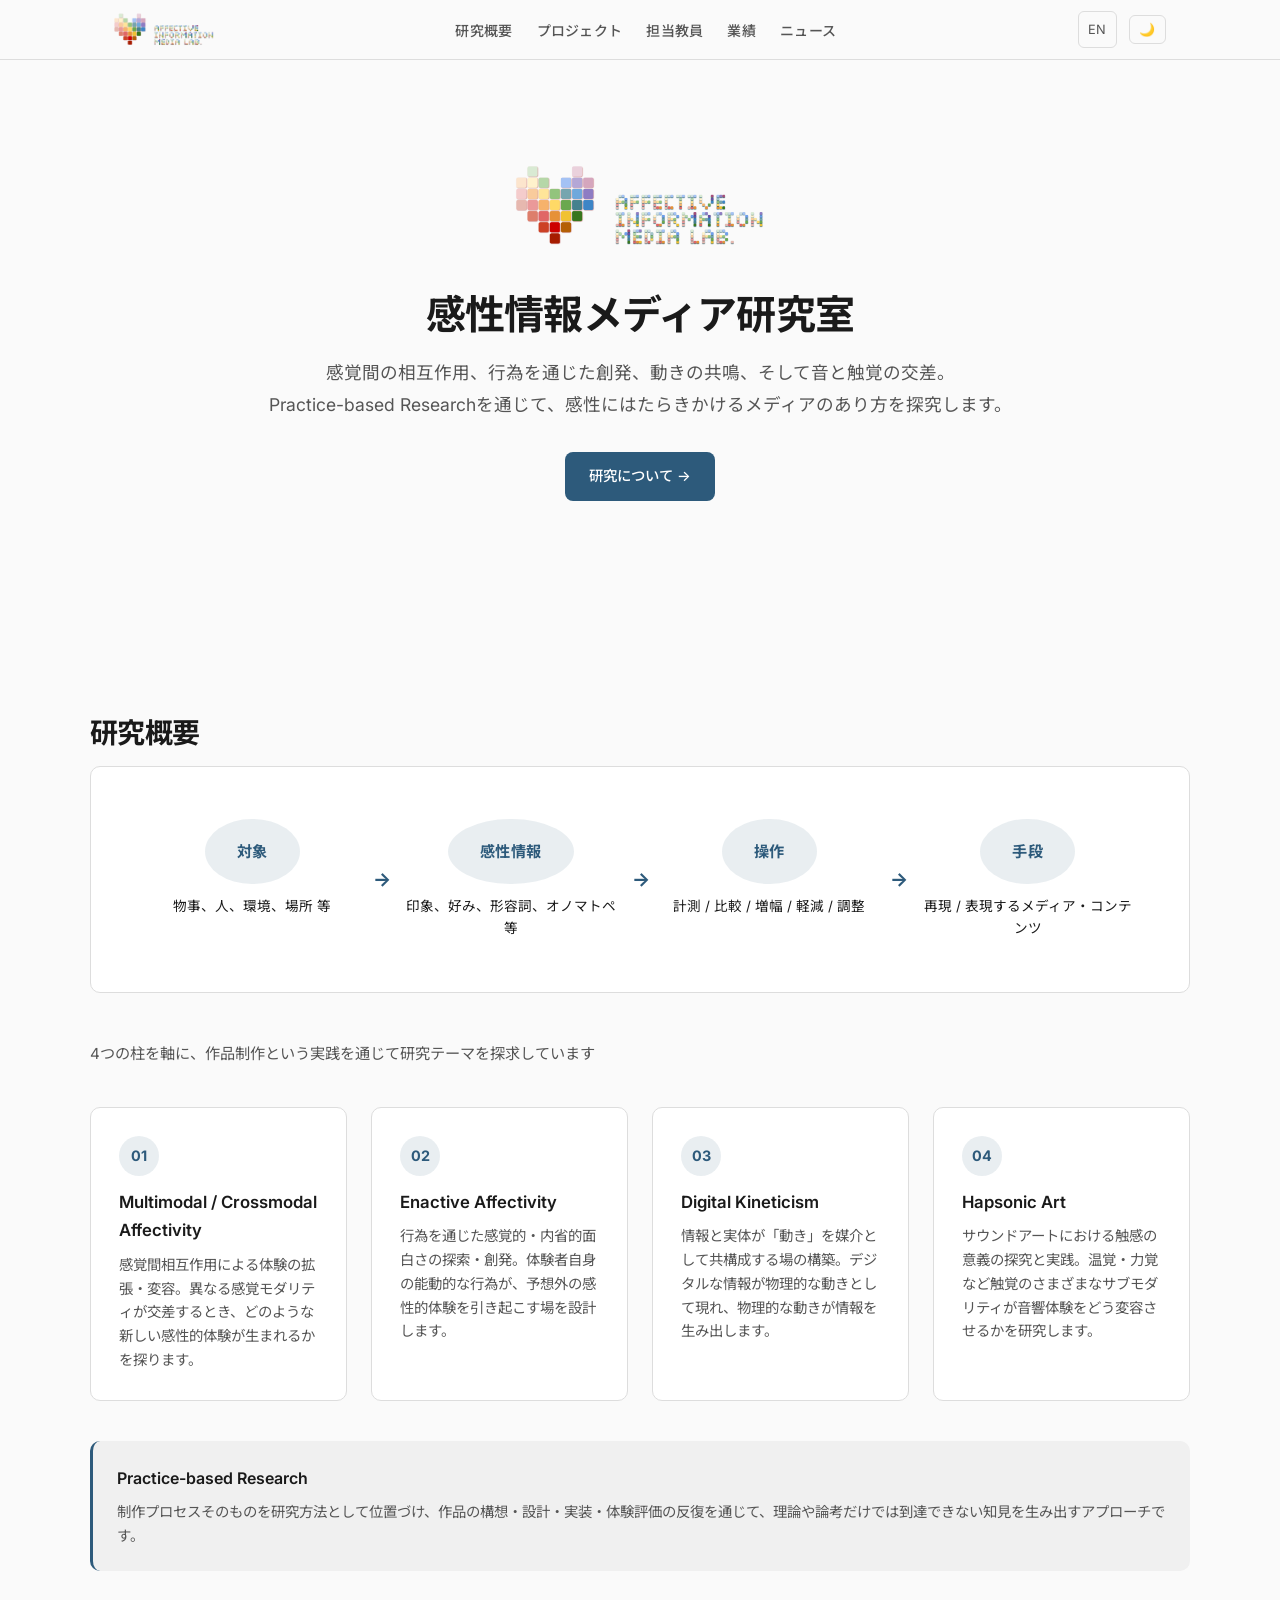
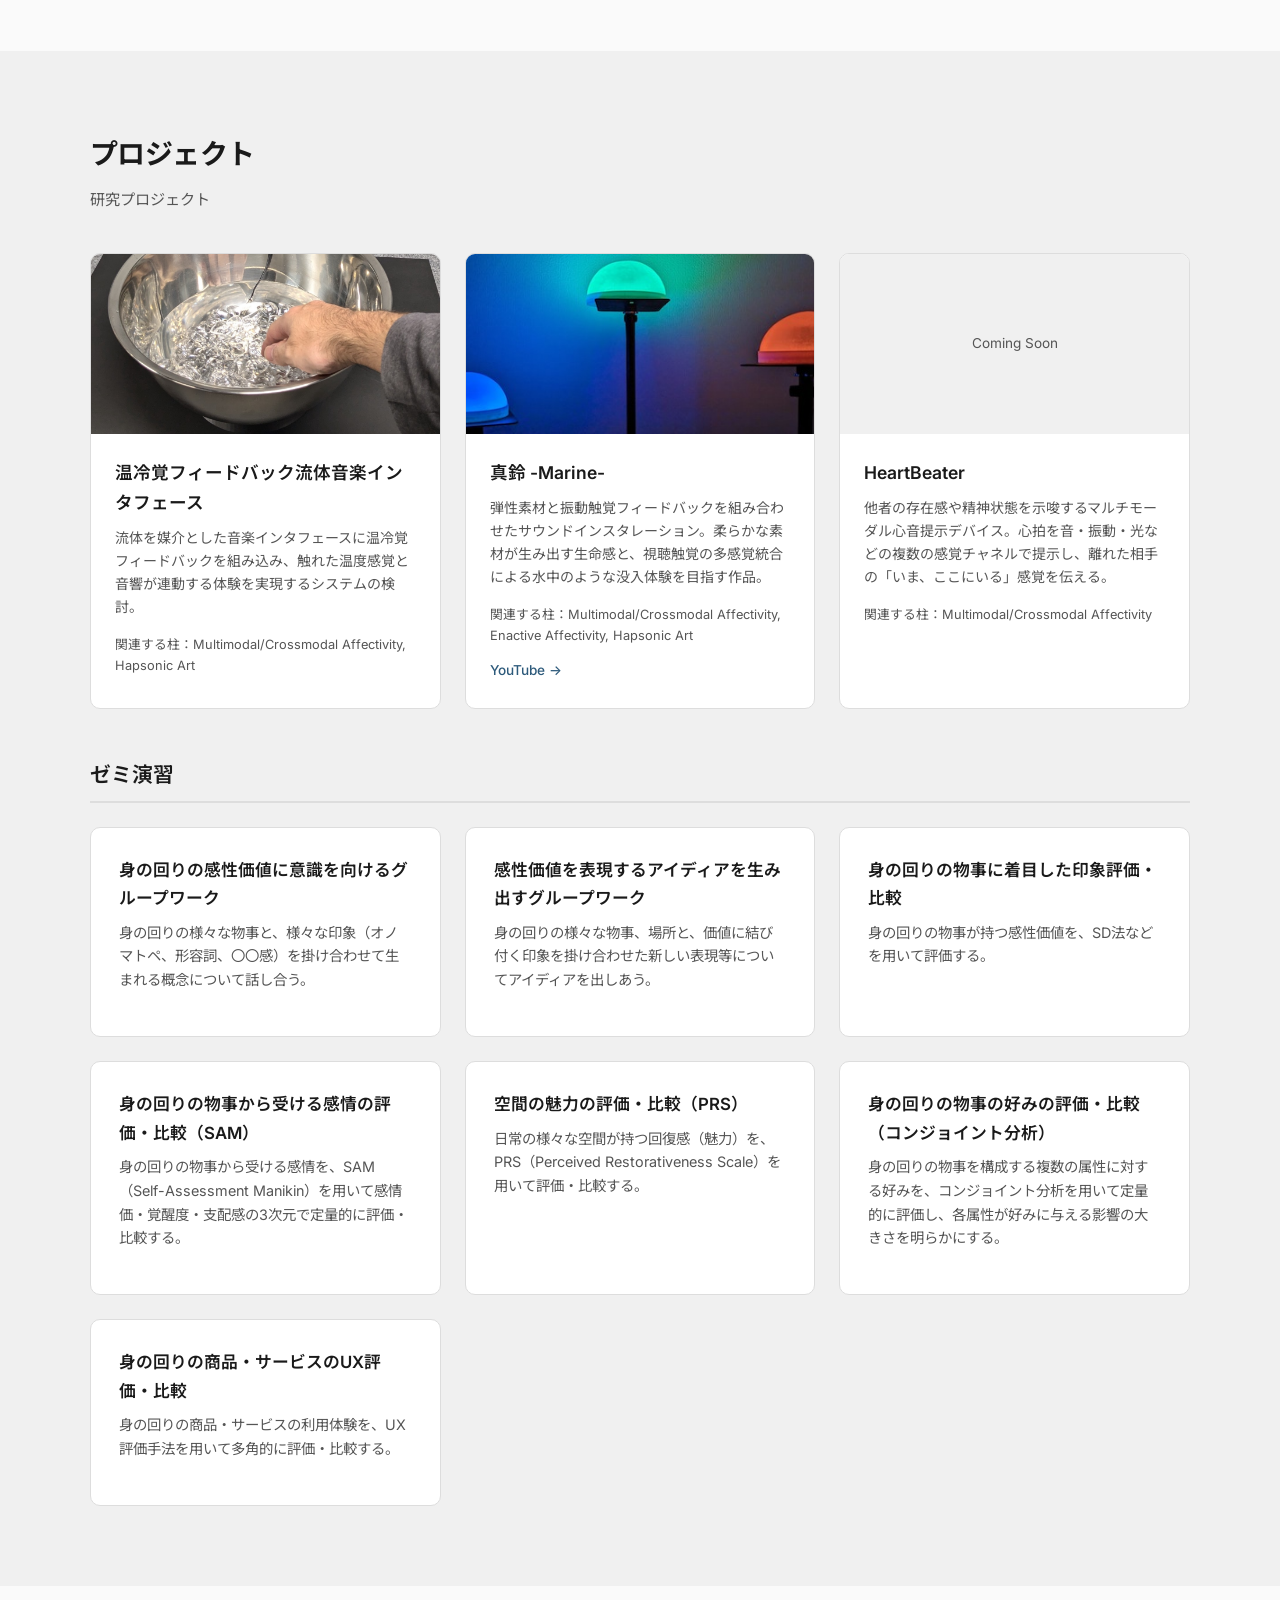
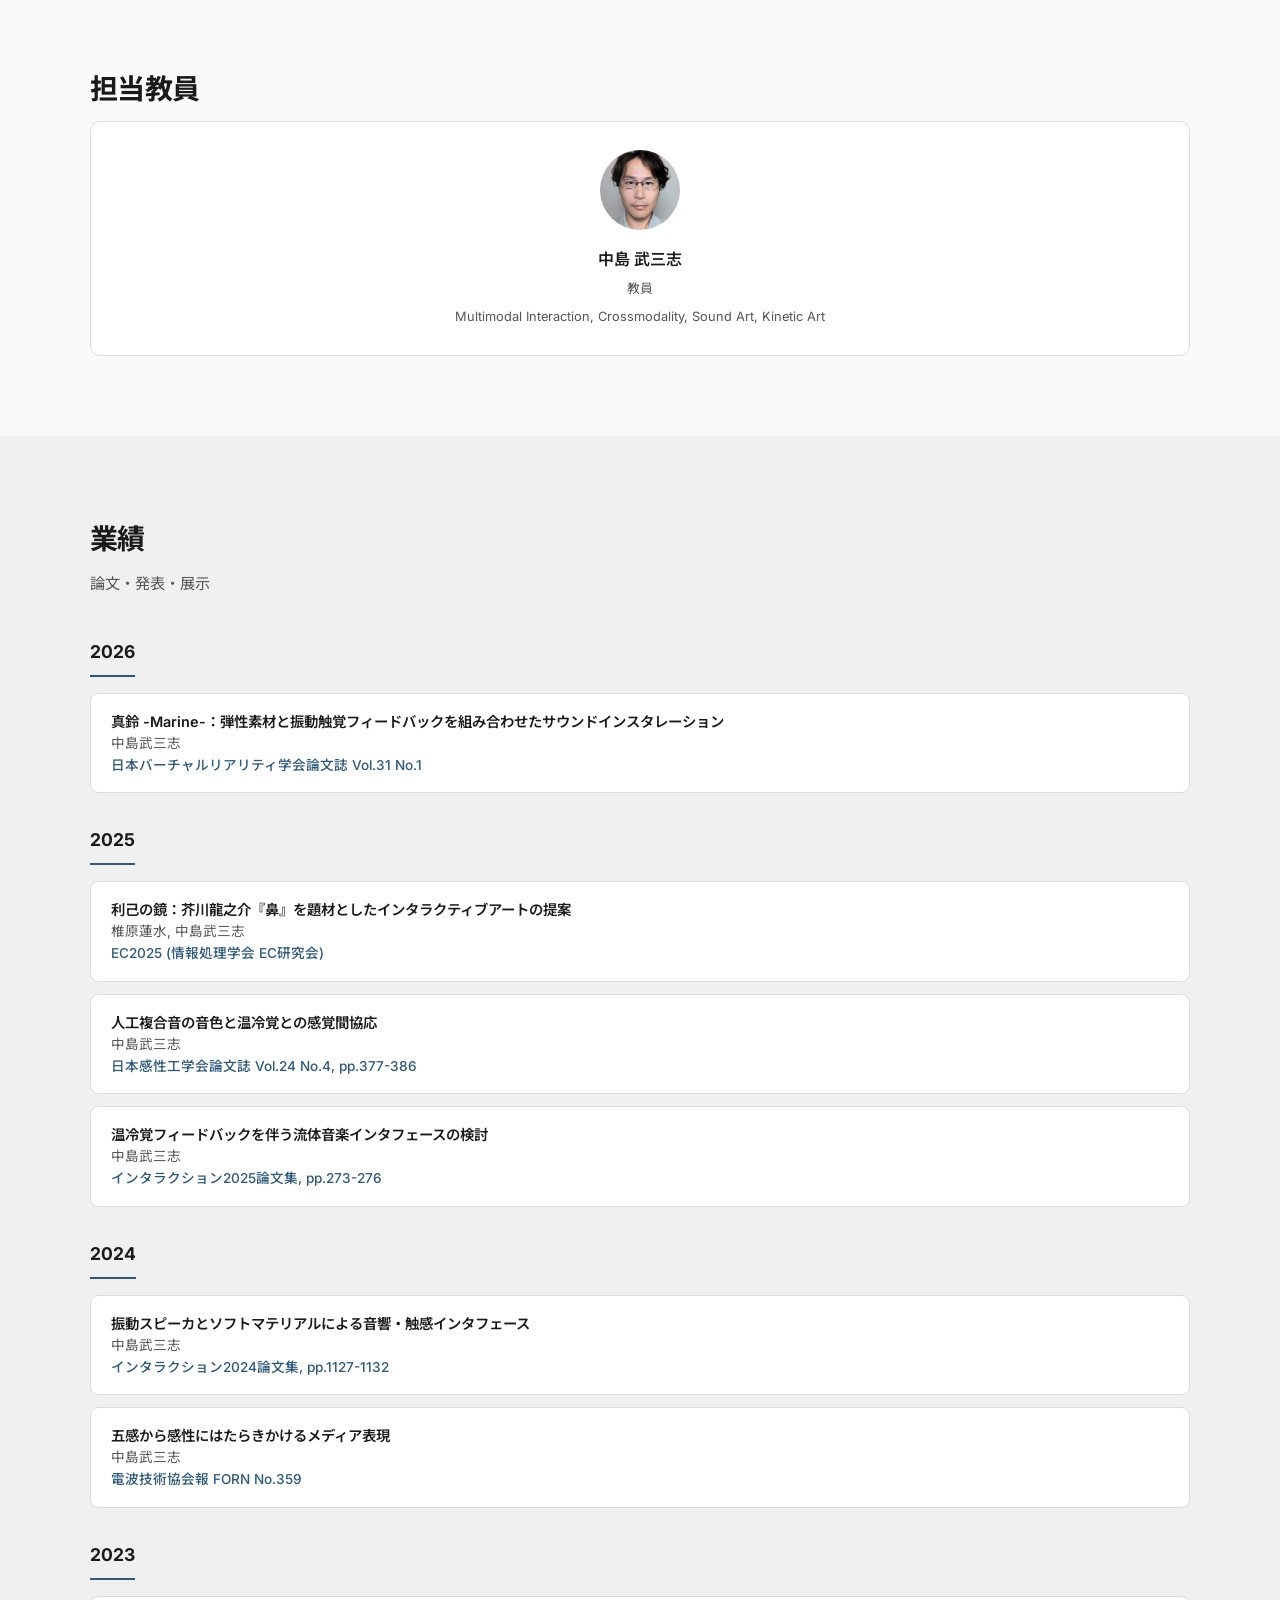
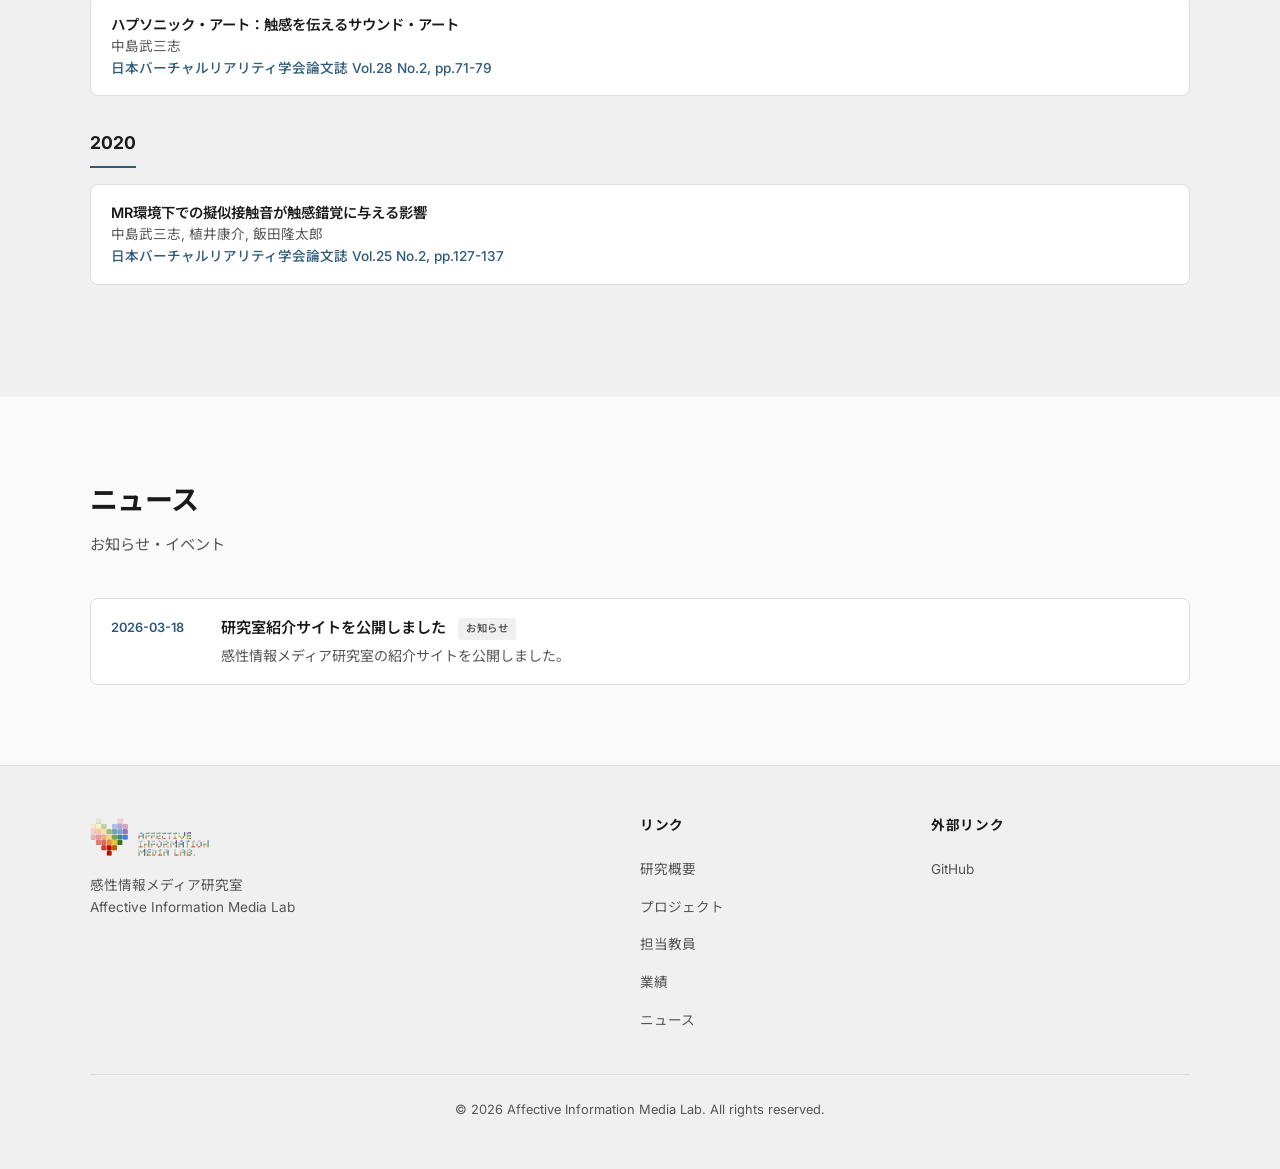
==== index.html @ 71131cc9 "feat: HeartBeaterプロジェクトを追加 マルチモーダル心音提示デバイス。日英両版に追加。  Co-Authored-By: Claude Opus 4.6 (1M context) <n" ====
<!DOCTYPE html>
<html lang="ja" data-theme="light">
<head>
  <meta charset="UTF-8">
  <meta name="viewport" content="width=device-width, initial-scale=1.0">
  <title>感性情報メディア研究室 — Affective Information Media Lab</title>
  <meta name="description" content="感性情報メディア研究室。感覚間相互作用、行為を通じた感性、デジタルキネティシズム、ハプソニックアートの研究を行っています。">
  <link rel="icon" type="image/png" href="assets/favicon.png">
  <link rel="preconnect" href="https://fonts.googleapis.com">
  <link rel="preconnect" href="https://fonts.gstatic.com" crossorigin>
  <link href="https://fonts.googleapis.com/css2?family=Inter:wght@400;500;600;700&family=Noto+Sans+JP:wght@400;500;600;700&display=swap" rel="stylesheet">
  <link rel="stylesheet" href="css/style.css">
</head>
<body>

  <!-- Navigation -->
  <nav class="site-nav" id="site-nav">
    <div class="nav-inner">
      <a href="#hero">
        <img src="assets/img/logo_light.png" alt="Lab Logo" class="nav-logo" id="nav-logo">
      </a>
      <ul class="nav-links" id="nav-links">
        <li><a href="#about">研究概要</a></li>
        <li><a href="#projects">プロジェクト</a></li>
        <li><a href="#members">担当教員</a></li>
        <li><a href="#publications">業績</a></li>
        <li><a href="#news">ニュース</a></li>
      </ul>
      <div class="nav-controls">
        <a href="en/" class="btn-icon" title="English">EN</a>
        <button class="btn-icon" id="theme-toggle" title="テーマ切替" aria-label="ダークモード切替">
          <span id="theme-icon">🌙</span>
        </button>
        <button class="hamburger" id="hamburger" aria-label="メニュー">
          <span></span><span></span><span></span>
        </button>
      </div>
    </div>
  </nav>

  <!-- Hero -->
  <section class="hero" id="hero">
    <div class="hero-content fade-in">
      <img src="assets/img/logo_light.png" alt="感性情報メディア研究室" class="hero-logo" id="hero-logo">
      <h1>感性情報メディア研究室</h1>
      <p>感覚間の相互作用、行為を通じた創発、動きの共鳴、そして音と触覚の交差。<br>Practice-based Researchを通じて、感性にはたらきかけるメディアのあり方を探究します。</p>
      <a href="#about" class="hero-cta">研究について →</a>
    </div>
  </section>

  <!-- About -->
  <section class="section" id="about">
    <div class="section-inner fade-in">
      <h2 class="section-title">研究概要</h2>

      <div class="research-agenda">
        <div class="agenda-flow">
          <div class="agenda-step">
            <div class="agenda-step-label">対象</div>
            <div class="agenda-step-content">物事、人、環境、場所 等</div>
          </div>
          <div class="agenda-step">
            <div class="agenda-step-label">感性情報</div>
            <div class="agenda-step-content">印象、好み、形容詞、オノマトペ 等</div>
          </div>
          <div class="agenda-step">
            <div class="agenda-step-label">操作</div>
            <div class="agenda-step-content">計測 / 比較 / 増幅 / 軽減 / 調整</div>
          </div>
          <div class="agenda-step">
            <div class="agenda-step-label">手段</div>
            <div class="agenda-step-content">再現 / 表現するメディア・コンテンツ</div>
          </div>
        </div>
      </div>

      <p class="section-subtitle">4つの柱を軸に、作品制作という実践を通じて研究テーマを探求しています</p>

      <div class="pillars-grid">
        <div class="pillar-card">
          <span class="pillar-number">01</span>
          <h3>Multimodal / Crossmodal Affectivity</h3>
          <p>感覚間相互作用による体験の拡張・変容。異なる感覚モダリティが交差するとき、どのような新しい感性的体験が生まれるかを探ります。</p>
        </div>
        <div class="pillar-card">
          <span class="pillar-number">02</span>
          <h3>Enactive Affectivity</h3>
          <p>行為を通じた感覚的・内省的面白さの探索・創発。体験者自身の能動的な行為が、予想外の感性的体験を引き起こす場を設計します。</p>
        </div>
        <div class="pillar-card">
          <span class="pillar-number">03</span>
          <h3>Digital Kineticism</h3>
          <p>情報と実体が「動き」を媒介として共構成する場の構築。デジタルな情報が物理的な動きとして現れ、物理的な動きが情報を生み出します。</p>
        </div>
        <div class="pillar-card">
          <span class="pillar-number">04</span>
          <h3>Hapsonic Art</h3>
          <p>サウンドアートにおける触感の意義の探究と実践。温覚・力覚など触覚のさまざまなサブモダリティが音響体験をどう変容させるかを研究します。</p>
        </div>
      </div>

      <div class="approach-block">
        <h3>Practice-based Research</h3>
        <p>制作プロセスそのものを研究方法として位置づけ、作品の構想・設計・実装・体験評価の反復を通じて、理論や論考だけでは到達できない知見を生み出すアプローチです。</p>
      </div>
    </div>
  </section>

  <!-- Projects -->
  <section class="section" id="projects" style="background: var(--color-bg-alt);">
    <div class="section-inner fade-in">
      <h2 class="section-title">プロジェクト</h2>
      <p class="section-subtitle">研究プロジェクト</p>

      <div class="projects-grid">
        <div class="project-card">
          <div class="project-thumb">
            <img src="assets/img/fluid-interface.jpg" alt="温冷覚フィードバック流体音楽インタフェース" style="width:100%;height:100%;object-fit:cover;">
          </div>
          <div class="project-body">
            <h3>温冷覚フィードバック流体音楽インタフェース</h3>
            <p>流体を媒介とした音楽インタフェースに温冷覚フィードバックを組み込み、触れた温度感覚と音響が連動する体験を実現するシステムの検討。</p>
            <p style="font-size: 0.8rem; color: var(--color-text-secondary); margin-bottom: 0.5rem;">
              関連する柱：Multimodal/Crossmodal Affectivity, Hapsonic Art
            </p>
          </div>
        </div>

        <div class="project-card">
          <div class="project-thumb">
            <img src="assets/img/marine.jpg" alt="真鈴 -Marine-" style="width:100%;height:100%;object-fit:cover;">
          </div>
          <div class="project-body">
            <h3>真鈴 -Marine-</h3>
            <p>弾性素材と振動触覚フィードバックを組み合わせたサウンドインスタレーション。柔らかな素材が生み出す生命感と、視聴触覚の多感覚統合による水中のような没入体験を目指す作品。</p>
            <p style="font-size: 0.8rem; color: var(--color-text-secondary); margin-bottom: 0.5rem;">
              関連する柱：Multimodal/Crossmodal Affectivity, Enactive Affectivity, Hapsonic Art
            </p>
            <a href="https://youtu.be/U345iavhEII" class="project-link" target="_blank" rel="noopener">YouTube →</a>
          </div>
        </div>

        <div class="project-card">
          <div class="project-thumb">
            <span>Coming Soon</span>
          </div>
          <div class="project-body">
            <h3>HeartBeater</h3>
            <p>他者の存在感や精神状態を示唆するマルチモーダル心音提示デバイス。心拍を音・振動・光などの複数の感覚チャネルで提示し、離れた相手の「いま、ここにいる」感覚を伝える。</p>
            <p style="font-size: 0.8rem; color: var(--color-text-secondary); margin-bottom: 0.5rem;">
              関連する柱：Multimodal/Crossmodal Affectivity
            </p>
          </div>
        </div>
      </div>

      <h3 class="subsection-title">ゼミ演習</h3>

      <div class="projects-grid">
        <div class="workshop-card">
          <h3>身の回りの感性価値に意識を向けるグループワーク</h3>
          <p class="workshop-overview">身の回りの様々な物事と、様々な印象（オノマトペ、形容詞、〇〇感）を掛け合わせて生まれる概念について話し合う。</p>
        </div>

        <div class="workshop-card">
          <h3>感性価値を表現するアイディアを生み出すグループワーク</h3>
          <p class="workshop-overview">身の回りの様々な物事、場所と、価値に結び付く印象を掛け合わせた新しい表現等についてアイディアを出しあう。</p>
        </div>

        <div class="workshop-card">
          <h3>身の回りの物事に着目した印象評価・比較</h3>
          <p class="workshop-overview">身の回りの物事が持つ感性価値を、SD法などを用いて評価する。</p>
        </div>

        <div class="workshop-card">
          <h3>身の回りの物事から受ける感情の評価・比較（SAM）</h3>
          <p class="workshop-overview">身の回りの物事から受ける感情を、SAM（Self-Assessment Manikin）を用いて感情価・覚醒度・支配感の3次元で定量的に評価・比較する。</p>
        </div>

        <div class="workshop-card">
          <h3>空間の魅力の評価・比較（PRS）</h3>
          <p class="workshop-overview">日常の様々な空間が持つ回復感（魅力）を、PRS（Perceived Restorativeness Scale）を用いて評価・比較する。</p>
        </div>

        <div class="workshop-card">
          <h3>身の回りの物事の好みの評価・比較（コンジョイント分析）</h3>
          <p class="workshop-overview">身の回りの物事を構成する複数の属性に対する好みを、コンジョイント分析を用いて定量的に評価し、各属性が好みに与える影響の大きさを明らかにする。</p>
        </div>

        <div class="workshop-card">
          <h3>身の回りの商品・サービスのUX評価・比較</h3>
          <p class="workshop-overview">身の回りの商品・サービスの利用体験を、UX評価手法を用いて多角的に評価・比較する。</p>
        </div>
      </div>
    </div>
  </section>

  <!-- Members -->
  <section class="section" id="members">
    <div class="section-inner fade-in">
      <h2 class="section-title">担当教員</h2>

      <div class="members-grid">
        <div class="member-card">
          <div class="member-avatar"><img src="assets/img/nakajima.jpg" alt="中島 武三志"></div>
          <h3>中島 武三志</h3>
          <p class="member-role">教員</p>
          <p class="member-interests">Multimodal Interaction, Crossmodality, Sound Art, Kinetic Art</p>
        </div>

      </div>
    </div>
  </section>

  <!-- Publications -->
  <section class="section" id="publications" style="background: var(--color-bg-alt);">
    <div class="section-inner fade-in">
      <h2 class="section-title">業績</h2>
      <p class="section-subtitle">論文・発表・展示</p>
      <div id="publications-container">
        <div class="empty-state">読み込み中...</div>
      </div>
    </div>
  </section>

  <!-- News -->
  <section class="section" id="news">
    <div class="section-inner fade-in">
      <h2 class="section-title">ニュース</h2>
      <p class="section-subtitle">お知らせ・イベント</p>
      <div id="news-container">
        <div class="empty-state">読み込み中...</div>
      </div>
    </div>
  </section>

  <!-- Footer -->
  <footer class="site-footer">
    <div class="footer-inner">
      <div class="footer-about">
        <img src="assets/img/logo_light.png" alt="Lab Logo" style="height: 48px;" id="footer-logo">
        <p>感性情報メディア研究室<br>Affective Information Media Lab</p>
      </div>
      <div>
        <h4 class="footer-heading">リンク</h4>
        <ul class="footer-links">
          <li><a href="#about">研究概要</a></li>
          <li><a href="#projects">プロジェクト</a></li>
          <li><a href="#members">担当教員</a></li>
          <li><a href="#publications">業績</a></li>
          <li><a href="#news">ニュース</a></li>
        </ul>
      </div>
      <div>
        <h4 class="footer-heading">外部リンク</h4>
        <ul class="footer-links">
          <li><a href="https://github.com/634nakajima" target="_blank" rel="noopener">GitHub</a></li>
        </ul>
      </div>
    </div>
    <div class="footer-bottom">
      <p>&copy; 2026 Affective Information Media Lab. All rights reserved.</p>
    </div>
  </footer>

  <script src="js/main.js"></script>
</body>
</html>
---- css/style.css ----
/* ========================================
   Affective Information Media Lab — Site Styles
   ======================================== */

/* --- CSS Custom Properties --- */
:root {
  --color-bg: #fafafa;
  --color-bg-alt: #f0f0f0;
  --color-text: #1a1a1a;
  --color-text-secondary: #555;
  --color-accent: #2d5a7b;
  --color-accent-light: #3a7ca5;
  --color-border: #ddd;
  --color-card-bg: #fff;
  --color-card-shadow: rgba(0, 0, 0, 0.06);
  --color-hero-overlay: rgba(255, 255, 255, 0.85);
  --font-heading: 'Inter', 'Noto Sans JP', sans-serif;
  --font-body: 'Inter', 'Noto Sans JP', sans-serif;
  --max-width: 1100px;
  --nav-height: 60px;
  --section-padding: 5rem 1.5rem;
  --transition: 0.3s ease;
}

[data-theme="dark"] {
  --color-bg: #111;
  --color-bg-alt: #1a1a1a;
  --color-text: #e8e8e8;
  --color-text-secondary: #aaa;
  --color-accent: #5a9ec5;
  --color-accent-light: #7ab8db;
  --color-border: #333;
  --color-card-bg: #1e1e1e;
  --color-card-shadow: rgba(0, 0, 0, 0.3);
  --color-hero-overlay: rgba(17, 17, 17, 0.85);
}

/* --- Reset & Base --- */
*, *::before, *::after {
  margin: 0;
  padding: 0;
  box-sizing: border-box;
}

html {
  scroll-behavior: smooth;
  scroll-padding-top: var(--nav-height);
}

body {
  font-family: var(--font-body);
  font-size: 1.1rem;
  color: var(--color-text);
  background: var(--color-bg);
  line-height: 1.7;
  -webkit-font-smoothing: antialiased;
}

a {
  color: var(--color-accent);
  text-decoration: none;
  transition: color var(--transition);
}

a:hover {
  color: var(--color-accent-light);
}

img {
  max-width: 100%;
  height: auto;
  display: block;
}

/* --- Navigation --- */
.site-nav {
  position: fixed;
  top: 0;
  left: 0;
  right: 0;
  height: var(--nav-height);
  background: var(--color-bg);
  border-bottom: 1px solid var(--color-border);
  z-index: 1000;
  transition: background var(--transition), box-shadow var(--transition);
}

.site-nav.scrolled {
  box-shadow: 0 2px 12px var(--color-card-shadow);
}

.nav-inner {
  max-width: var(--max-width);
  margin: 0 auto;
  height: 100%;
  display: flex;
  align-items: center;
  justify-content: space-between;
  padding: 0 1.5rem;
}

.nav-logo {
  height: 40px;
  width: auto;
}

.nav-links {
  display: flex;
  align-items: center;
  gap: 1.5rem;
  list-style: none;
}

.nav-links a {
  color: var(--color-text-secondary);
  font-size: 0.875rem;
  font-weight: 500;
  letter-spacing: 0.02em;
  padding: 0.25rem 0;
  border-bottom: 2px solid transparent;
  transition: color var(--transition), border-color var(--transition);
}

.nav-links a:hover,
.nav-links a.active {
  color: var(--color-text);
  border-bottom-color: var(--color-accent);
}

.nav-controls {
  display: flex;
  align-items: center;
  gap: 0.75rem;
}

.btn-icon {
  background: none;
  border: 1px solid var(--color-border);
  border-radius: 6px;
  padding: 0.4rem 0.6rem;
  cursor: pointer;
  color: var(--color-text-secondary);
  font-size: 0.8rem;
  transition: all var(--transition);
}

.btn-icon:hover {
  background: var(--color-bg-alt);
  color: var(--color-text);
}

.hamburger {
  display: none;
  background: none;
  border: none;
  cursor: pointer;
  padding: 0.5rem;
}

.hamburger span {
  display: block;
  width: 22px;
  height: 2px;
  background: var(--color-text);
  margin: 5px 0;
  transition: all var(--transition);
}

/* --- Mobile Nav --- */
@media (max-width: 768px) {
  .nav-links {
    display: none;
    position: absolute;
    top: var(--nav-height);
    left: 0;
    right: 0;
    background: var(--color-bg);
    flex-direction: column;
    padding: 1rem 1.5rem;
    border-bottom: 1px solid var(--color-border);
    gap: 0.5rem;
  }

  .nav-links.open {
    display: flex;
  }

  .nav-links a {
    padding: 0.6rem 0;
    display: block;
  }

  .hamburger {
    display: block;
  }
}

/* --- Section Base --- */
.section {
  padding: var(--section-padding);
}

.section-inner {
  max-width: var(--max-width);
  margin: 0 auto;
}

.section-title {
  font-family: var(--font-heading);
  font-size: 1.75rem;
  font-weight: 700;
  margin-bottom: 0.5rem;
  color: var(--color-text);
  letter-spacing: -0.02em;
}

.section-subtitle {
  color: var(--color-text-secondary);
  font-size: 0.95rem;
  margin-bottom: 2.5rem;
}

.subsection-title {
  font-family: var(--font-heading);
  font-size: 1.3rem;
  font-weight: 600;
  margin-top: 3rem;
  margin-bottom: 1.5rem;
  color: var(--color-text);
  padding-bottom: 0.5rem;
  border-bottom: 2px solid var(--color-border);
}

/* --- Research Agenda --- */
.research-agenda {
  margin-bottom: 3rem;
  padding: 2rem;
  background: var(--color-card-bg);
  border: 1px solid var(--color-border);
  border-radius: 10px;
}

.agenda-flow {
  display: flex;
  align-items: stretch;
  gap: 0;
  flex-wrap: wrap;
  justify-content: center;
}

.agenda-step {
  flex: 1;
  min-width: 160px;
  padding: 1.25rem;
  text-align: center;
  position: relative;
}

.agenda-step:not(:last-child)::after {
  content: '→';
  position: absolute;
  right: -0.6rem;
  top: 50%;
  transform: translateY(-50%);
  font-size: 1.2rem;
  color: var(--color-accent);
  font-weight: 700;
}

.agenda-step-label {
  display: inline-flex;
  align-items: center;
  justify-content: center;
  padding: 1.25rem 2rem;
  font-size: 0.95rem;
  font-weight: 700;
  letter-spacing: 0.03em;
  color: var(--color-accent);
  background: color-mix(in srgb, var(--color-accent) 10%, transparent);
  border-radius: 50%;
  margin-bottom: 0.75rem;
}

.agenda-step-content {
  font-size: 0.85rem;
  color: var(--color-text);
  line-height: 1.6;
}

.agenda-step-content span {
  display: inline;
  color: var(--color-text-secondary);
  font-size: 0.8rem;
}

.agenda-divider {
  display: flex;
  align-items: center;
  justify-content: center;
  color: var(--color-accent);
  font-size: 0.8rem;
  font-weight: 600;
  padding: 0 0.25rem;
  min-width: 30px;
}

@media (max-width: 768px) {
  .agenda-flow {
    flex-direction: column;
    align-items: center;
  }

  .agenda-step:not(:last-child)::after {
    content: '↓';
    right: auto;
    bottom: -0.6rem;
    top: auto;
    left: 50%;
    transform: translateX(-50%);
  }

  .agenda-divider {
    padding: 0.25rem 0;
  }
}

/* --- Fade-in Animation --- */
.fade-in {
  opacity: 0;
  transform: translateY(20px);
  transition: opacity 0.6s ease, transform 0.6s ease;
}

.fade-in.visible {
  opacity: 1;
  transform: translateY(0);
}

/* --- Hero --- */
.hero {
  min-height: 70vh;
  display: flex;
  align-items: center;
  justify-content: center;
  text-align: center;
  padding: calc(var(--nav-height) + 3rem) 1.5rem 5rem;
  background: var(--color-bg);
}

.hero-content {
  max-width: 900px;
}

.hero-logo {
  width: auto;
  height: 100px;
  margin: 0 auto 2rem;
}

.hero h1 {
  font-family: var(--font-heading);
  font-size: clamp(1.75rem, 4vw, 2.5rem);
  font-weight: 700;
  letter-spacing: -0.02em;
  line-height: 1.3;
  margin-bottom: 1rem;
}

.hero p {
  font-size: 1.1rem;
  color: var(--color-text-secondary);
  line-height: 1.8;
  margin-bottom: 2rem;
}

.hero-cta {
  display: inline-flex;
  align-items: center;
  gap: 0.5rem;
  padding: 0.75rem 1.5rem;
  background: var(--color-accent);
  color: #fff;
  border-radius: 8px;
  font-weight: 500;
  font-size: 0.9rem;
  transition: background var(--transition);
}

.hero-cta:hover {
  background: var(--color-accent-light);
  color: #fff;
}

/* --- About / Pillars --- */
.pillars-grid {
  display: grid;
  grid-template-columns: repeat(auto-fit, minmax(240px, 1fr));
  gap: 1.5rem;
  margin-top: 2rem;
}

.pillar-card {
  background: var(--color-card-bg);
  border: 1px solid var(--color-border);
  border-radius: 10px;
  padding: 1.75rem;
  transition: transform var(--transition), box-shadow var(--transition);
}

.pillar-card:hover {
  transform: translateY(-3px);
  box-shadow: 0 8px 24px var(--color-card-shadow);
}

.pillar-number {
  display: inline-flex;
  align-items: center;
  justify-content: center;
  width: 2.5rem;
  height: 2.5rem;
  font-size: 0.9rem;
  font-weight: 700;
  color: var(--color-accent);
  background: color-mix(in srgb, var(--color-accent) 10%, transparent);
  border-radius: 50%;
  margin-bottom: 0.75rem;
}

.pillar-card h3 {
  font-size: 1.05rem;
  font-weight: 600;
  margin-bottom: 0.5rem;
}

.pillar-card p {
  font-size: 0.9rem;
  color: var(--color-text-secondary);
  line-height: 1.65;
}

.approach-block {
  margin-top: 2.5rem;
  padding: 1.5rem;
  background: var(--color-bg-alt);
  border-radius: 10px;
  border-left: 3px solid var(--color-accent);
}

.approach-block h3 {
  font-size: 1rem;
  font-weight: 600;
  margin-bottom: 0.5rem;
}

.approach-block p {
  font-size: 0.9rem;
  color: var(--color-text-secondary);
  line-height: 1.65;
}

/* --- Workshop Card --- */
.workshop-card {
  background: var(--color-card-bg);
  border: 1px solid var(--color-border);
  border-radius: 10px;
  padding: 1.75rem;
  transition: transform var(--transition), box-shadow var(--transition);
}

.workshop-card:hover {
  transform: translateY(-3px);
  box-shadow: 0 8px 24px var(--color-card-shadow);
}

.workshop-card h3 {
  font-size: 1.05rem;
  font-weight: 600;
  margin-bottom: 0.5rem;
}

.workshop-card .workshop-overview {
  font-size: 0.9rem;
  color: var(--color-text-secondary);
  line-height: 1.65;
  margin-bottom: 1rem;
}

.workshop-card .workshop-steps {
  font-size: 0.85rem;
  color: var(--color-text-secondary);
  line-height: 1.7;
  padding-left: 1.25rem;
}

.workshop-card .workshop-steps li {
  margin-bottom: 0.4rem;
}

.workshop-card .workshop-steps ul {
  padding-left: 1.25rem;
  margin: 0.3rem 0;
  list-style: disc;
}

/* --- Projects --- */
.projects-grid {
  display: grid;
  grid-template-columns: repeat(auto-fit, minmax(300px, 1fr));
  gap: 1.5rem;
}

.project-card {
  background: var(--color-card-bg);
  border: 1px solid var(--color-border);
  border-radius: 10px;
  overflow: hidden;
  transition: transform var(--transition), box-shadow var(--transition);
}

.project-card:hover {
  transform: translateY(-3px);
  box-shadow: 0 8px 24px var(--color-card-shadow);
}

.project-thumb {
  height: 180px;
  background: var(--color-bg-alt);
  display: flex;
  align-items: center;
  justify-content: center;
  color: var(--color-text-secondary);
  font-size: 0.85rem;
}

.project-body {
  padding: 1.5rem;
}

.project-tag {
  display: inline-block;
  font-size: 0.7rem;
  font-weight: 600;
  text-transform: uppercase;
  letter-spacing: 0.05em;
  color: var(--color-accent);
  background: color-mix(in srgb, var(--color-accent) 10%, transparent);
  padding: 0.2rem 0.6rem;
  border-radius: 4px;
  margin-bottom: 0.75rem;
}

.project-body h3 {
  font-size: 1.1rem;
  font-weight: 600;
  margin-bottom: 0.5rem;
}

.project-body p {
  font-size: 0.875rem;
  color: var(--color-text-secondary);
  line-height: 1.65;
  margin-bottom: 1rem;
}

.project-link {
  font-size: 0.85rem;
  font-weight: 500;
  display: inline-flex;
  align-items: center;
  gap: 0.3rem;
}

/* --- Members --- */
.members-grid {
  display: grid;
  grid-template-columns: repeat(auto-fit, minmax(200px, 1fr));
  gap: 1.5rem;
}

.member-card {
  background: var(--color-card-bg);
  border: 1px solid var(--color-border);
  border-radius: 10px;
  padding: 1.75rem;
  text-align: center;
  transition: transform var(--transition), box-shadow var(--transition);
}

.member-card:hover {
  transform: translateY(-3px);
  box-shadow: 0 8px 24px var(--color-card-shadow);
}

.member-avatar {
  width: 80px;
  height: 80px;
  border-radius: 50%;
  background: var(--color-bg-alt);
  margin: 0 auto 1rem;
  display: flex;
  align-items: center;
  justify-content: center;
  font-size: 1.5rem;
  color: var(--color-text-secondary);
  overflow: hidden;
}

.member-avatar img {
  width: 100%;
  height: 100%;
  object-fit: cover;
}

.member-card h3 {
  font-size: 1rem;
  font-weight: 600;
  margin-bottom: 0.25rem;
}

.member-role {
  font-size: 0.8rem;
  color: var(--color-text-secondary);
  margin-bottom: 0.5rem;
}

.member-interests {
  font-size: 0.8rem;
  color: var(--color-text-secondary);
  line-height: 1.5;
}

/* --- Publications --- */
.pub-year-group {
  margin-bottom: 2rem;
}

.pub-year {
  font-size: 1.1rem;
  font-weight: 700;
  margin-bottom: 1rem;
  padding-bottom: 0.5rem;
  border-bottom: 2px solid var(--color-accent);
  display: inline-block;
}

.pub-list {
  list-style: none;
  display: flex;
  flex-direction: column;
  gap: 0.75rem;
}

.pub-item {
  padding: 1rem 1.25rem;
  background: var(--color-card-bg);
  border: 1px solid var(--color-border);
  border-radius: 8px;
  font-size: 0.9rem;
  line-height: 1.6;
}

.pub-item .pub-title {
  font-weight: 600;
}

.pub-item .pub-authors {
  color: var(--color-text-secondary);
  font-size: 0.85rem;
}

.pub-item .pub-venue {
  color: var(--color-accent);
  font-size: 0.85rem;
  font-weight: 500;
}

.pub-item .pub-doi {
  font-size: 0.8rem;
}

/* --- News --- */
.news-timeline {
  display: flex;
  flex-direction: column;
  gap: 1rem;
}

.news-item {
  display: flex;
  gap: 1.25rem;
  padding: 1rem 1.25rem;
  background: var(--color-card-bg);
  border: 1px solid var(--color-border);
  border-radius: 8px;
  align-items: flex-start;
}

.news-date {
  font-size: 0.8rem;
  font-weight: 600;
  color: var(--color-accent);
  white-space: nowrap;
  min-width: 90px;
  padding-top: 0.1rem;
}

.news-content h3 {
  font-size: 0.95rem;
  font-weight: 600;
  margin-bottom: 0.25rem;
}

.news-content p {
  font-size: 0.875rem;
  color: var(--color-text-secondary);
  line-height: 1.6;
}

.news-tag {
  display: inline-block;
  font-size: 0.65rem;
  font-weight: 600;
  text-transform: uppercase;
  letter-spacing: 0.05em;
  padding: 0.15rem 0.5rem;
  border-radius: 3px;
  margin-left: 0.5rem;
  vertical-align: middle;
}

.news-tag.event { background: #e8f4e8; color: #2d6a2d; }
.news-tag.paper { background: #e8e8f4; color: #2d2d6a; }
.news-tag.award { background: #f4e8e8; color: #6a2d2d; }
.news-tag.news { background: #f0f0f0; color: #555; }

[data-theme="dark"] .news-tag.event { background: #1a3a1a; color: #7ac57a; }
[data-theme="dark"] .news-tag.paper { background: #1a1a3a; color: #7a7ac5; }
[data-theme="dark"] .news-tag.award { background: #3a1a1a; color: #c57a7a; }
[data-theme="dark"] .news-tag.news { background: #2a2a2a; color: #aaa; }

/* --- Footer --- */
.site-footer {
  background: var(--color-bg-alt);
  border-top: 1px solid var(--color-border);
  padding: 3rem 1.5rem;
}

.footer-inner {
  max-width: var(--max-width);
  margin: 0 auto;
  display: grid;
  grid-template-columns: 2fr 1fr 1fr;
  gap: 2rem;
}

.footer-about p {
  font-size: 0.85rem;
  color: var(--color-text-secondary);
  line-height: 1.65;
  margin-top: 0.75rem;
}

.footer-heading {
  font-size: 0.85rem;
  font-weight: 700;
  text-transform: uppercase;
  letter-spacing: 0.05em;
  margin-bottom: 1rem;
  color: var(--color-text);
}

.footer-links {
  list-style: none;
}

.footer-links li {
  margin-bottom: 0.5rem;
}

.footer-links a {
  font-size: 0.85rem;
  color: var(--color-text-secondary);
}

.footer-links a:hover {
  color: var(--color-accent);
}

.footer-bottom {
  max-width: var(--max-width);
  margin: 2rem auto 0;
  padding-top: 1.5rem;
  border-top: 1px solid var(--color-border);
  text-align: center;
  font-size: 0.8rem;
  color: var(--color-text-secondary);
}

@media (max-width: 768px) {
  .footer-inner {
    grid-template-columns: 1fr;
    gap: 1.5rem;
  }

  .news-item {
    flex-direction: column;
    gap: 0.5rem;
  }

  .news-date {
    min-width: auto;
  }
}

/* --- Utility --- */
.sr-only {
  position: absolute;
  width: 1px;
  height: 1px;
  padding: 0;
  margin: -1px;
  overflow: hidden;
  clip: rect(0, 0, 0, 0);
  white-space: nowrap;
  border: 0;
}

.empty-state {
  text-align: center;
  padding: 3rem 1rem;
  color: var(--color-text-secondary);
  font-size: 0.9rem;
}
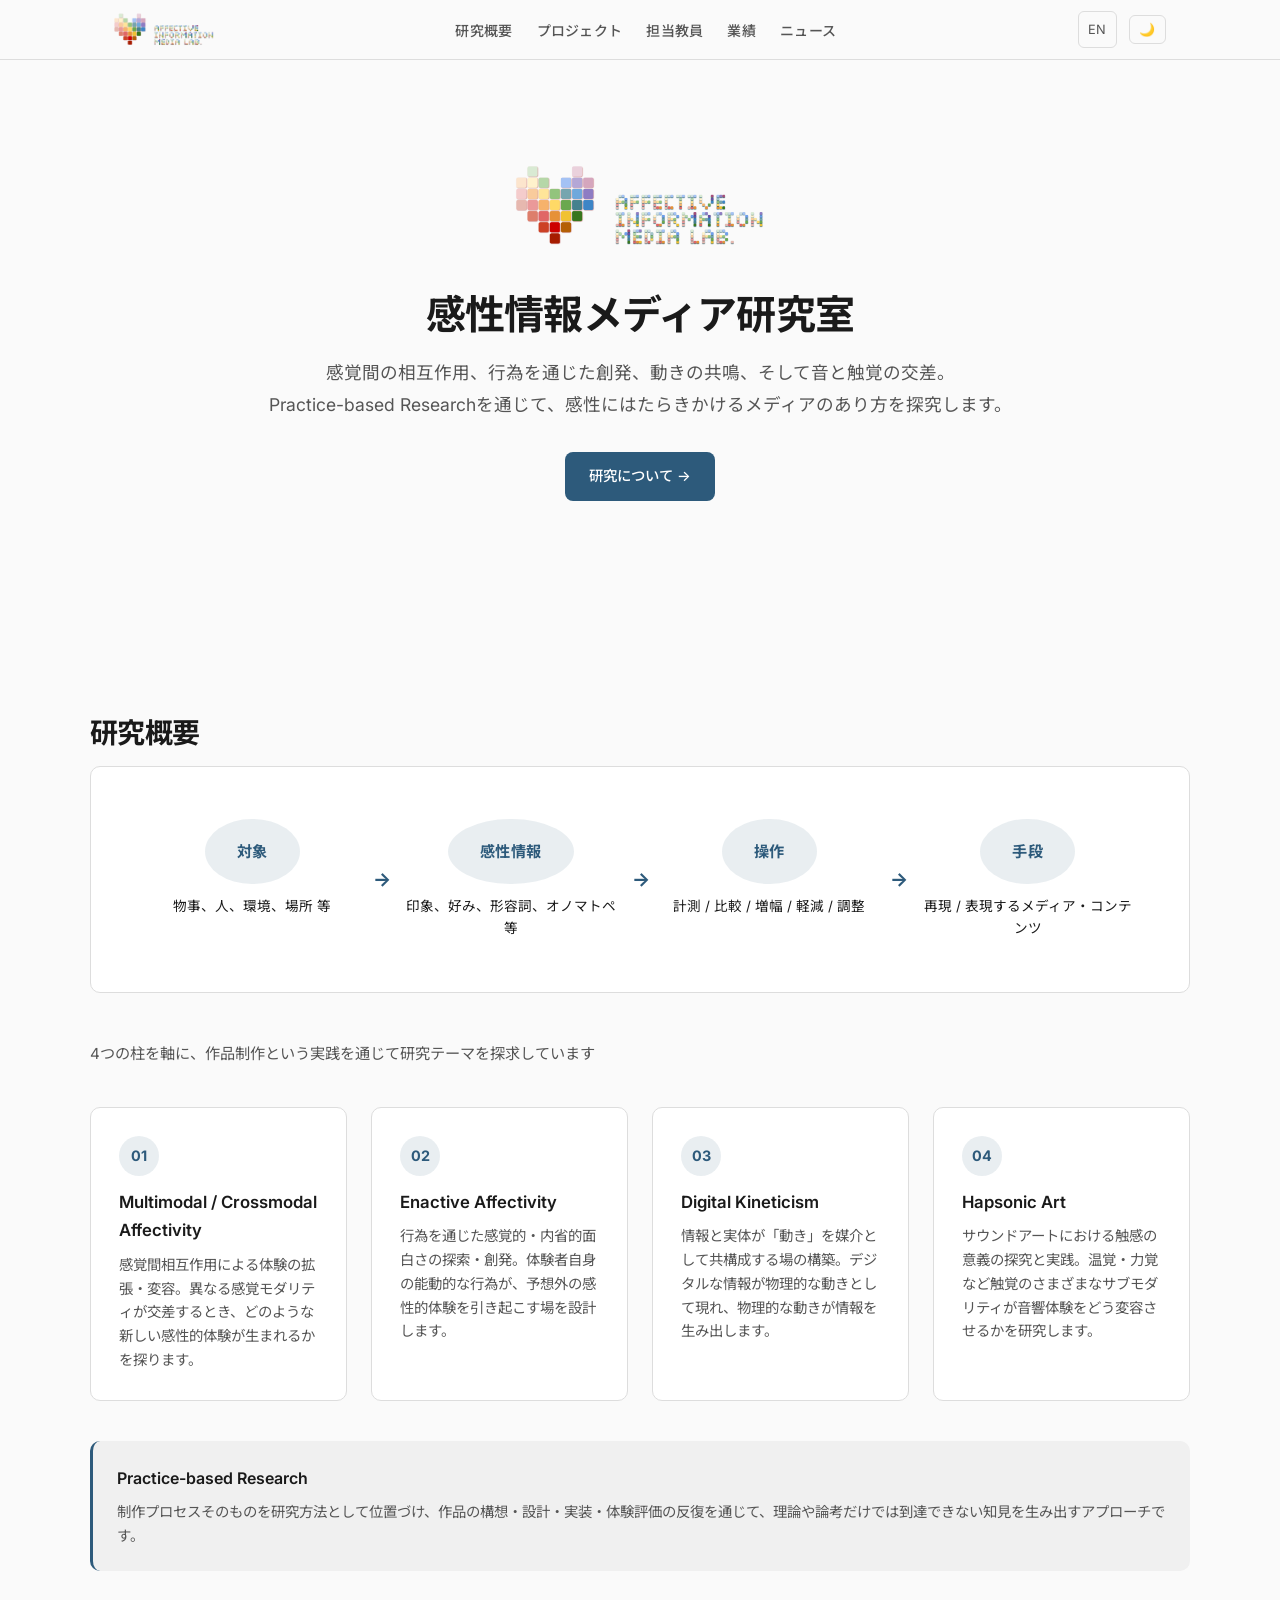
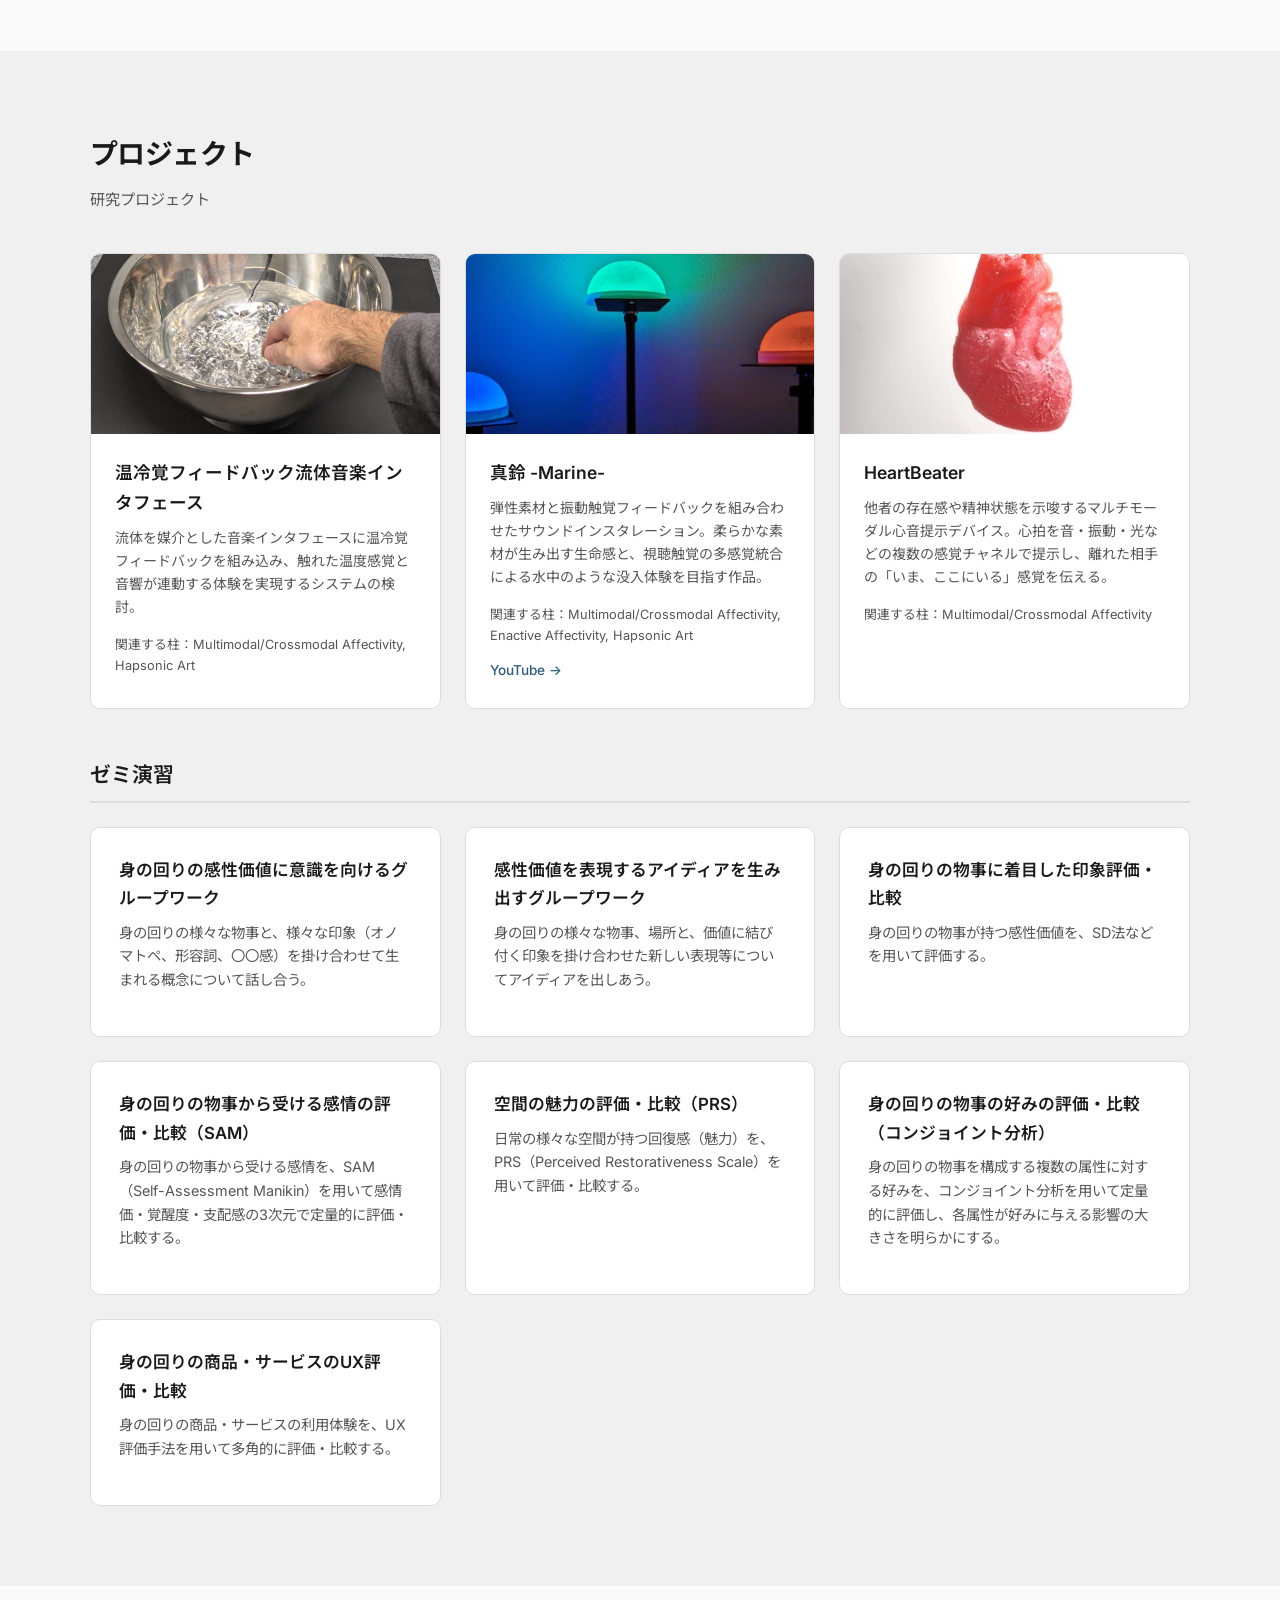
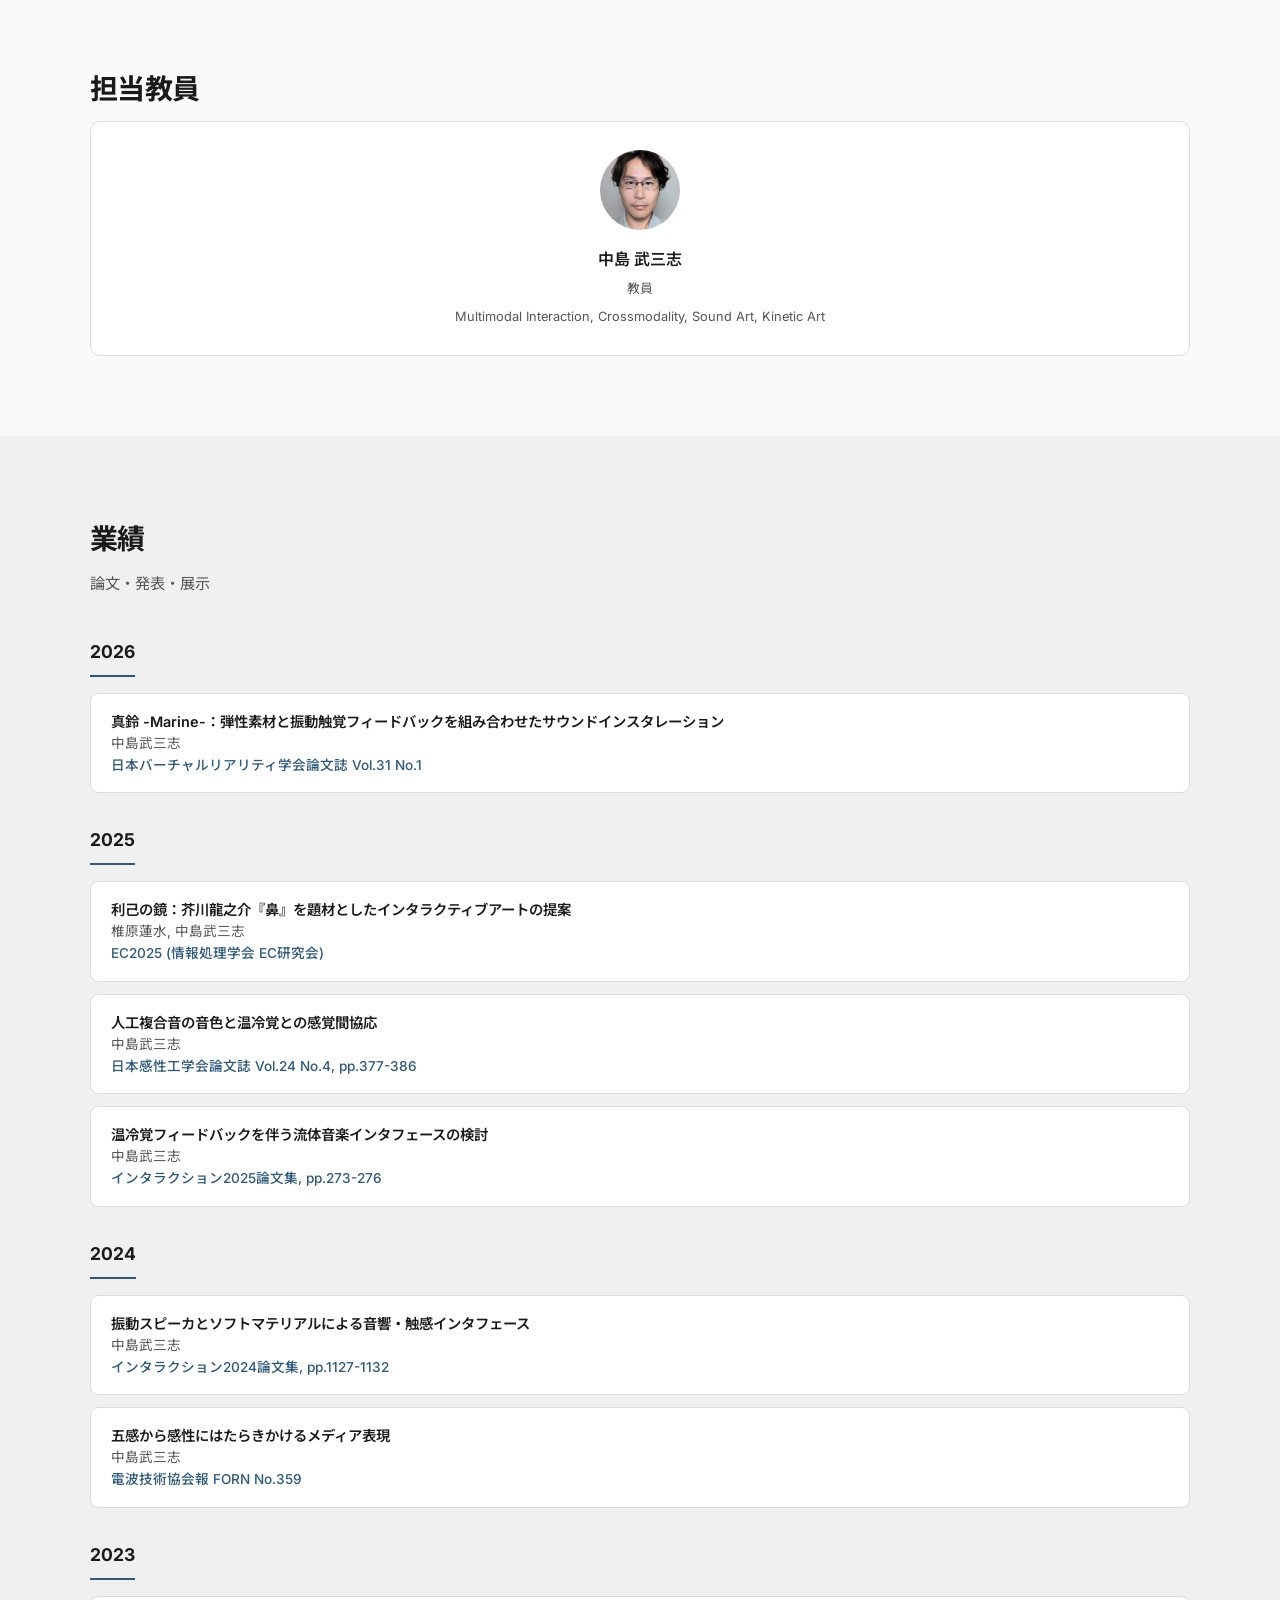
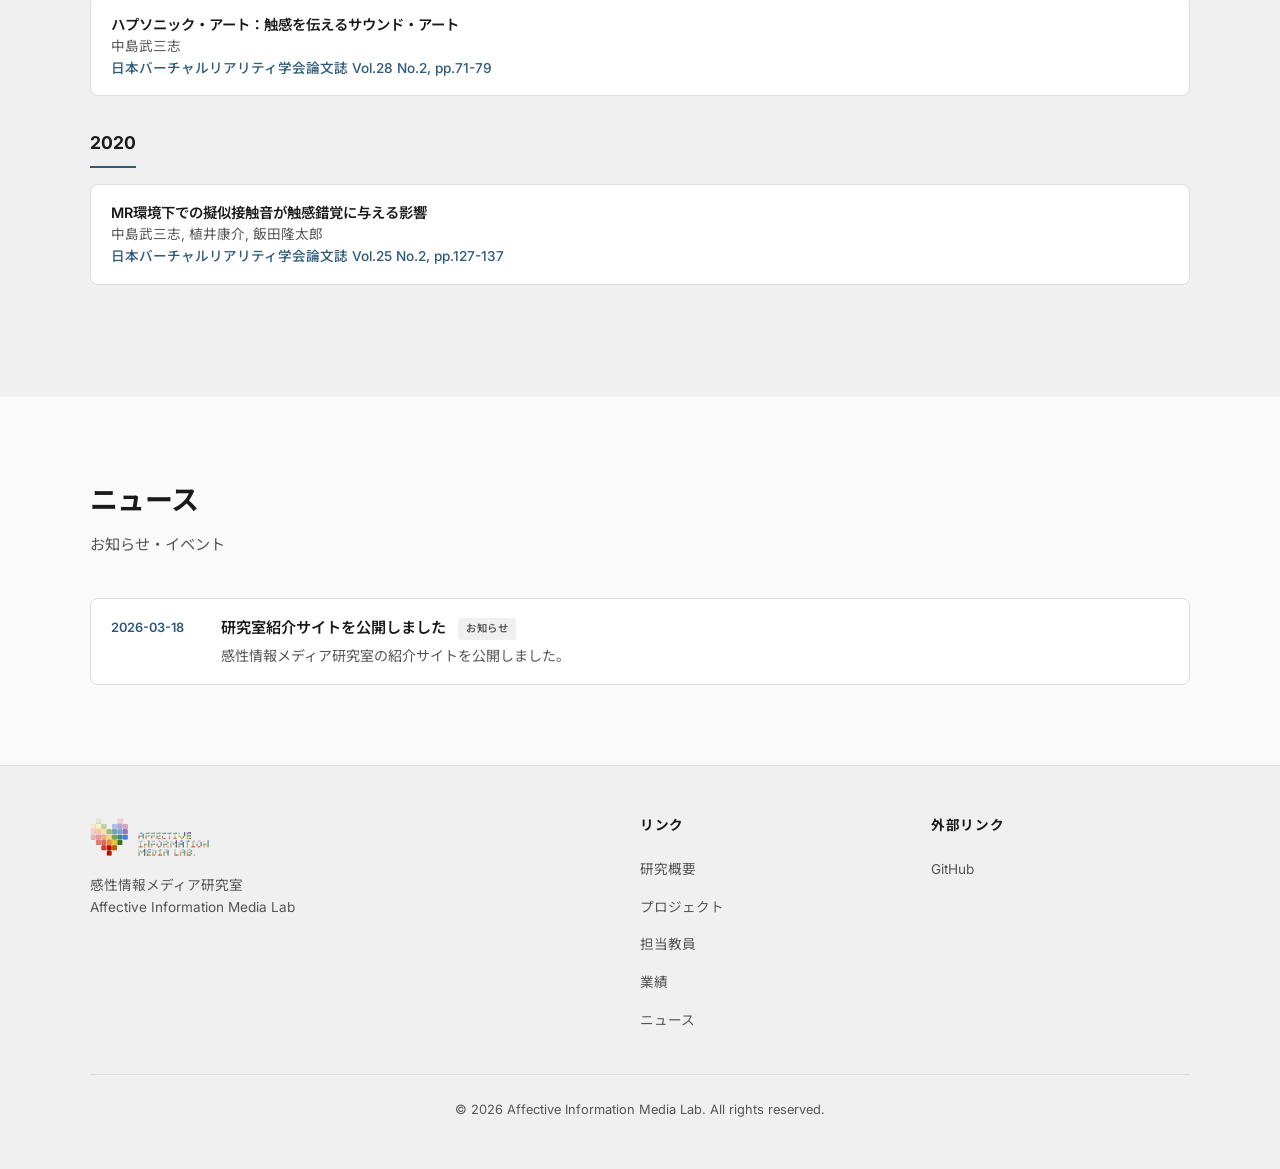
==== commit 3ec58869: "update: HeartBeaterのサムネイル画像を追加 Co-Authored-By: Claude Opus 4.6 (1M context) <noreply@anthropic.com>" ====
--- a/index.html
+++ b/index.html
@@ -142,7 +142,7 @@
 
         <div class="project-card">
           <div class="project-thumb">
-            <span>Coming Soon</span>
+            <img src="assets/img/heartbeater.jpg" alt="HeartBeater" style="width:100%;height:100%;object-fit:cover;">
           </div>
           <div class="project-body">
             <h3>HeartBeater</h3>
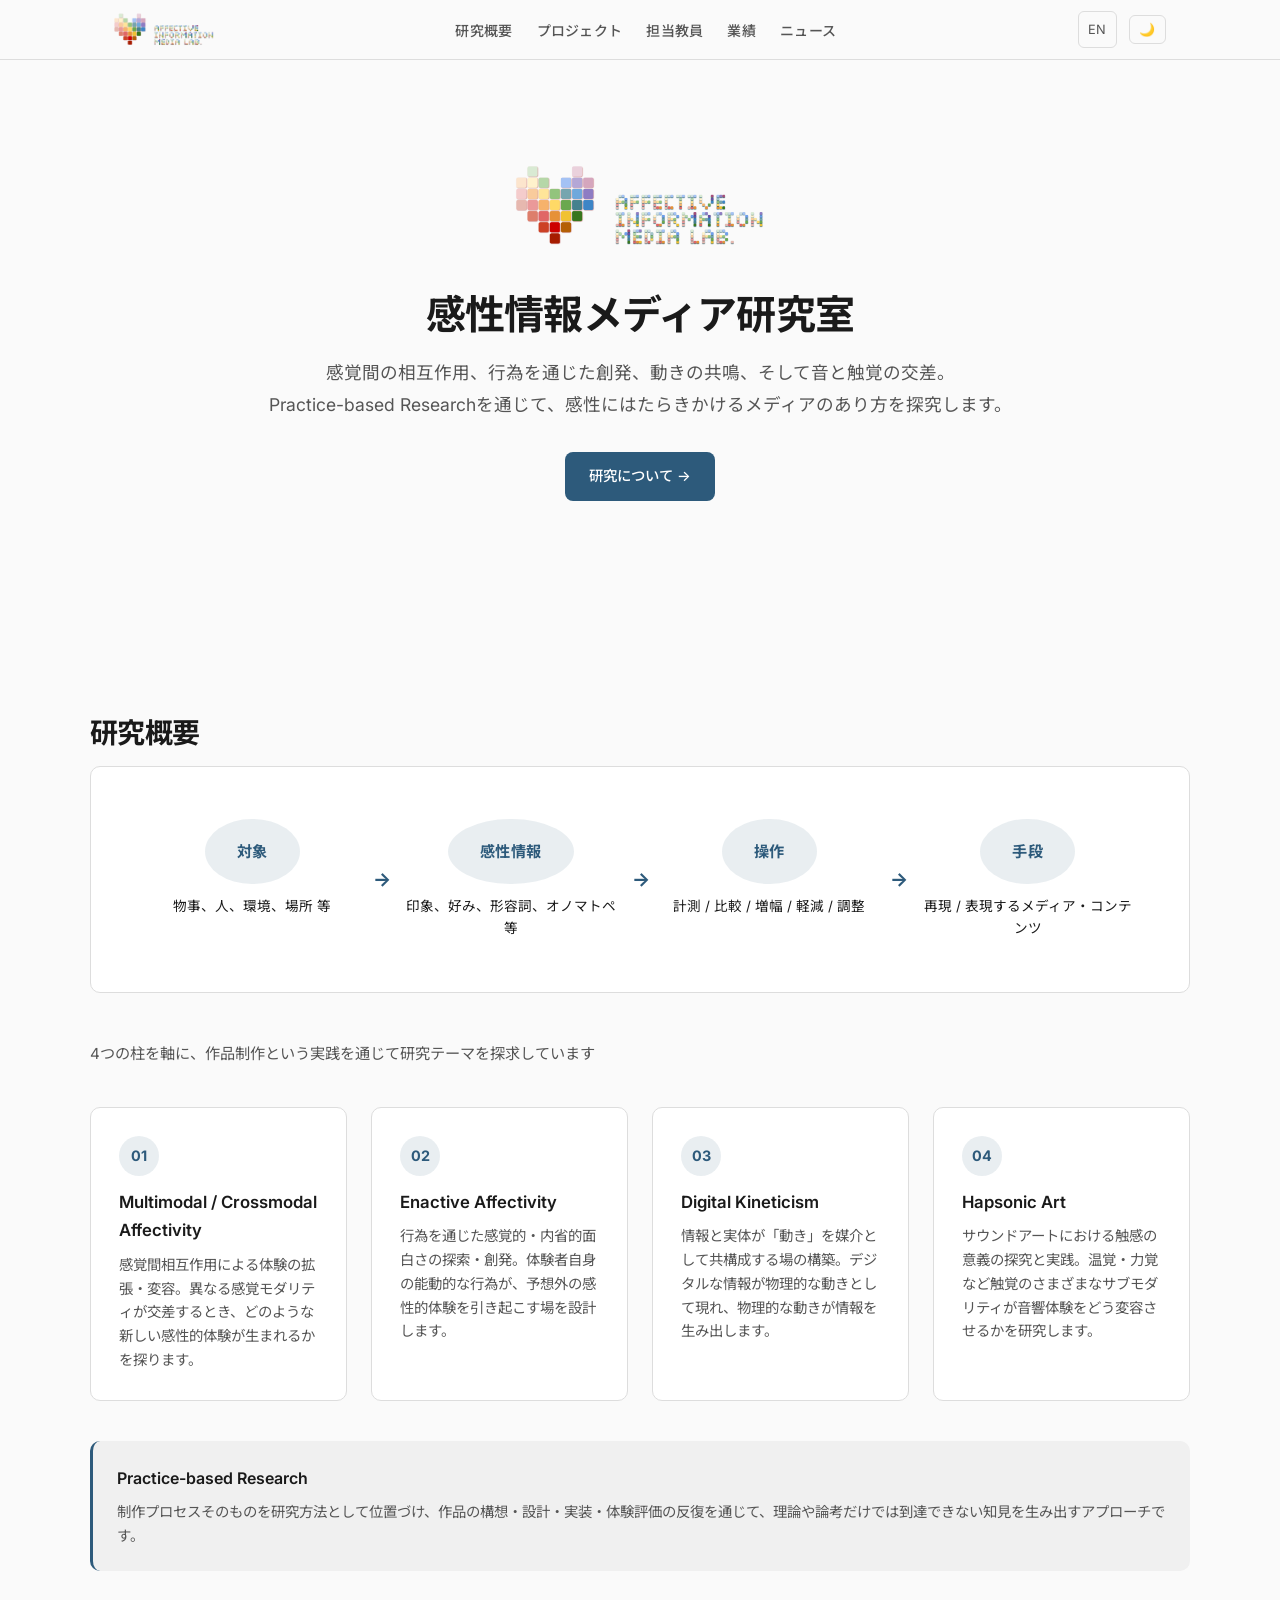
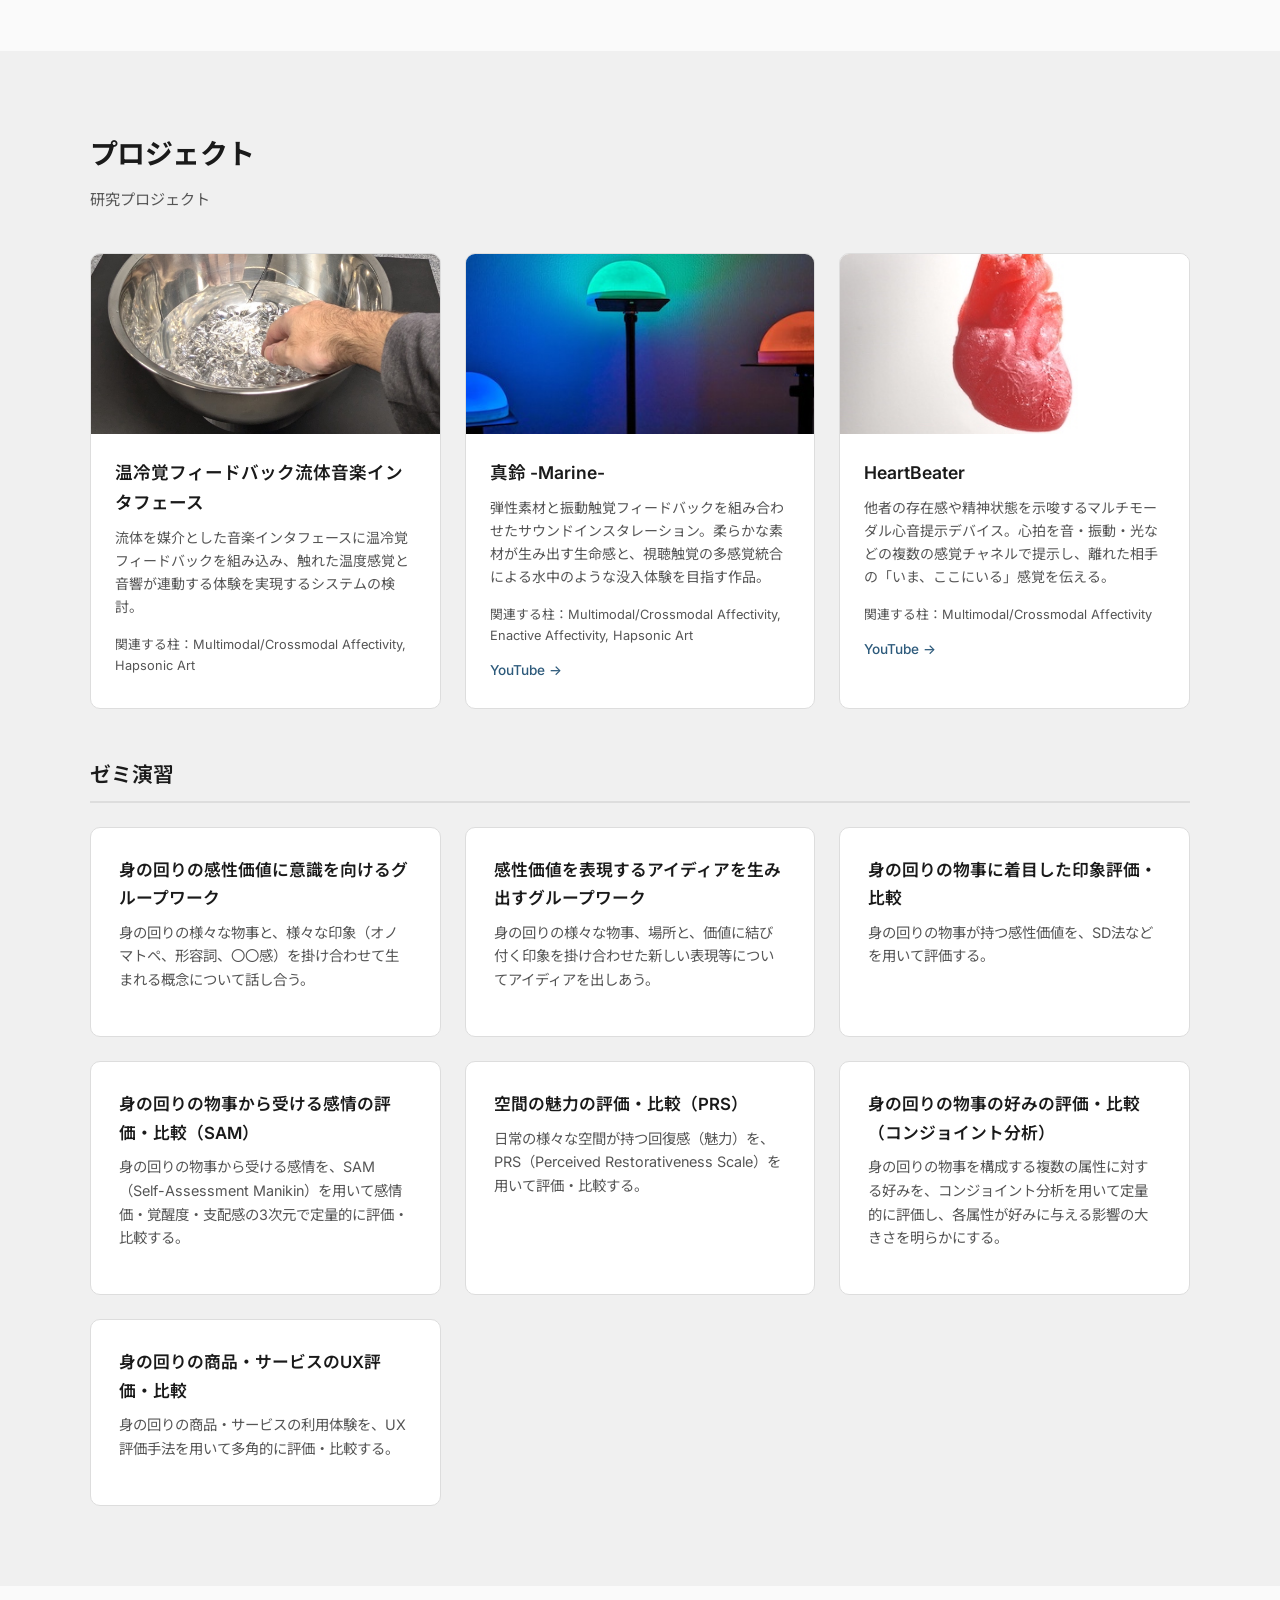
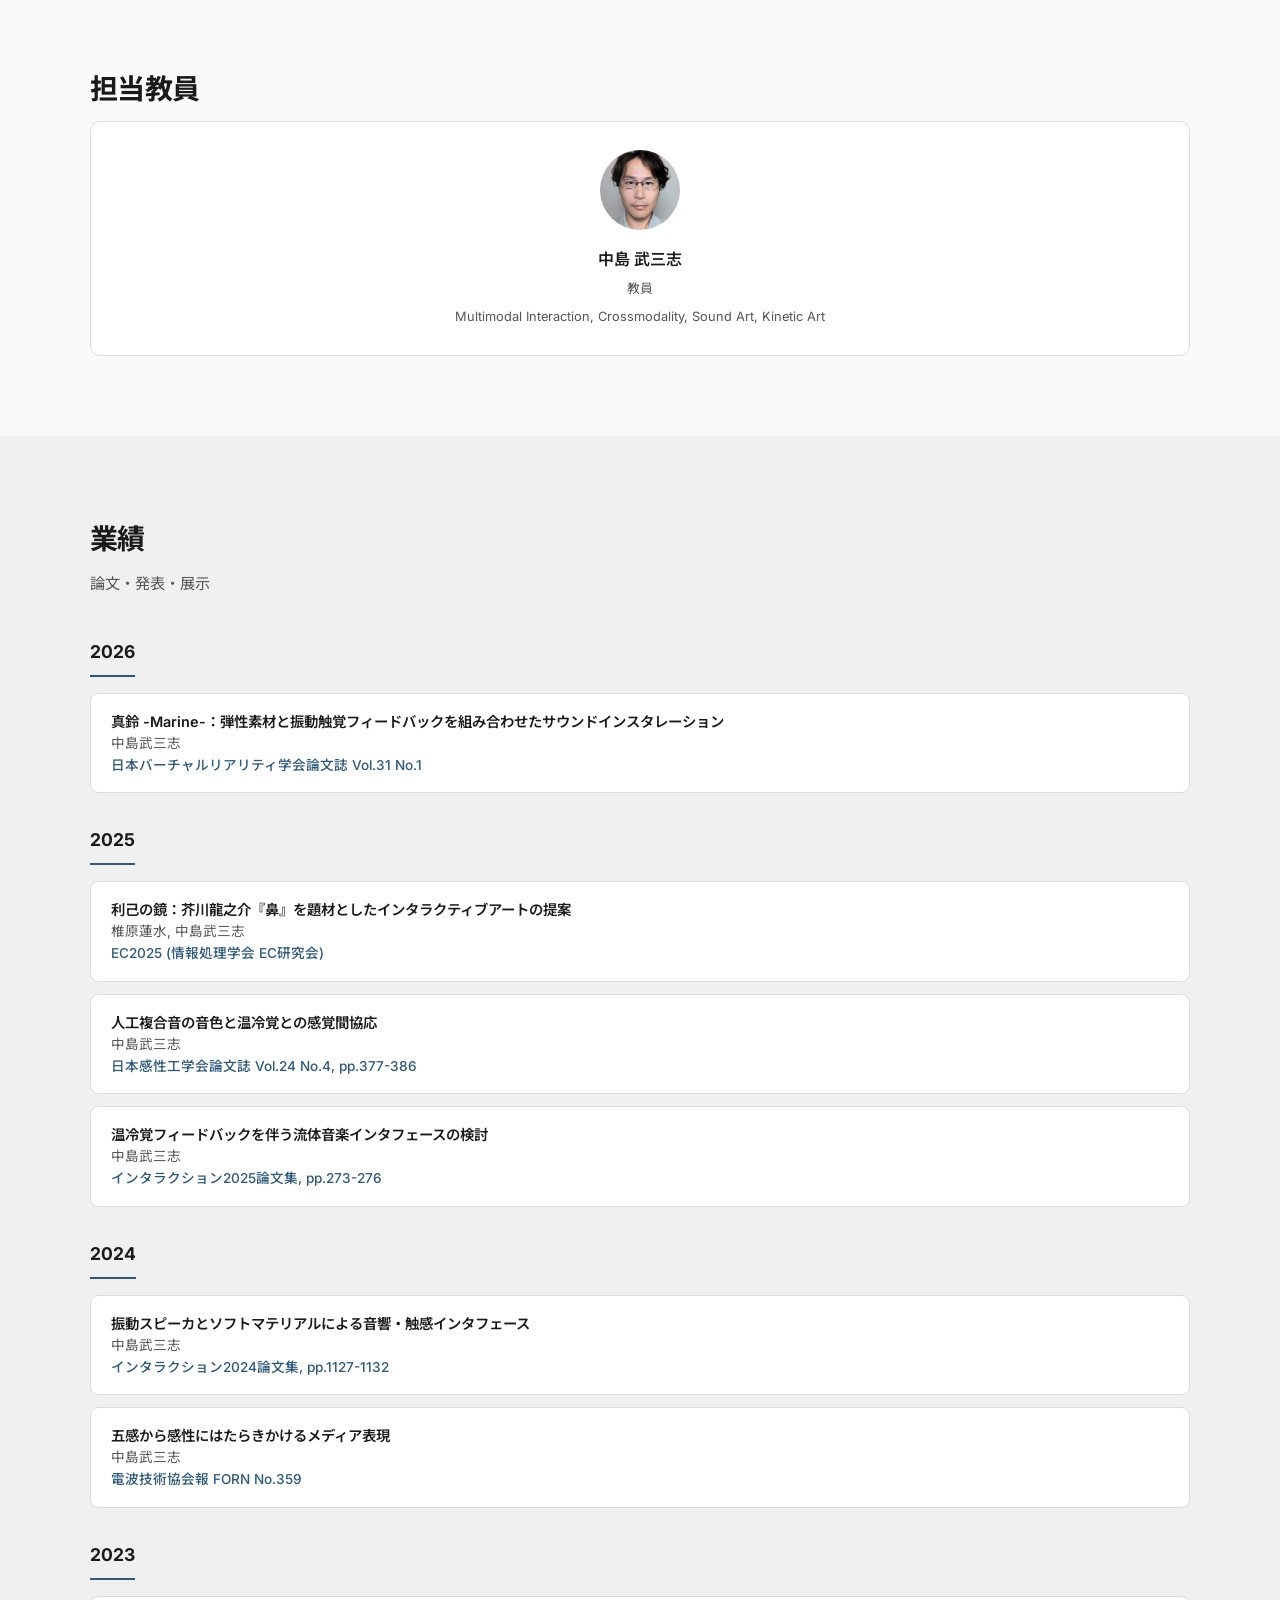
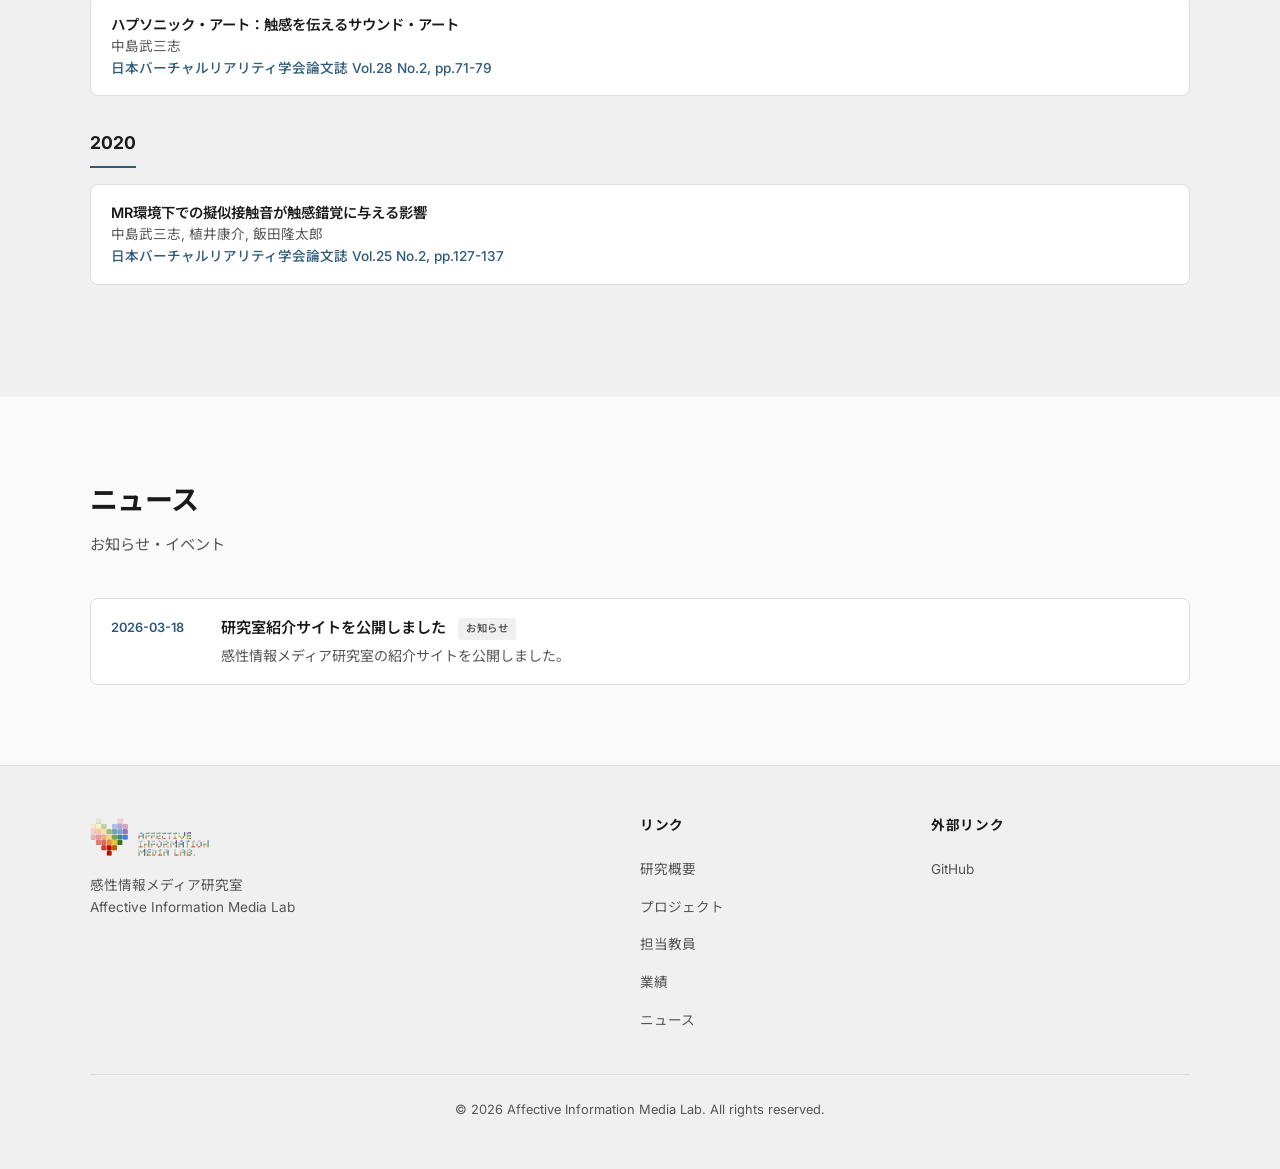
==== commit 7114fb8c: "update: HeartBeaterにYouTubeリンクを追加 Co-Authored-By: Claude Opus 4.6 (1M context) <noreply@anthropic.co" ====
--- a/index.html
+++ b/index.html
@@ -150,6 +150,7 @@
             <p style="font-size: 0.8rem; color: var(--color-text-secondary); margin-bottom: 0.5rem;">
               関連する柱：Multimodal/Crossmodal Affectivity
             </p>
+            <a href="https://youtu.be/XWC-d0EUwBM" class="project-link" target="_blank" rel="noopener">YouTube →</a>
           </div>
         </div>
       </div>
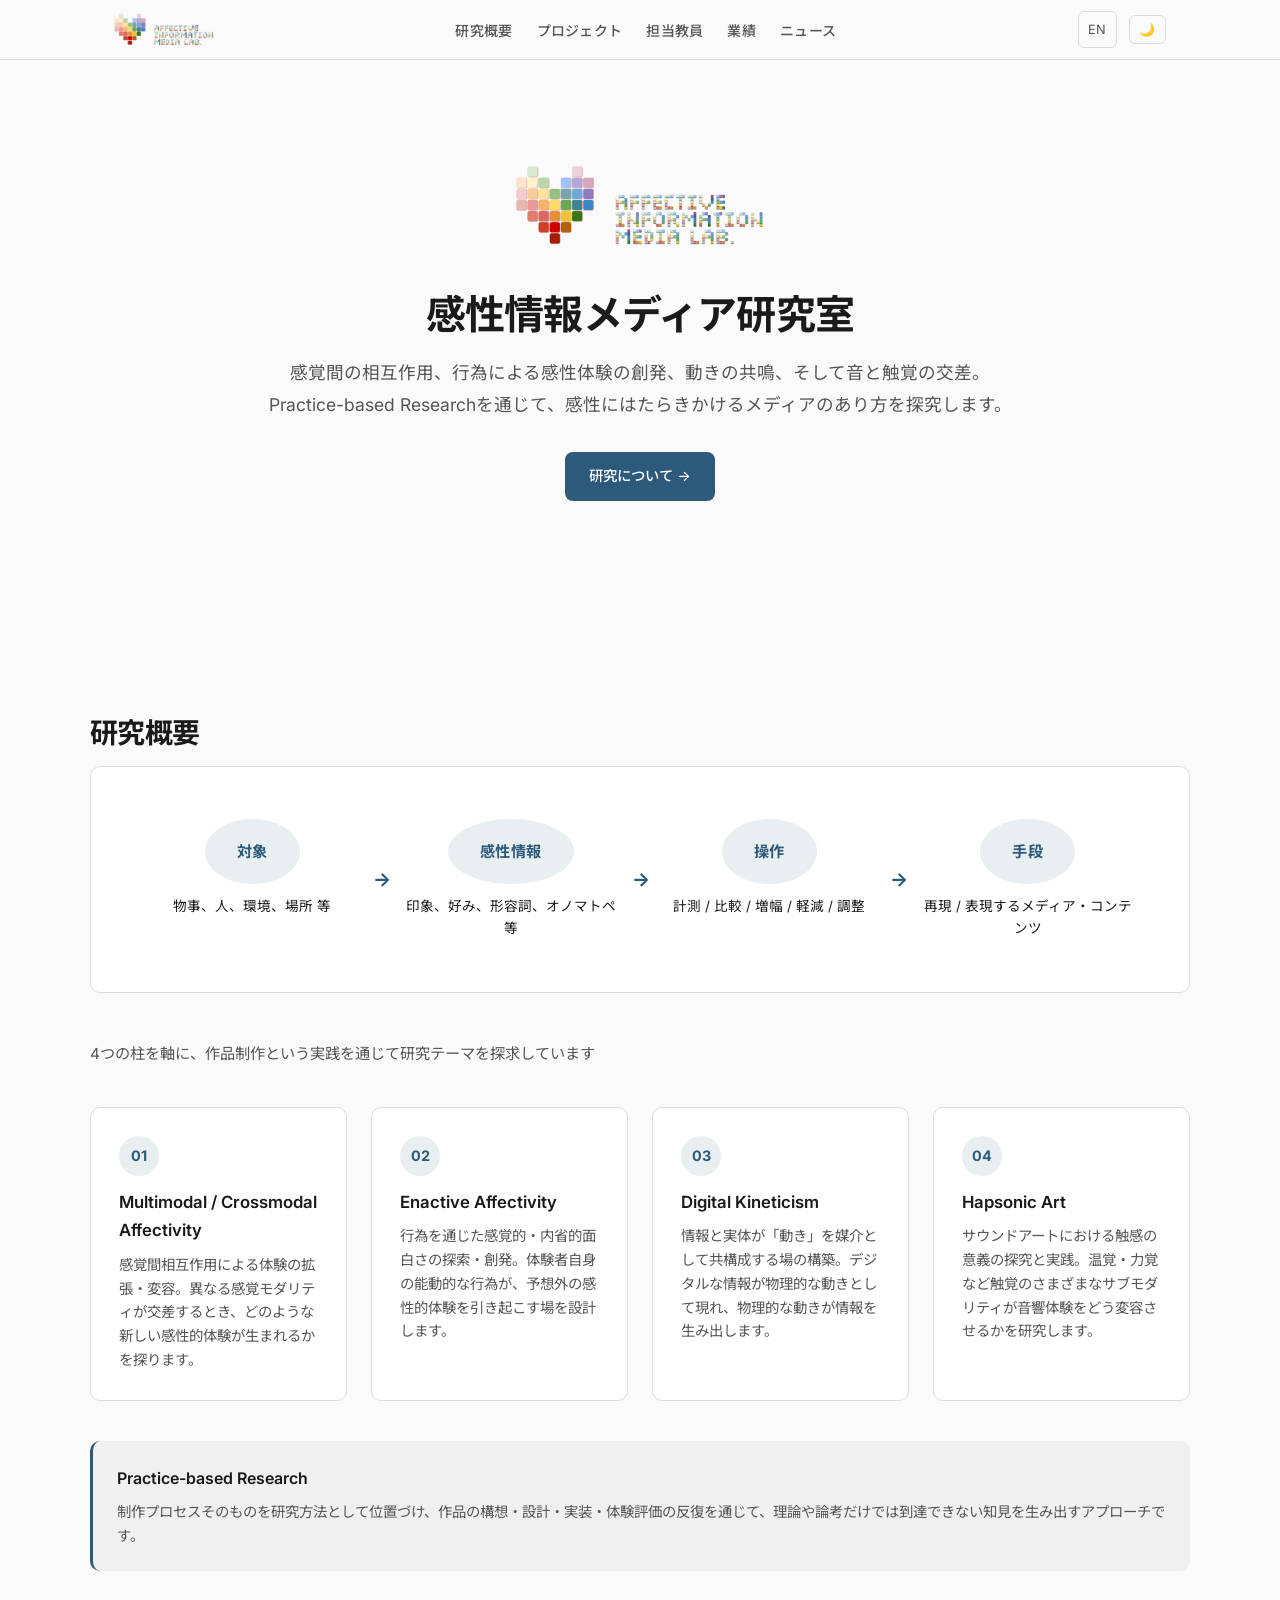
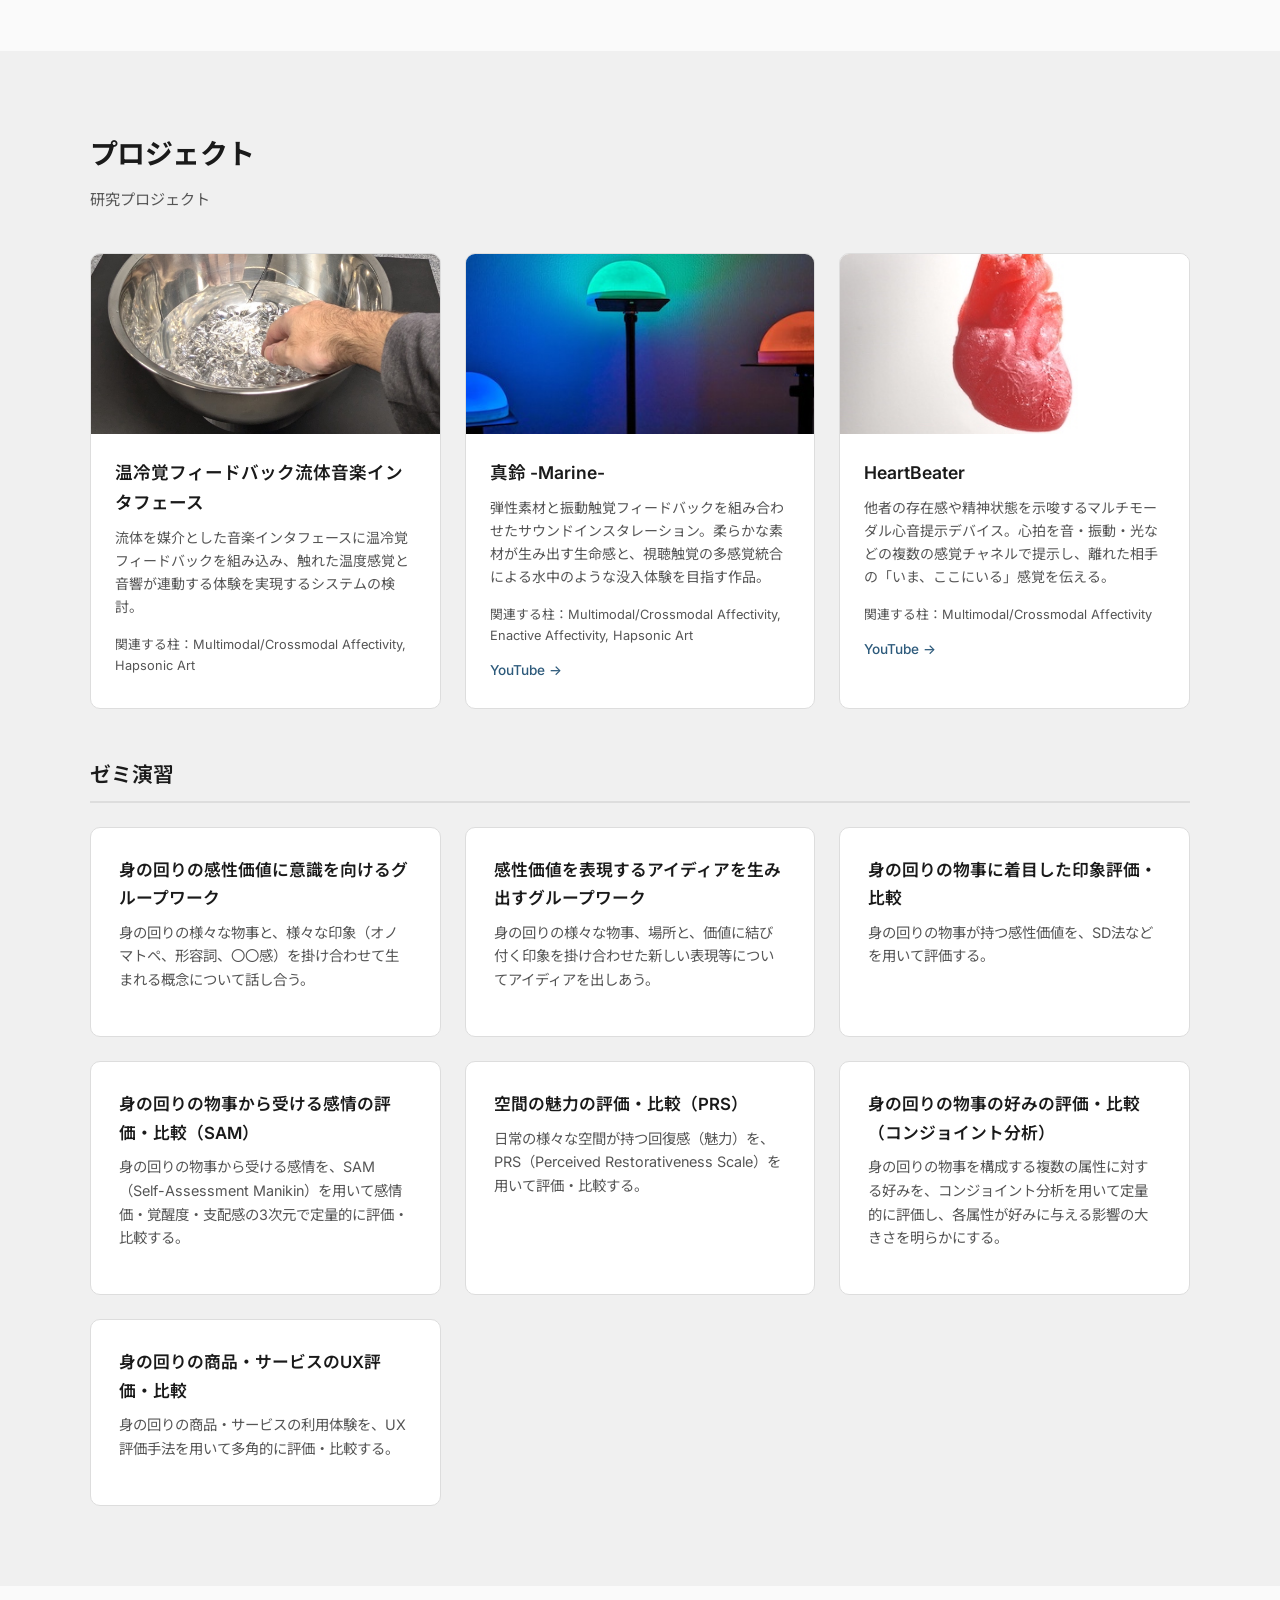
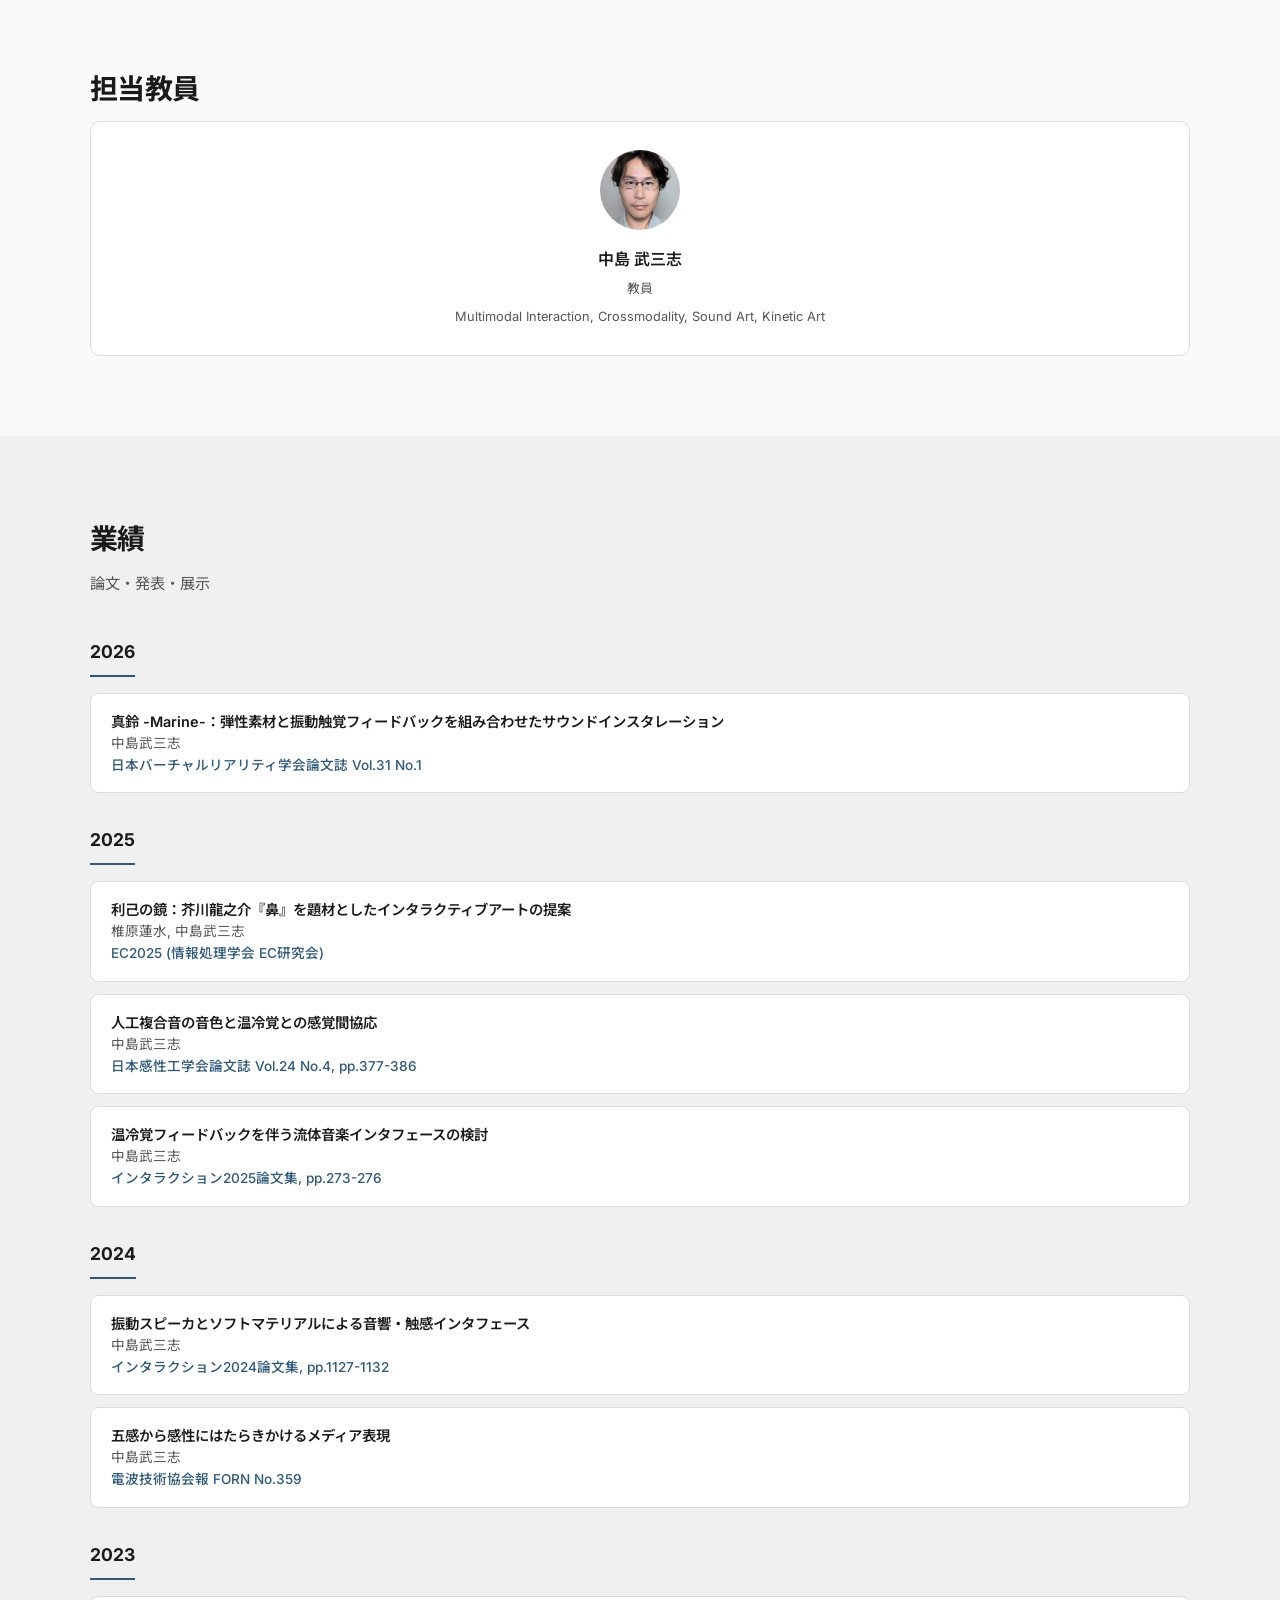
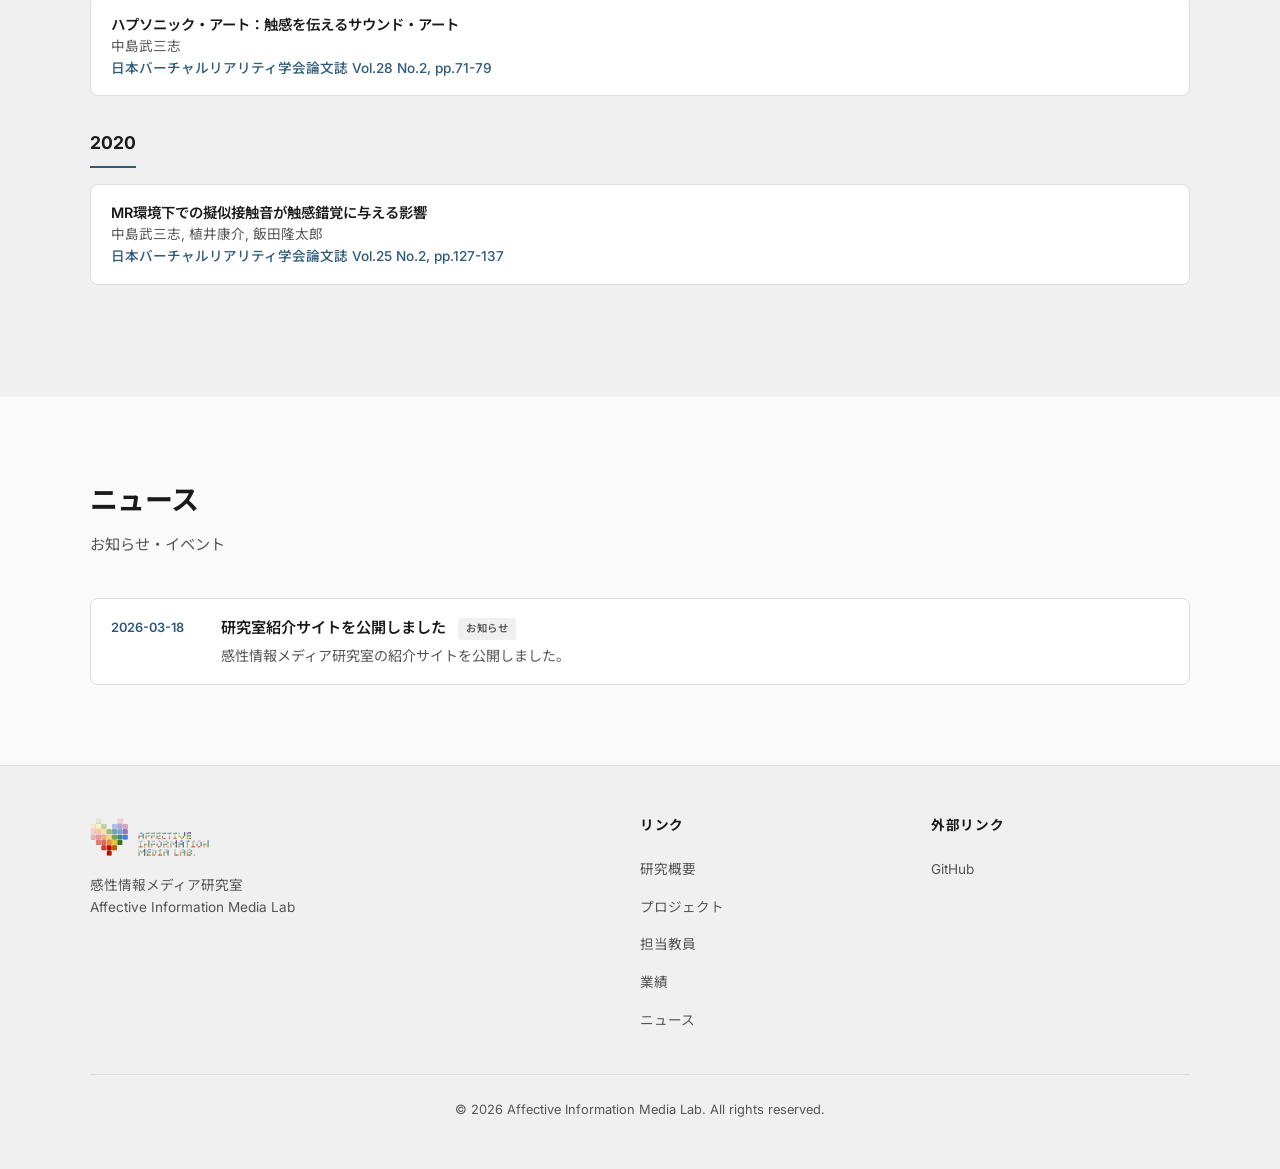
==== commit 8c307f61: "update: heroセクションの「創発」表現を日英両方で修正 Co-Authored-By: Claude Opus 4.6 (1M context) <noreply@anthropic.com" ====
--- a/index.html
+++ b/index.html
@@ -43,7 +43,7 @@
     <div class="hero-content fade-in">
       <img src="assets/img/logo_light.png" alt="感性情報メディア研究室" class="hero-logo" id="hero-logo">
       <h1>感性情報メディア研究室</h1>
-      <p>感覚間の相互作用、行為を通じた創発、動きの共鳴、そして音と触覚の交差。<br>Practice-based Researchを通じて、感性にはたらきかけるメディアのあり方を探究します。</p>
+      <p>感覚間の相互作用、行為による感性体験の創発、動きの共鳴、そして音と触覚の交差。<br>Practice-based Researchを通じて、感性にはたらきかけるメディアのあり方を探究します。</p>
       <a href="#about" class="hero-cta">研究について →</a>
     </div>
   </section>
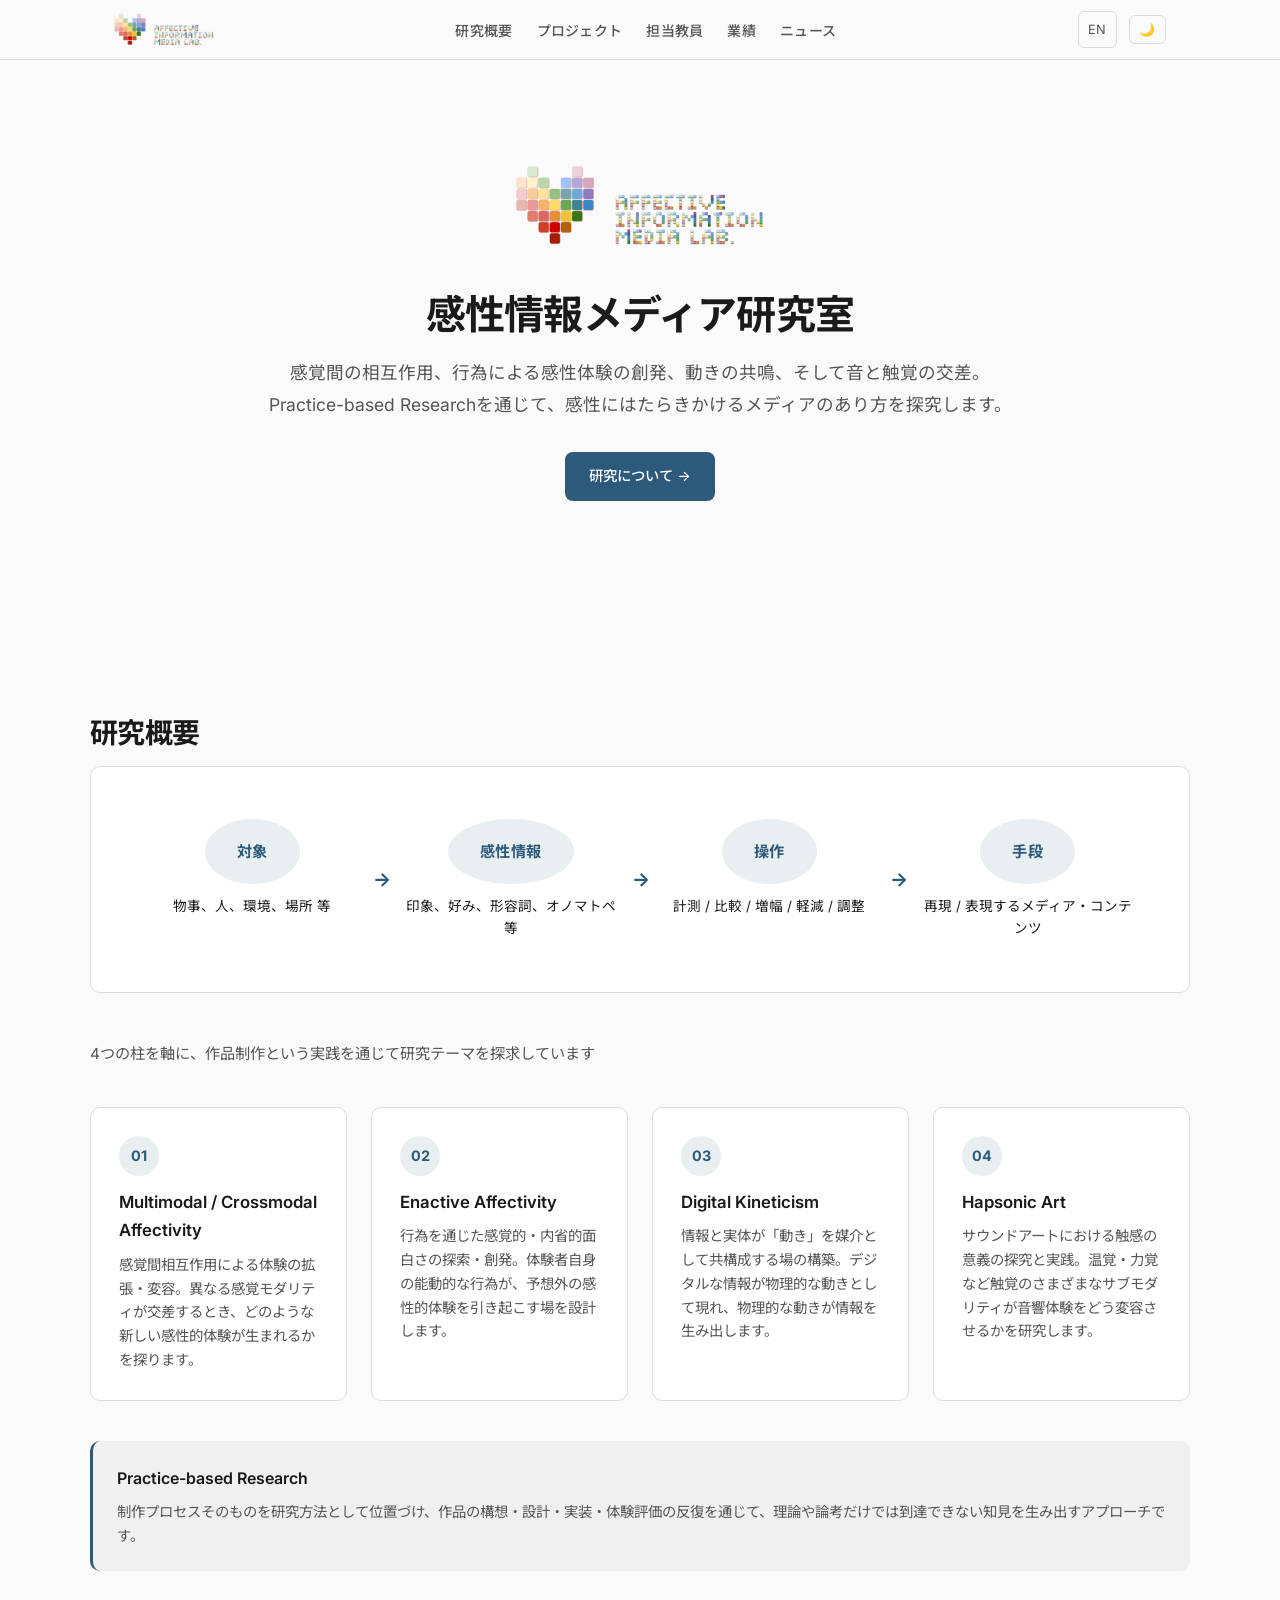
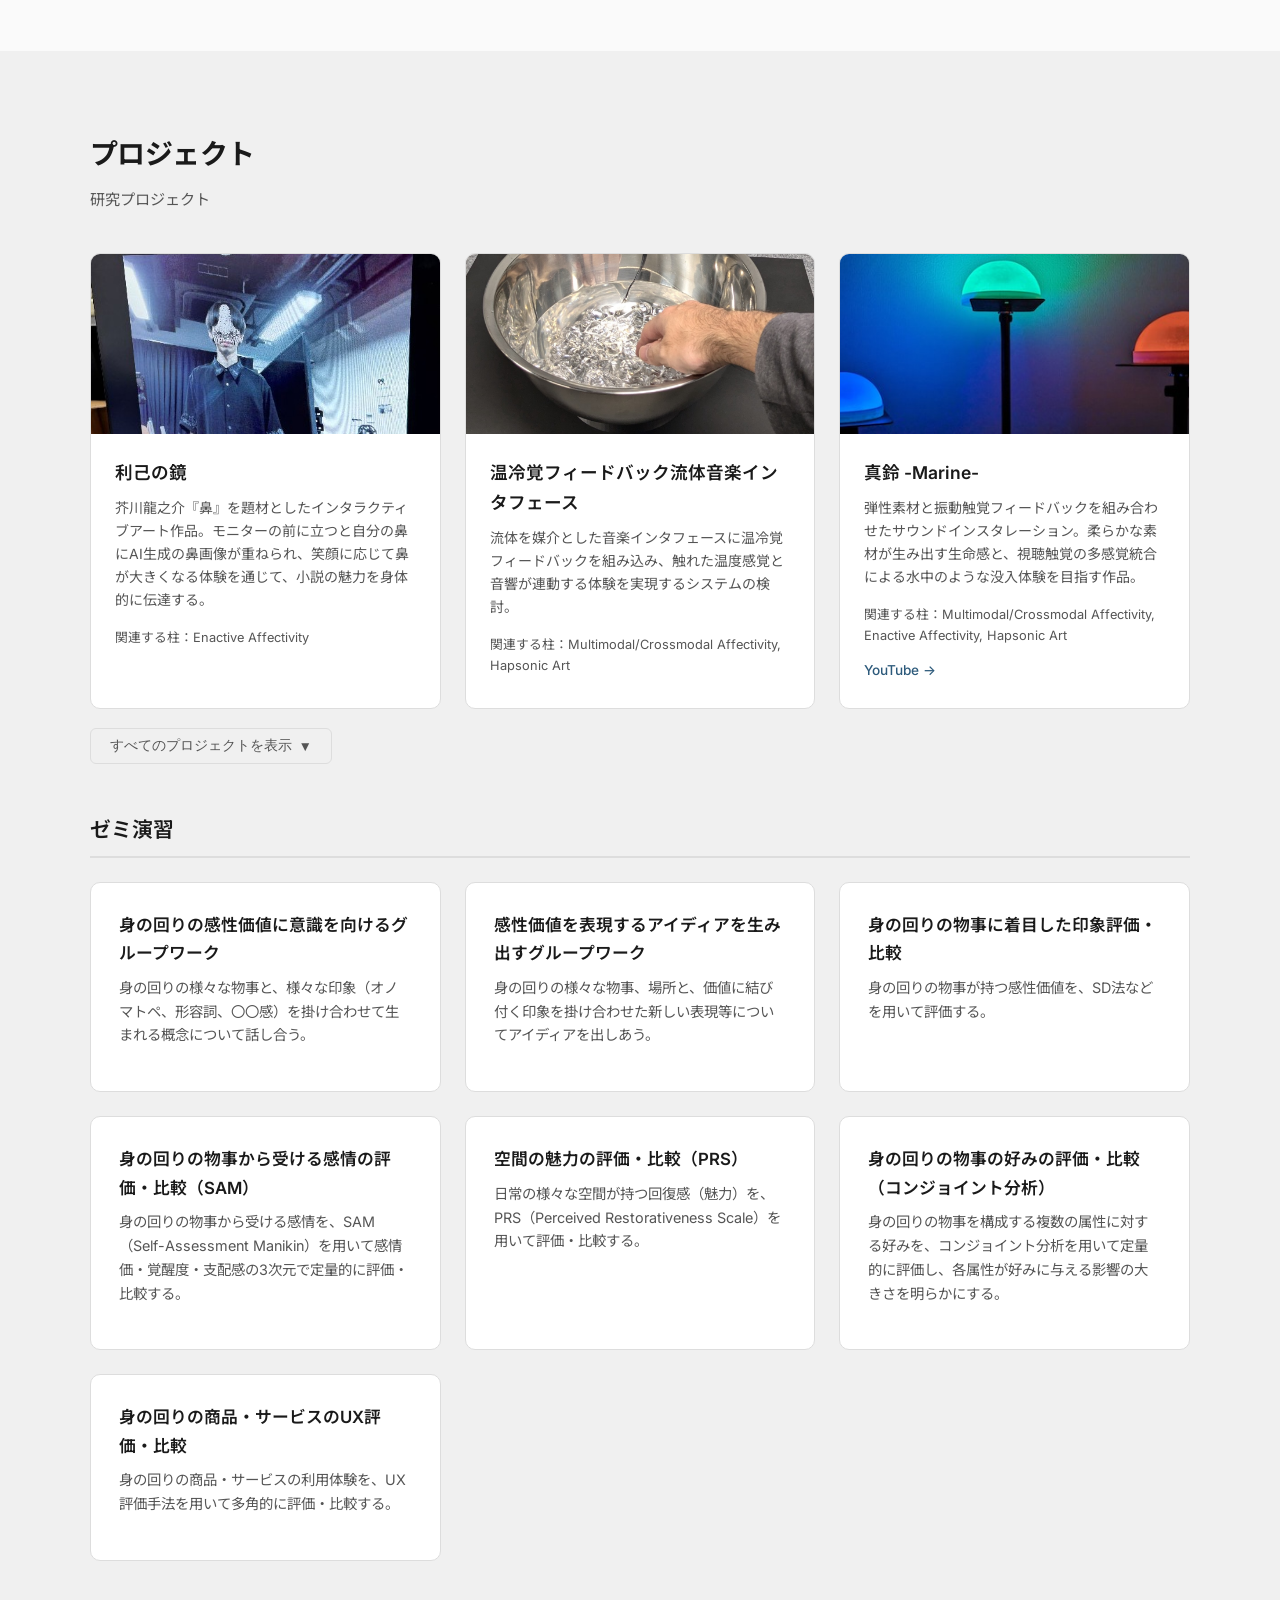
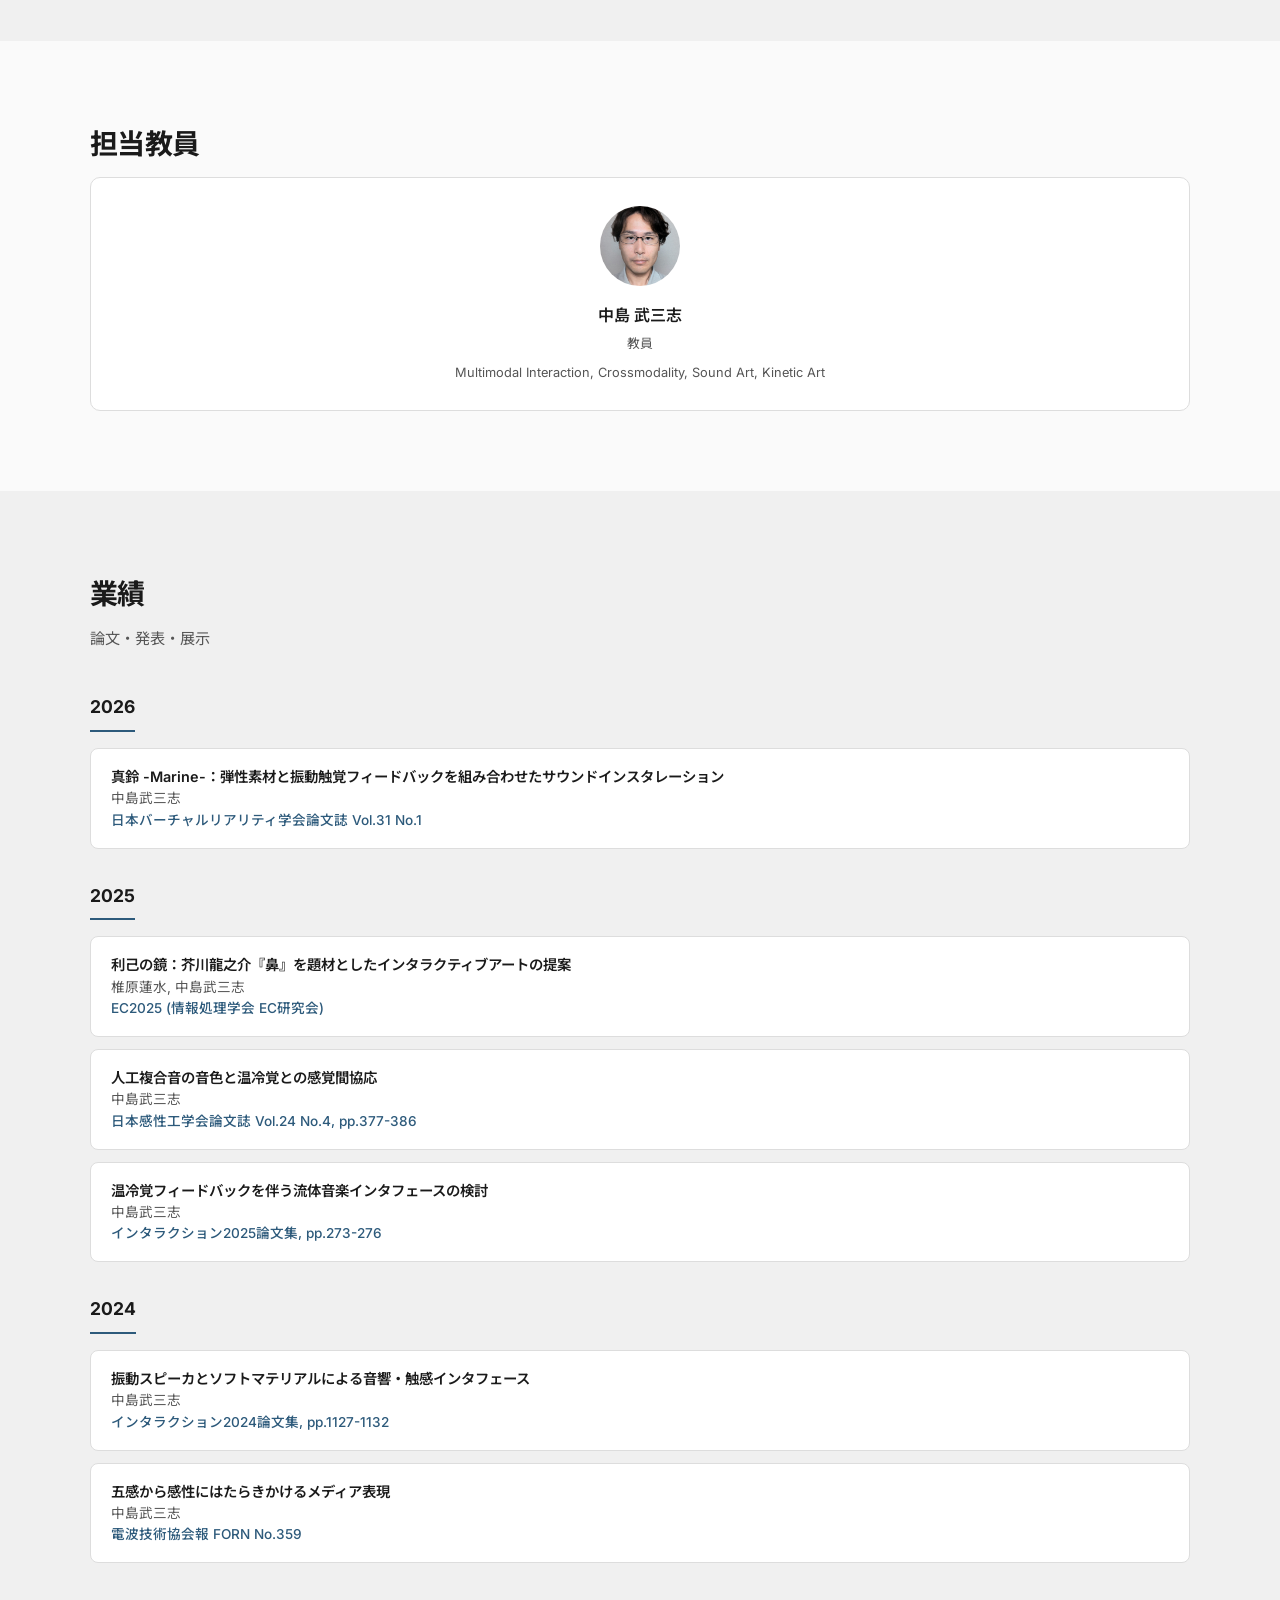
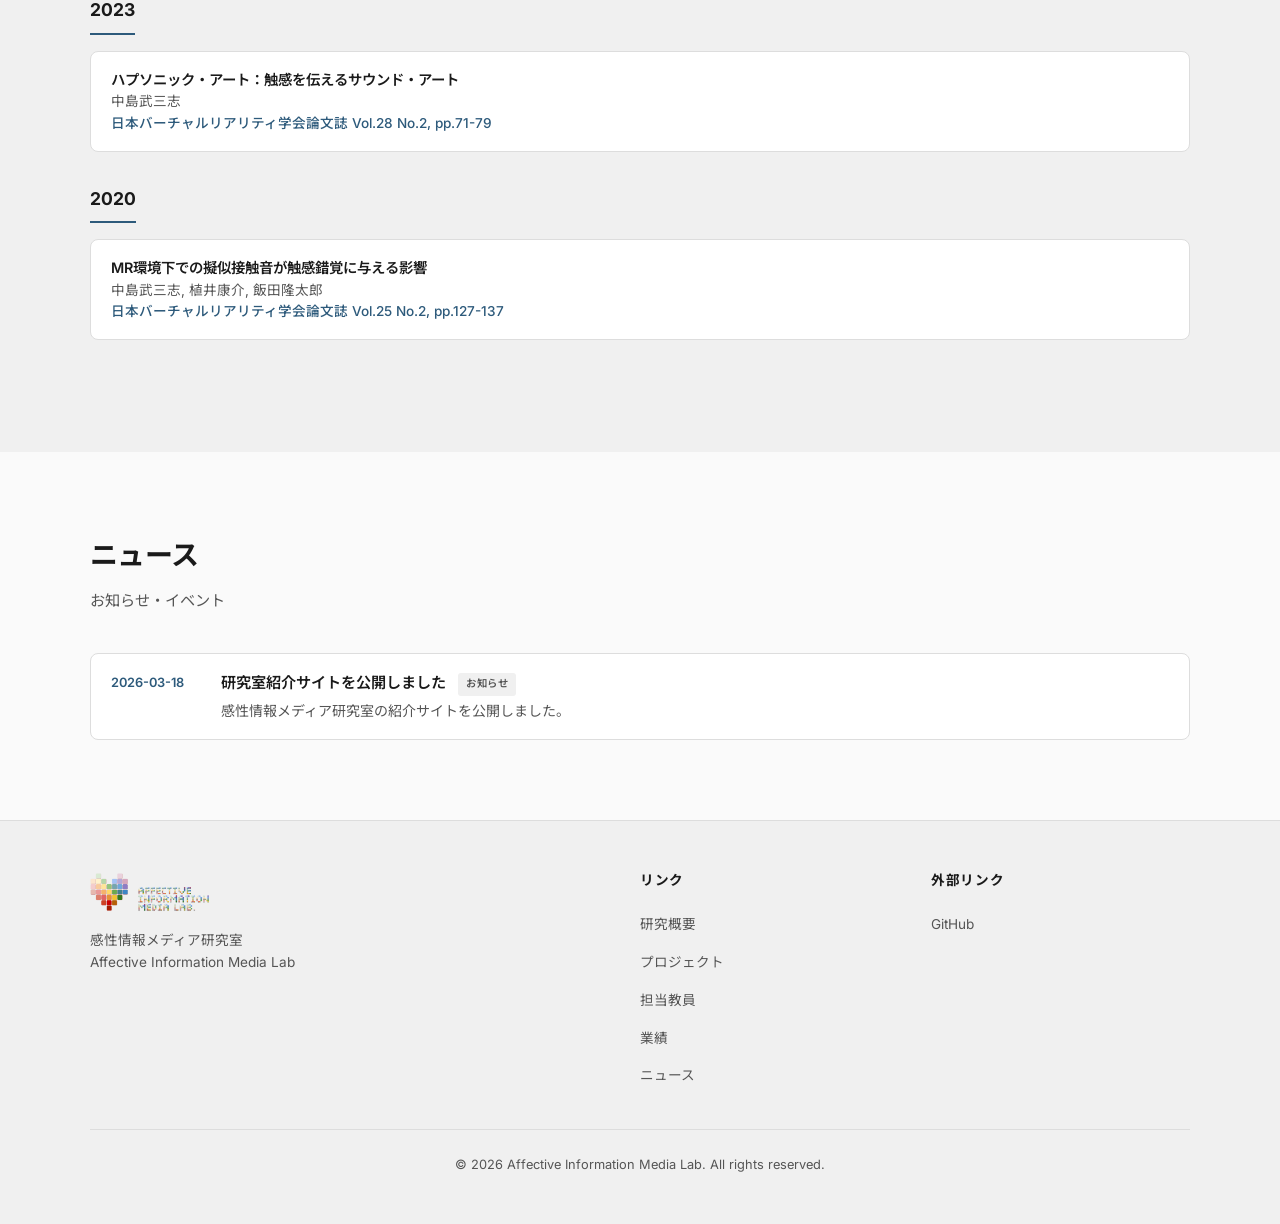
==== commit 540269bb: "add: 「利己の鏡」プロジェクトカード追加とプロジェクト一覧折りたたみ機能 EC2025論文の内容をもとに「利己の鏡」カードを日英両方に追加。 図1をクロップしたサムネイル画像を使用。 プロジェクト" ====
--- a/index.html
+++ b/index.html
@@ -112,7 +112,20 @@
       <h2 class="section-title">プロジェクト</h2>
       <p class="section-subtitle">研究プロジェクト</p>
 
-      <div class="projects-grid">
+      <div class="projects-grid collapsed" id="research-projects">
+        <div class="project-card">
+          <div class="project-thumb">
+            <img src="assets/img/rikono-kagami.jpg" alt="利己の鏡" style="width:100%;height:100%;object-fit:cover;">
+          </div>
+          <div class="project-body">
+            <h3>利己の鏡</h3>
+            <p>芥川龍之介『鼻』を題材としたインタラクティブアート作品。モニターの前に立つと自分の鼻にAI生成の鼻画像が重ねられ、笑顔に応じて鼻が大きくなる体験を通じて、小説の魅力を身体的に伝達する。</p>
+            <p style="font-size: 0.8rem; color: var(--color-text-secondary); margin-bottom: 0.5rem;">
+              関連する柱：Enactive Affectivity
+            </p>
+          </div>
+        </div>
+
         <div class="project-card">
           <div class="project-thumb">
             <img src="assets/img/fluid-interface.jpg" alt="温冷覚フィードバック流体音楽インタフェース" style="width:100%;height:100%;object-fit:cover;">
@@ -154,6 +167,9 @@
           </div>
         </div>
       </div>
+      <button class="toggle-projects-btn" data-target="research-projects" data-label-show="すべてのプロジェクトを表示" data-label-hide="閉じる">
+        <span class="label">すべてのプロジェクトを表示</span><span class="arrow">▼</span>
+      </button>
 
       <h3 class="subsection-title">ゼミ演習</h3>
 
--- a/css/style.css
+++ b/css/style.css
@@ -509,6 +509,38 @@
   gap: 1.5rem;
 }
 
+.projects-grid.collapsed .project-card:nth-child(n+4) {
+  display: none;
+}
+
+.toggle-projects-btn {
+  display: inline-flex;
+  align-items: center;
+  gap: 0.4rem;
+  margin-top: 1.2rem;
+  padding: 0.5rem 1.2rem;
+  background: transparent;
+  border: 1px solid var(--color-border);
+  border-radius: 6px;
+  color: var(--color-text-secondary);
+  font-size: 0.85rem;
+  cursor: pointer;
+  transition: color var(--transition), border-color var(--transition);
+}
+
+.toggle-projects-btn:hover {
+  color: var(--color-accent);
+  border-color: var(--color-accent);
+}
+
+.toggle-projects-btn .arrow {
+  transition: transform 0.3s ease;
+}
+
+.toggle-projects-btn.expanded .arrow {
+  transform: rotate(180deg);
+}
+
 .project-card {
   background: var(--color-card-bg);
   border: 1px solid var(--color-border);
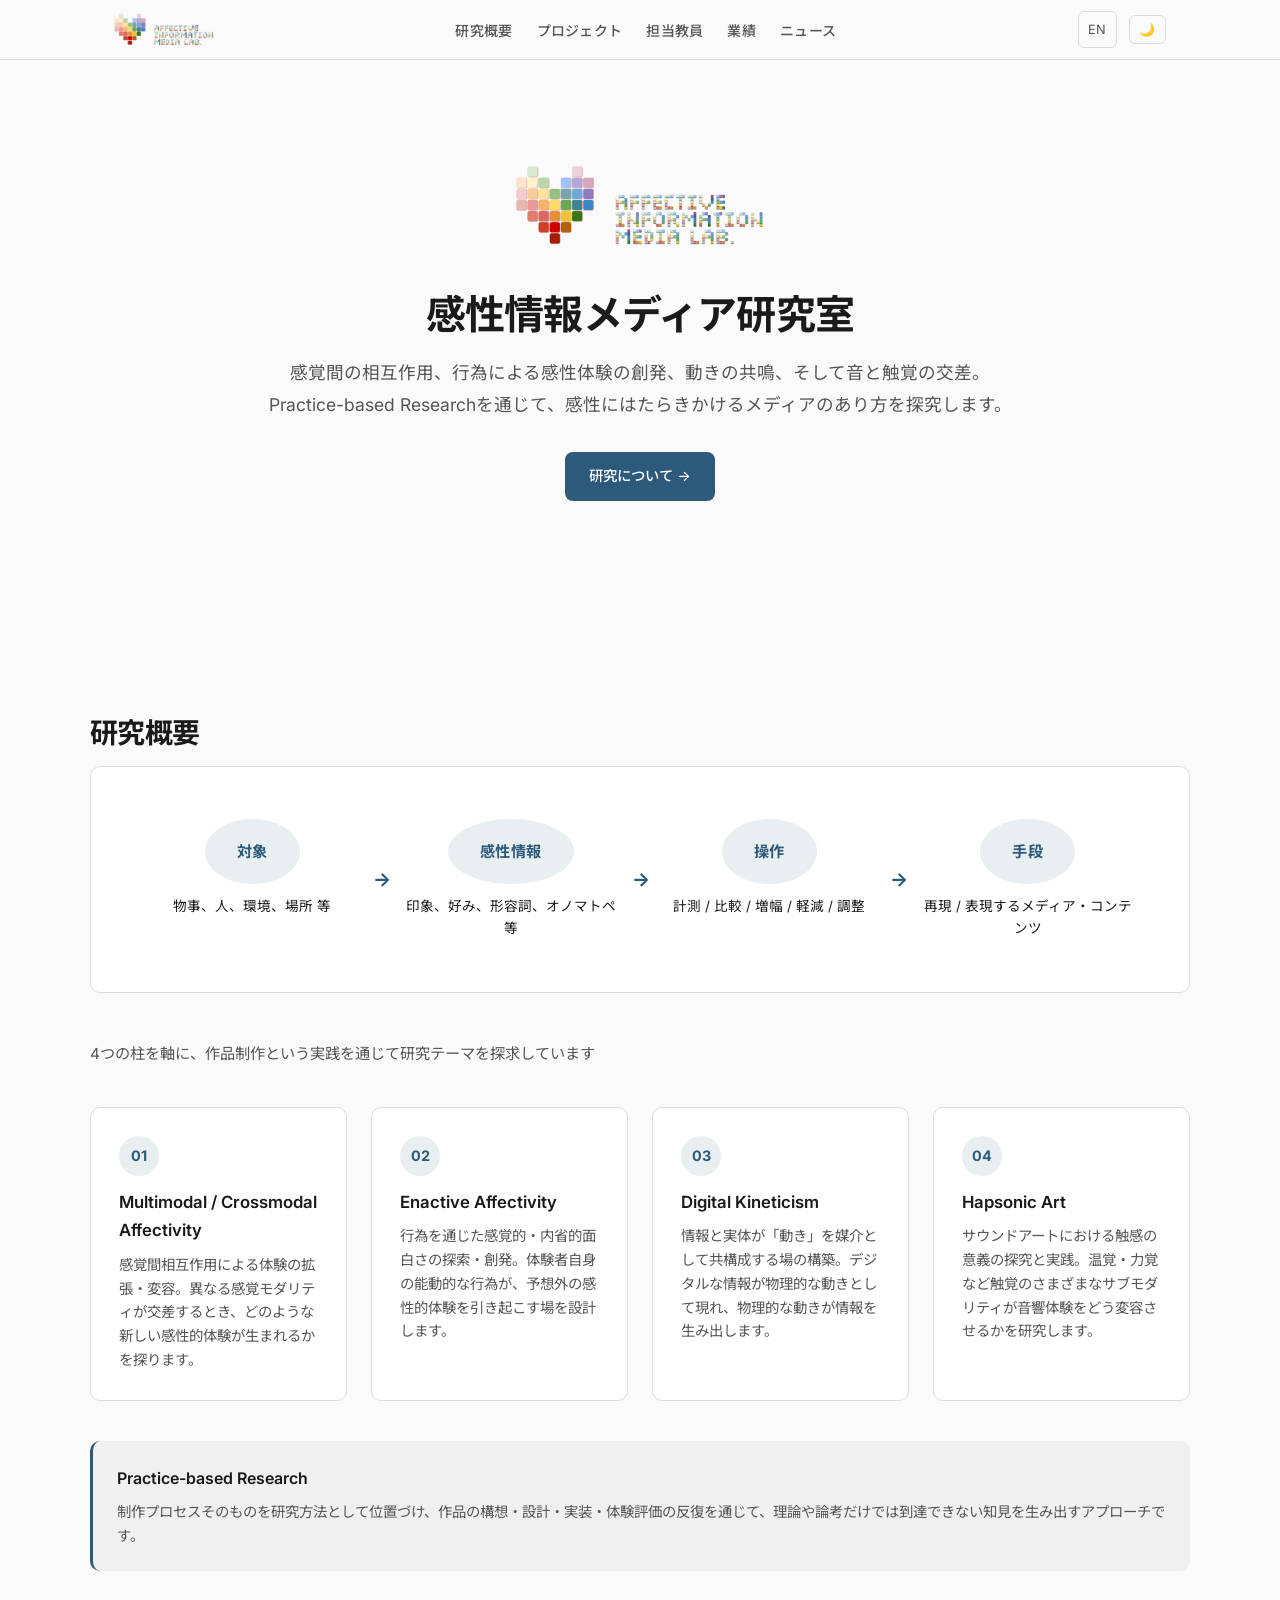
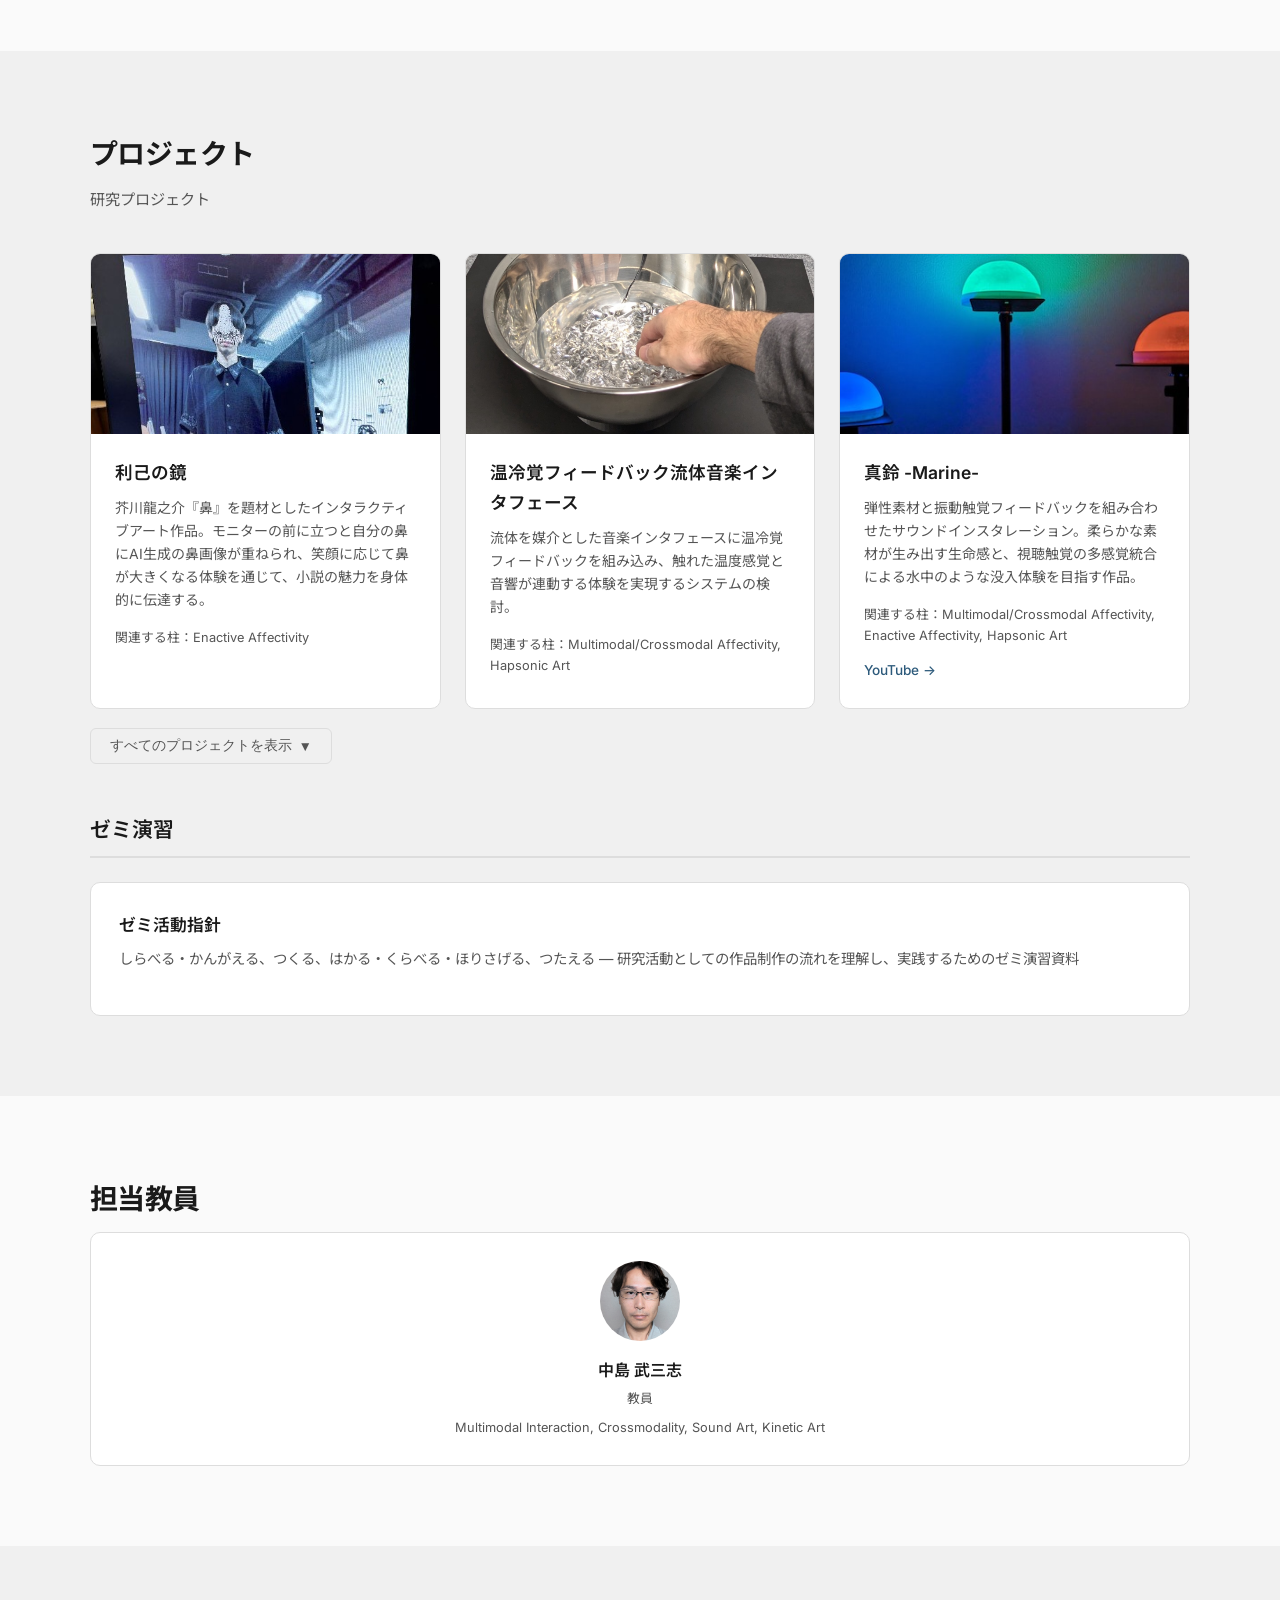
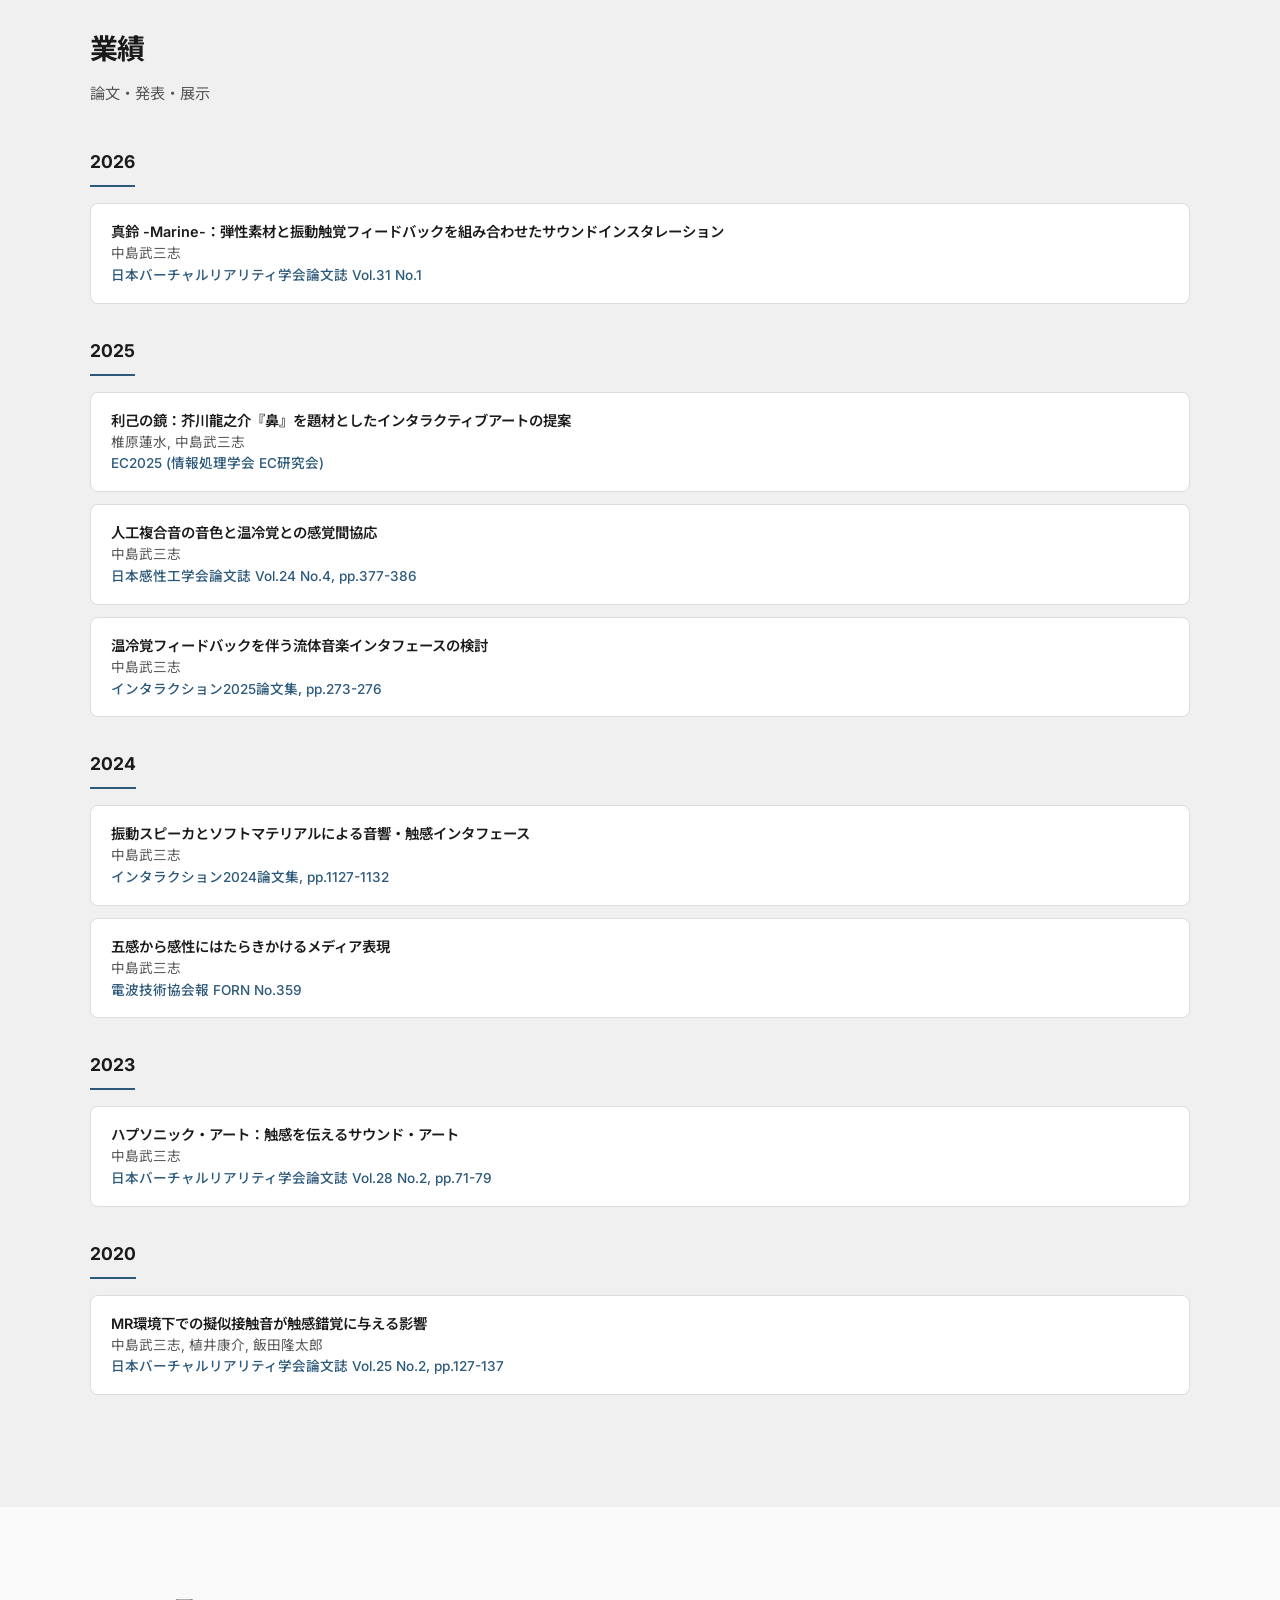
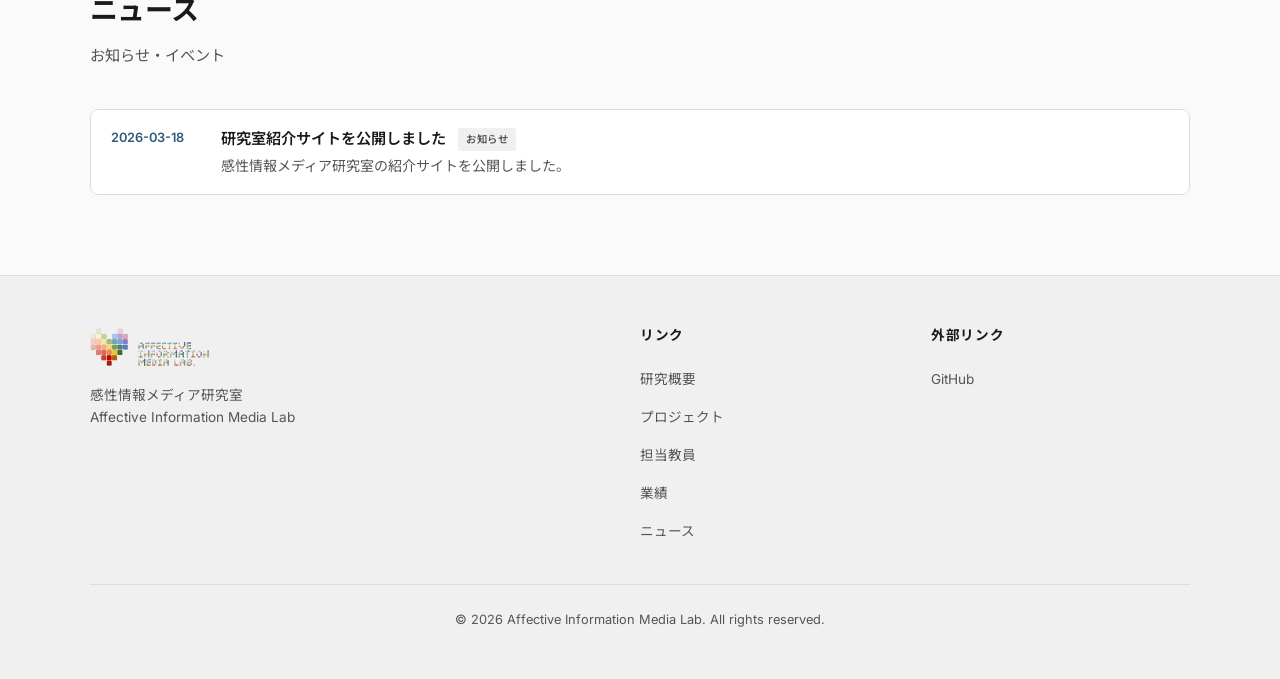
==== commit dd540dde: "Replace seminar exercise cards with link to affective-media-seminar Replace 7 individual workshop ca" ====
--- a/index.html
+++ b/index.html
@@ -174,40 +174,10 @@
       <h3 class="subsection-title">ゼミ演習</h3>
 
       <div class="projects-grid">
-        <div class="workshop-card">
-          <h3>身の回りの感性価値に意識を向けるグループワーク</h3>
-          <p class="workshop-overview">身の回りの様々な物事と、様々な印象（オノマトペ、形容詞、〇〇感）を掛け合わせて生まれる概念について話し合う。</p>
-        </div>
-
-        <div class="workshop-card">
-          <h3>感性価値を表現するアイディアを生み出すグループワーク</h3>
-          <p class="workshop-overview">身の回りの様々な物事、場所と、価値に結び付く印象を掛け合わせた新しい表現等についてアイディアを出しあう。</p>
-        </div>
-
-        <div class="workshop-card">
-          <h3>身の回りの物事に着目した印象評価・比較</h3>
-          <p class="workshop-overview">身の回りの物事が持つ感性価値を、SD法などを用いて評価する。</p>
-        </div>
-
-        <div class="workshop-card">
-          <h3>身の回りの物事から受ける感情の評価・比較（SAM）</h3>
-          <p class="workshop-overview">身の回りの物事から受ける感情を、SAM（Self-Assessment Manikin）を用いて感情価・覚醒度・支配感の3次元で定量的に評価・比較する。</p>
-        </div>
-
-        <div class="workshop-card">
-          <h3>空間の魅力の評価・比較（PRS）</h3>
-          <p class="workshop-overview">日常の様々な空間が持つ回復感（魅力）を、PRS（Perceived Restorativeness Scale）を用いて評価・比較する。</p>
-        </div>
-
-        <div class="workshop-card">
-          <h3>身の回りの物事の好みの評価・比較（コンジョイント分析）</h3>
-          <p class="workshop-overview">身の回りの物事を構成する複数の属性に対する好みを、コンジョイント分析を用いて定量的に評価し、各属性が好みに与える影響の大きさを明らかにする。</p>
-        </div>
-
-        <div class="workshop-card">
-          <h3>身の回りの商品・サービスのUX評価・比較</h3>
-          <p class="workshop-overview">身の回りの商品・サービスの利用体験を、UX評価手法を用いて多角的に評価・比較する。</p>
-        </div>
+        <a href="https://www.634nakajima.com/affective-media-seminar/ja/" class="workshop-card" style="text-decoration: none; color: inherit; cursor: pointer;">
+          <h3>ゼミ活動指針</h3>
+          <p class="workshop-overview">しらべる・かんがえる、つくる、はかる・くらべる・ほりさげる、つたえる ― 研究活動としての作品制作の流れを理解し、実践するためのゼミ演習資料</p>
+        </a>
       </div>
     </div>
   </section>
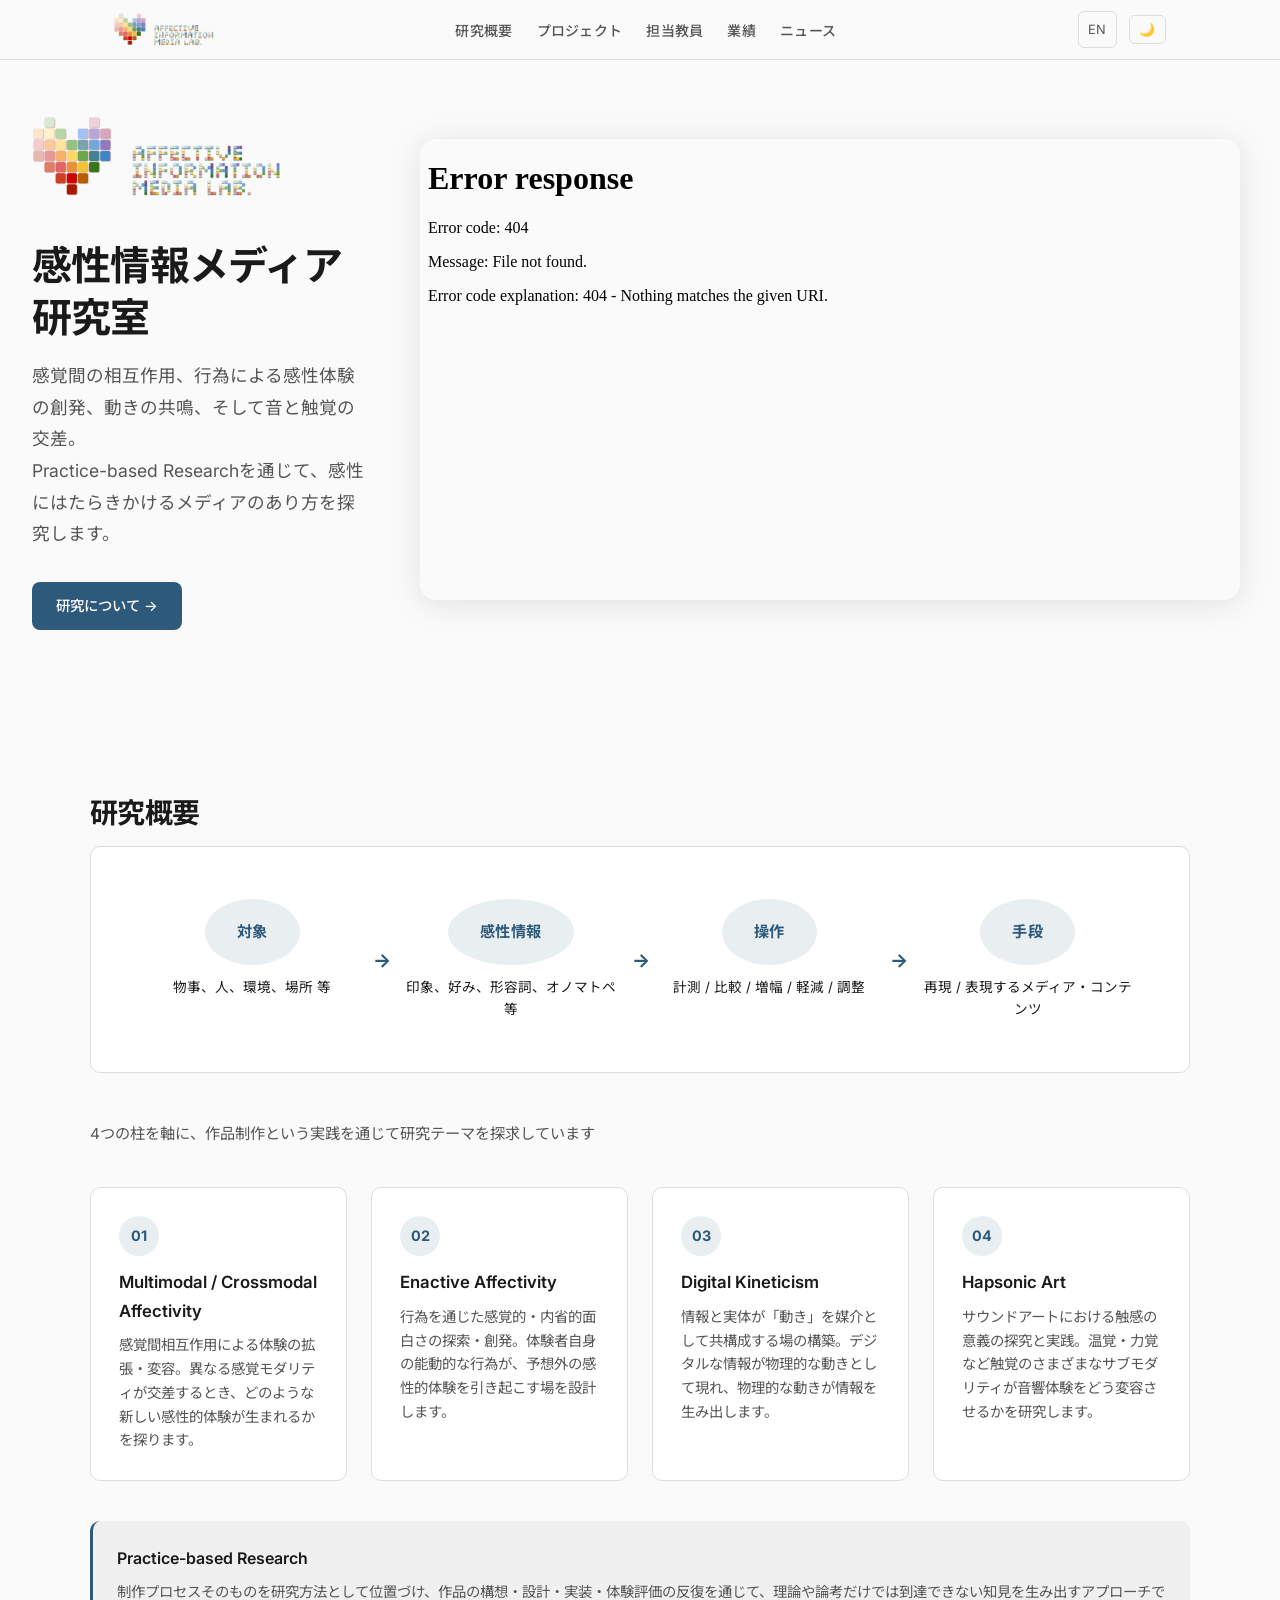
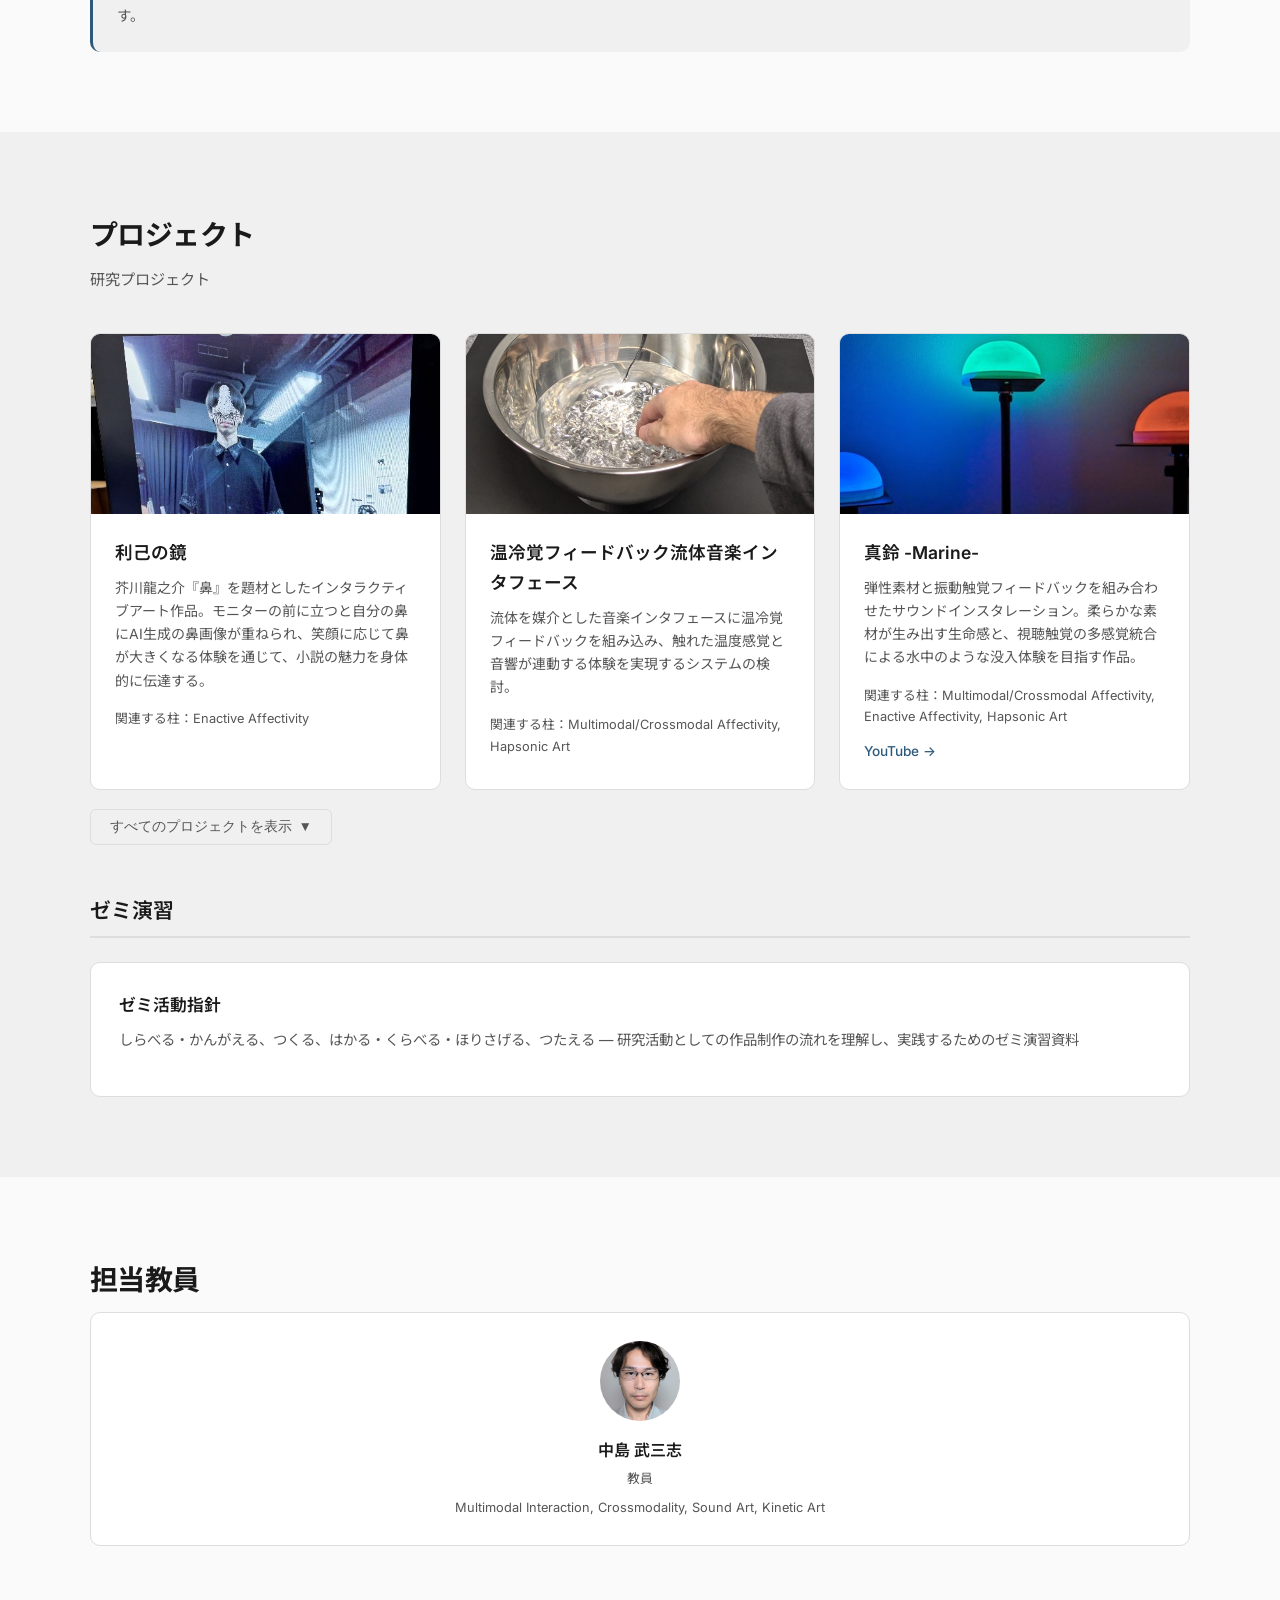
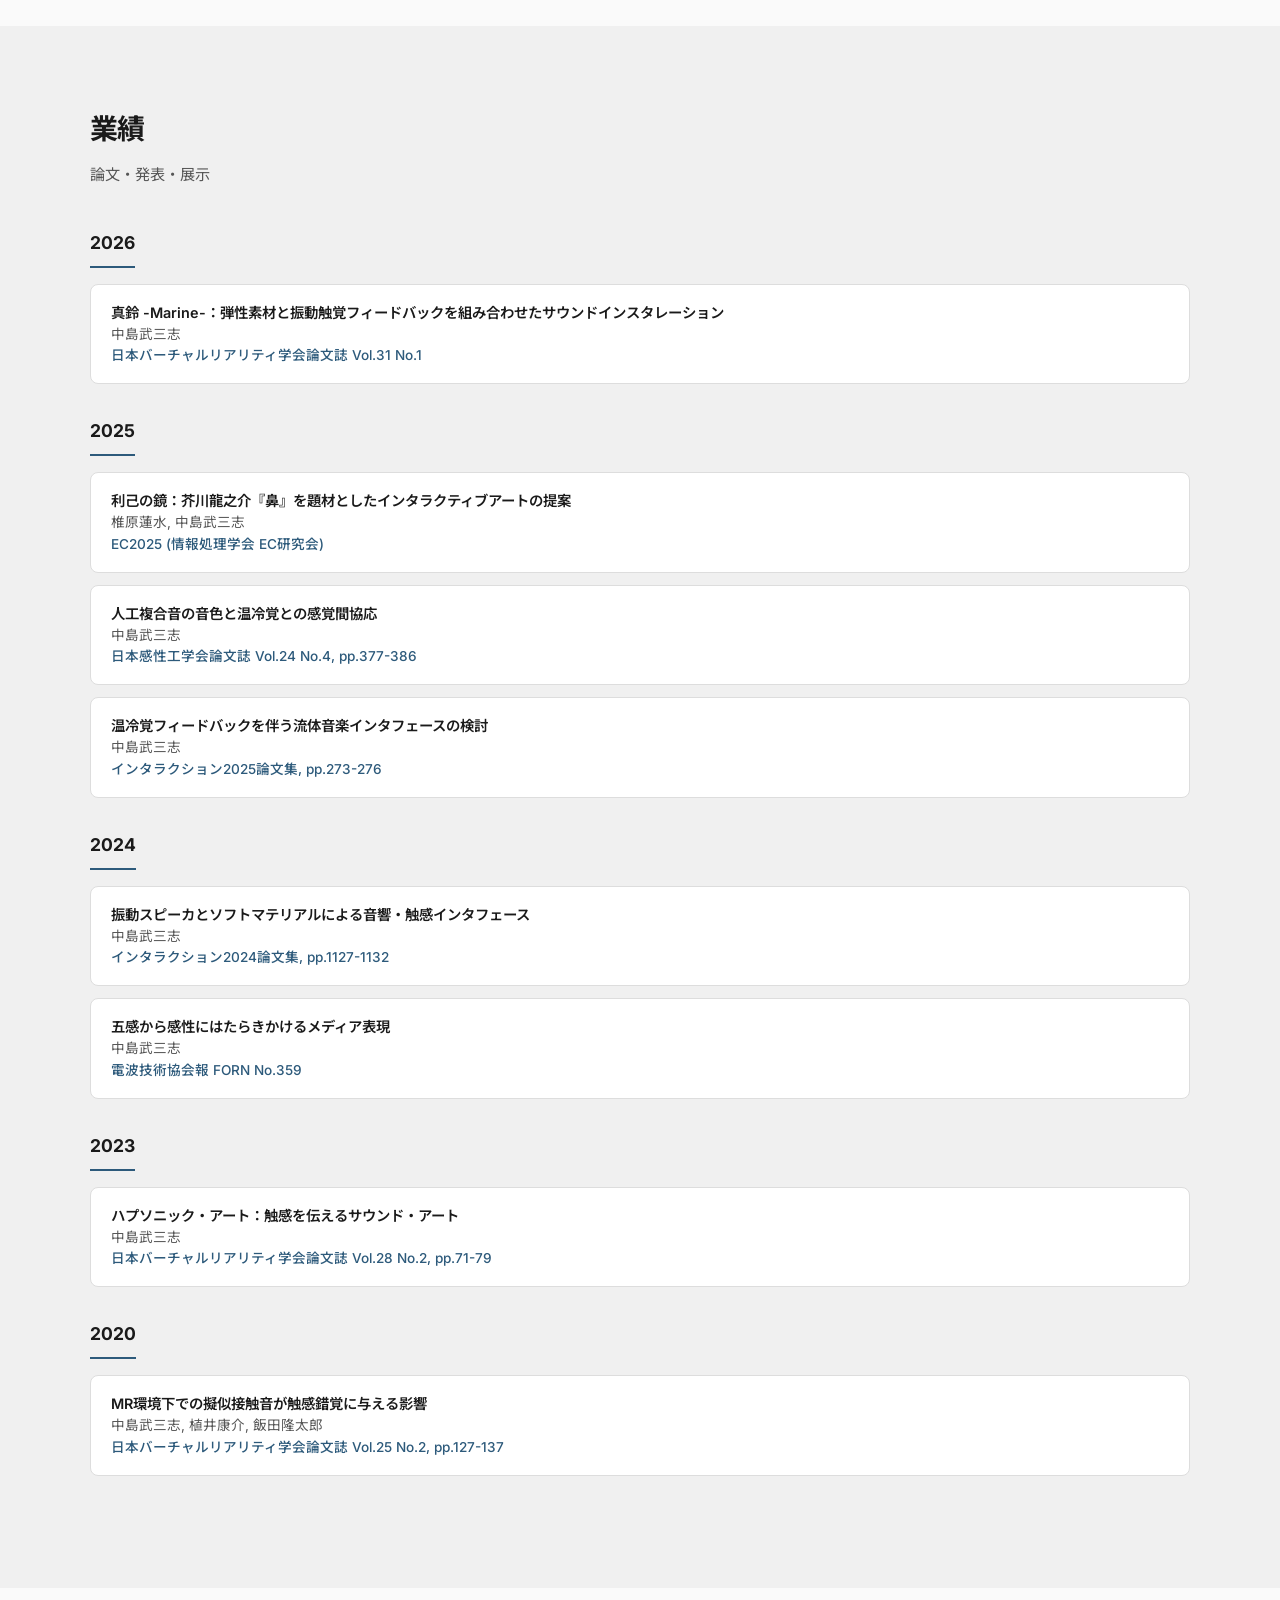
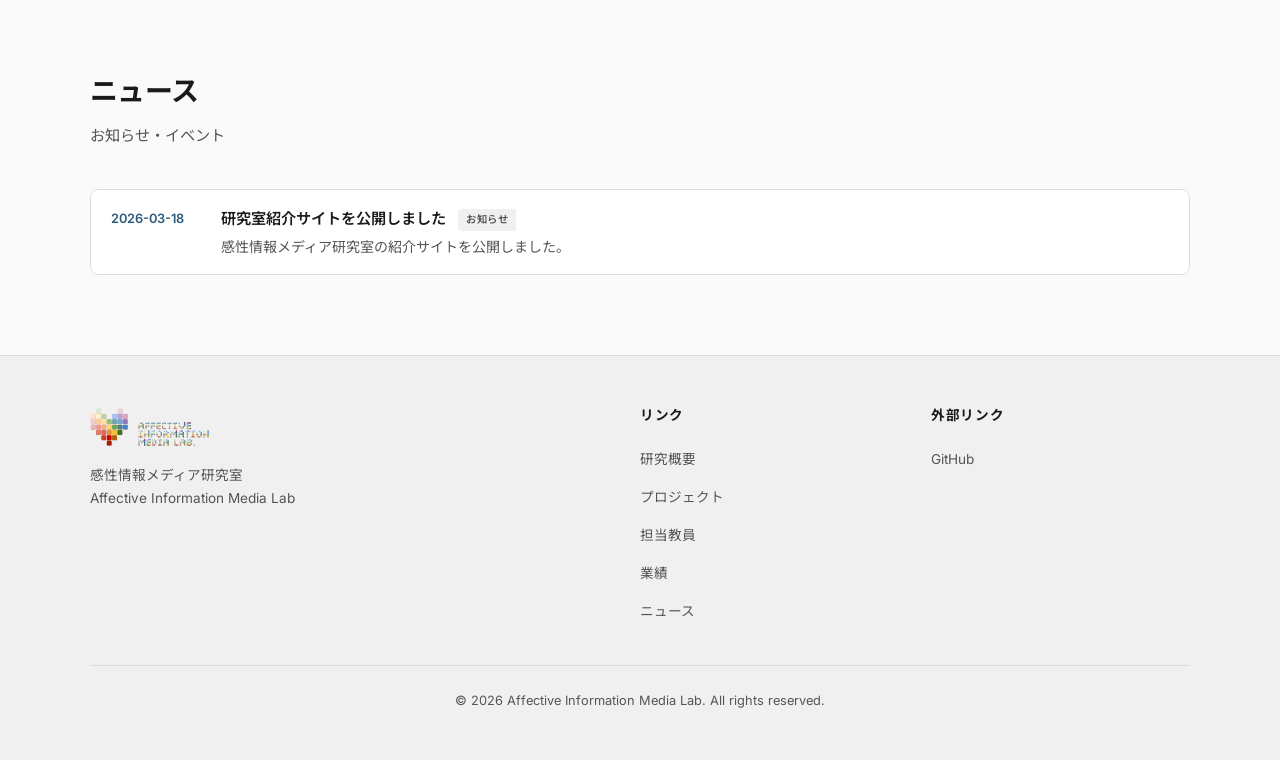
==== commit a53a4202: "add: heroセクションにティーザー映像を追加（2カラムレイアウト） - assets/teaser.html を追加（スタンドアロンHTMLをiframeで埋め込み） - heroを2カラム構成" ====
--- a/index.html
+++ b/index.html
@@ -40,11 +40,16 @@
 
   <!-- Hero -->
   <section class="hero" id="hero">
-    <div class="hero-content fade-in">
-      <img src="assets/img/logo_light.png" alt="感性情報メディア研究室" class="hero-logo" id="hero-logo">
-      <h1>感性情報メディア研究室</h1>
-      <p>感覚間の相互作用、行為による感性体験の創発、動きの共鳴、そして音と触覚の交差。<br>Practice-based Researchを通じて、感性にはたらきかけるメディアのあり方を探究します。</p>
-      <a href="#about" class="hero-cta">研究について →</a>
+    <div class="hero-inner fade-in">
+      <div class="hero-content">
+        <img src="assets/img/logo_light.png" alt="感性情報メディア研究室" class="hero-logo" id="hero-logo">
+        <h1>感性情報メディア研究室</h1>
+        <p>感覚間の相互作用、行為による感性体験の創発、動きの共鳴、そして音と触覚の交差。<br>Practice-based Researchを通じて、感性にはたらきかけるメディアのあり方を探究します。</p>
+        <a href="#about" class="hero-cta">研究について →</a>
+      </div>
+      <div class="hero-teaser">
+        <iframe src="assets/teaser.html" frameborder="0" scrolling="no" title="Lab Teaser"></iframe>
+      </div>
     </div>
   </section>
 
--- a/css/style.css
+++ b/css/style.css
@@ -305,6 +305,27 @@
 }
 
 @media (max-width: 768px) {
+  .hero-inner {
+    flex-direction: column;
+    gap: 2.5rem;
+  }
+
+  .hero-content {
+    text-align: center;
+    max-width: 100%;
+  }
+
+  .hero-logo {
+    margin: 0 auto 2rem;
+  }
+
+  .hero-teaser {
+    width: 100%;
+    max-width: 100%;
+  }
+}
+
+@media (max-width: 768px) {
   .agenda-flow {
     flex-direction: column;
     align-items: center;
@@ -342,19 +363,43 @@
   display: flex;
   align-items: center;
   justify-content: center;
-  text-align: center;
-  padding: calc(var(--nav-height) + 3rem) 1.5rem 5rem;
+  padding: calc(var(--nav-height) + 3rem) 2rem 5rem;
   background: var(--color-bg);
 }
 
+.hero-inner {
+  display: flex;
+  align-items: center;
+  gap: 3rem;
+  width: 100%;
+  max-width: 1280px;
+}
+
 .hero-content {
-  max-width: 900px;
+  flex: 0 0 340px;
+  text-align: left;
+}
+
+.hero-teaser {
+  flex: 1;
+  max-width: 820px;
+  border-radius: 16px;
+  overflow: hidden;
+  aspect-ratio: 16 / 9;
+  box-shadow: 0 4px 32px rgba(0, 0, 0, 0.10);
+}
+
+.hero-teaser iframe {
+  width: 100%;
+  height: 100%;
+  border: none;
+  display: block;
 }
 
 .hero-logo {
   width: auto;
   height: 100px;
-  margin: 0 auto 2rem;
+  margin: 0 0 2rem;
 }
 
 .hero h1 {
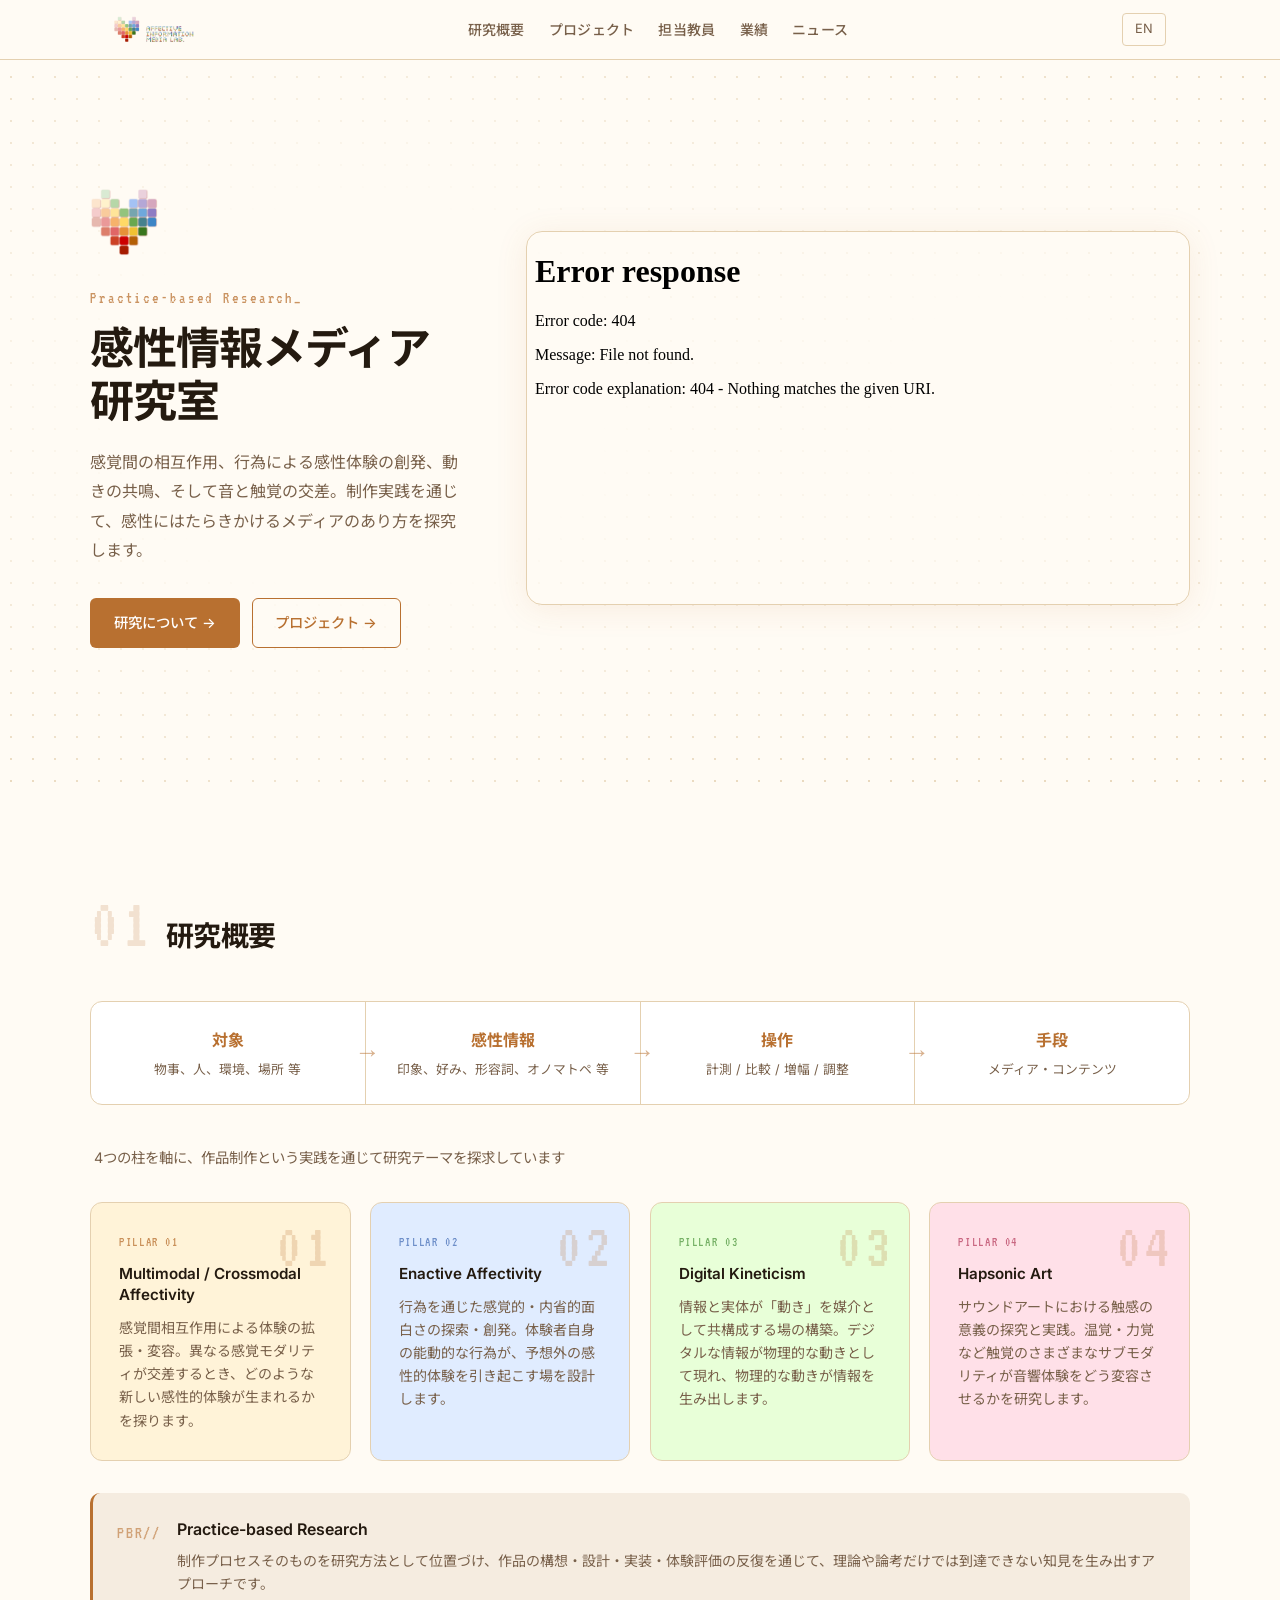
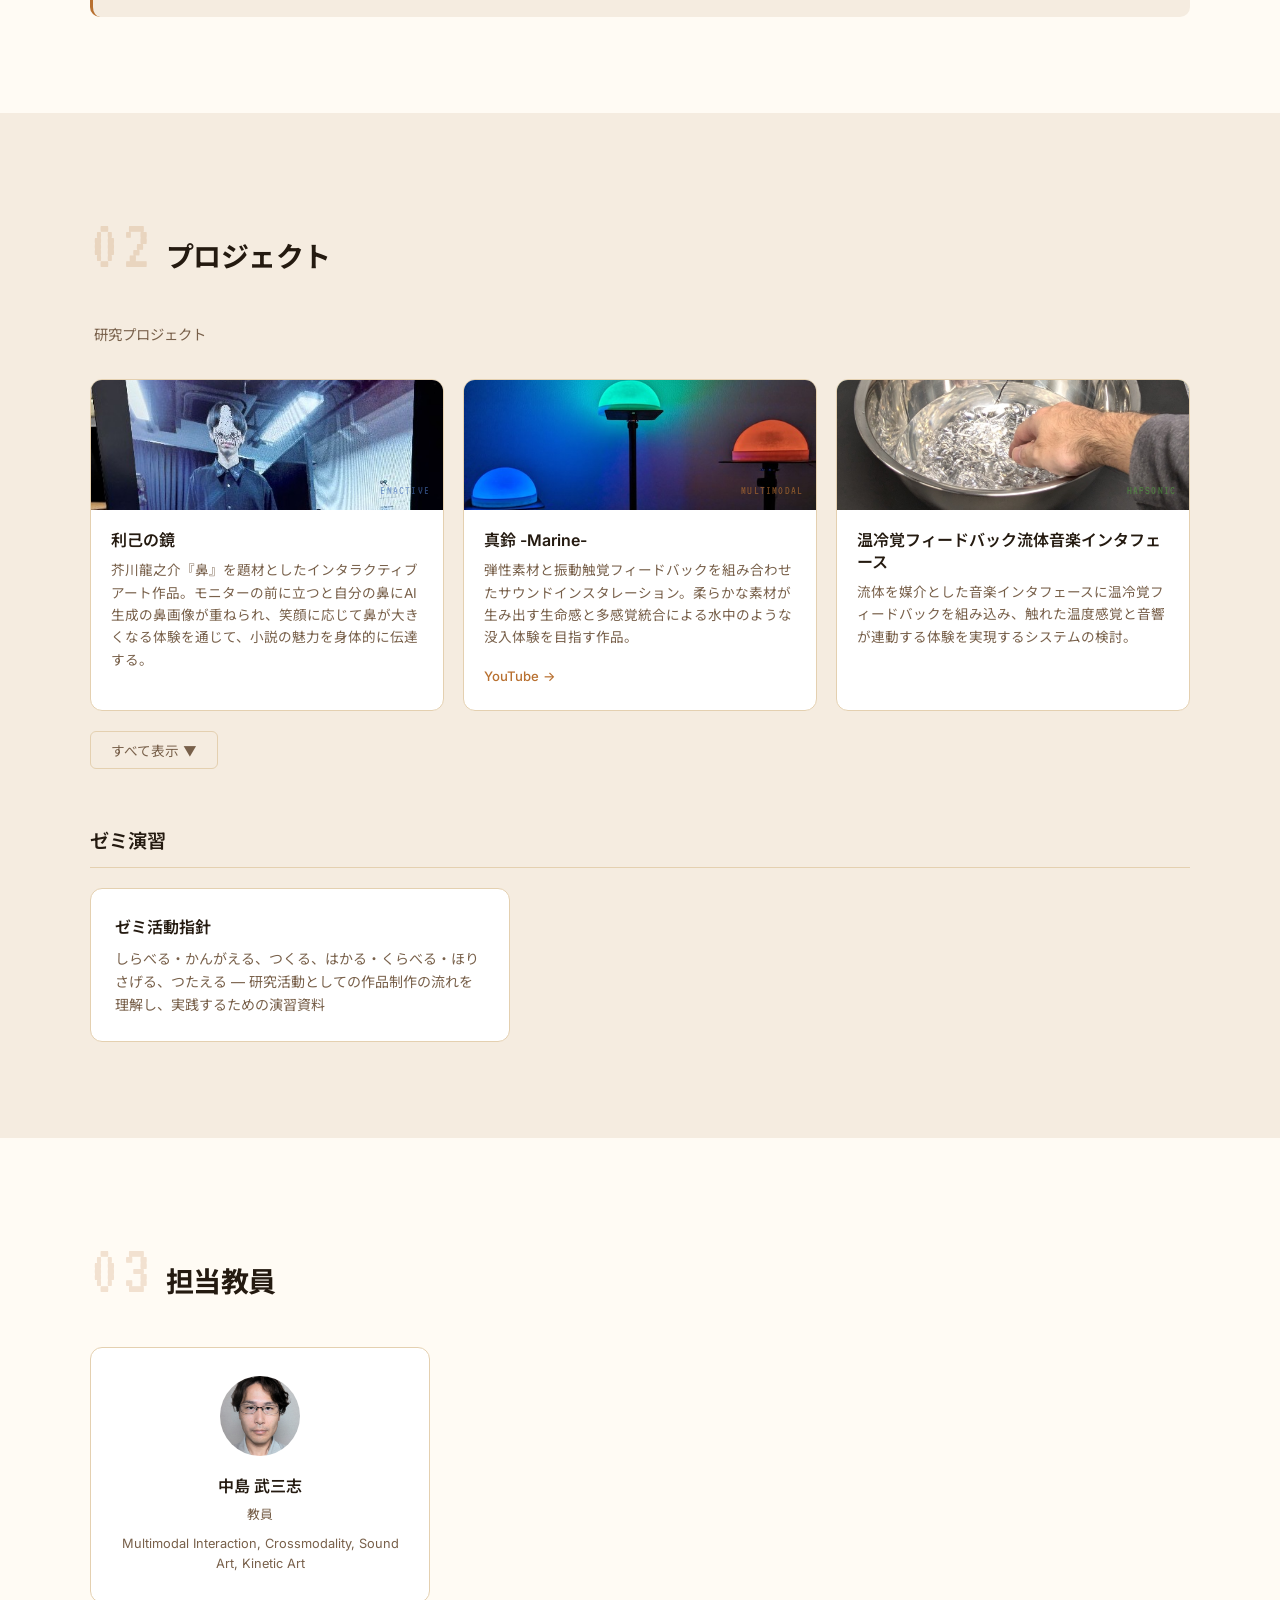
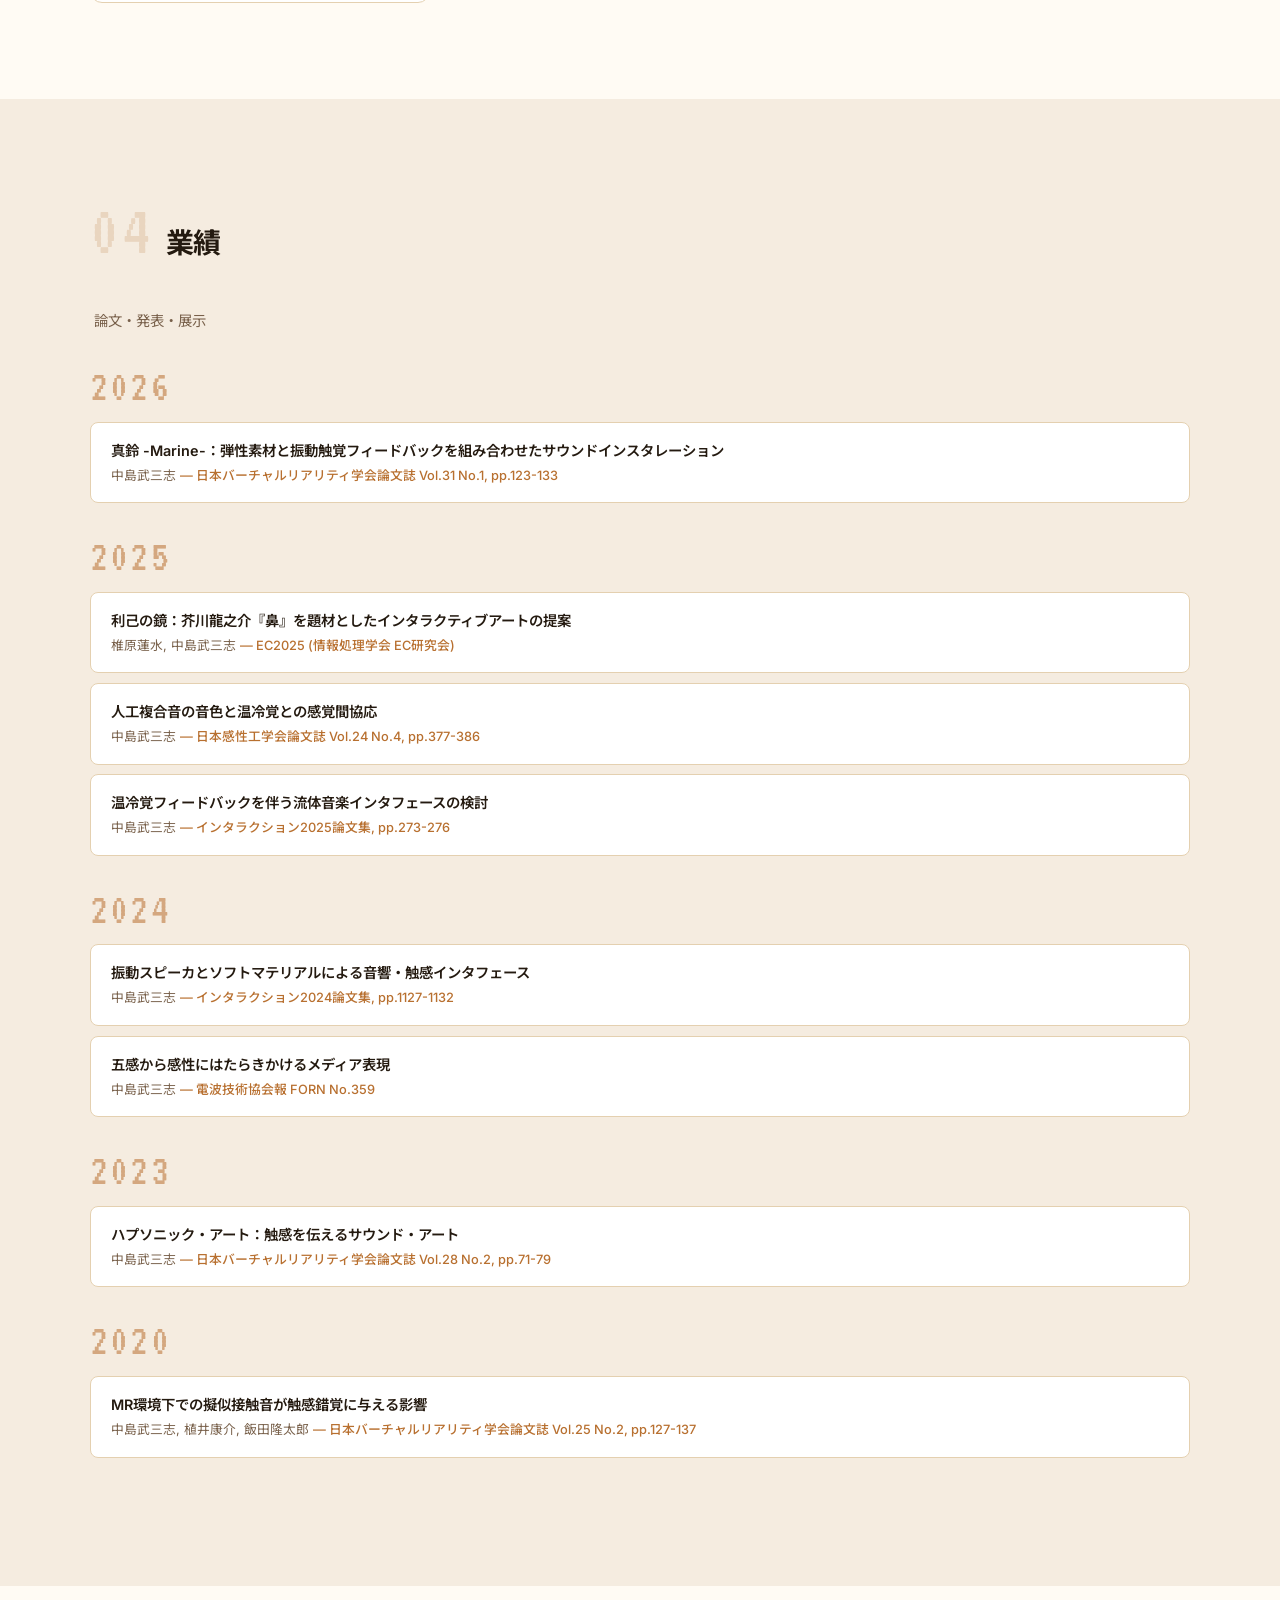
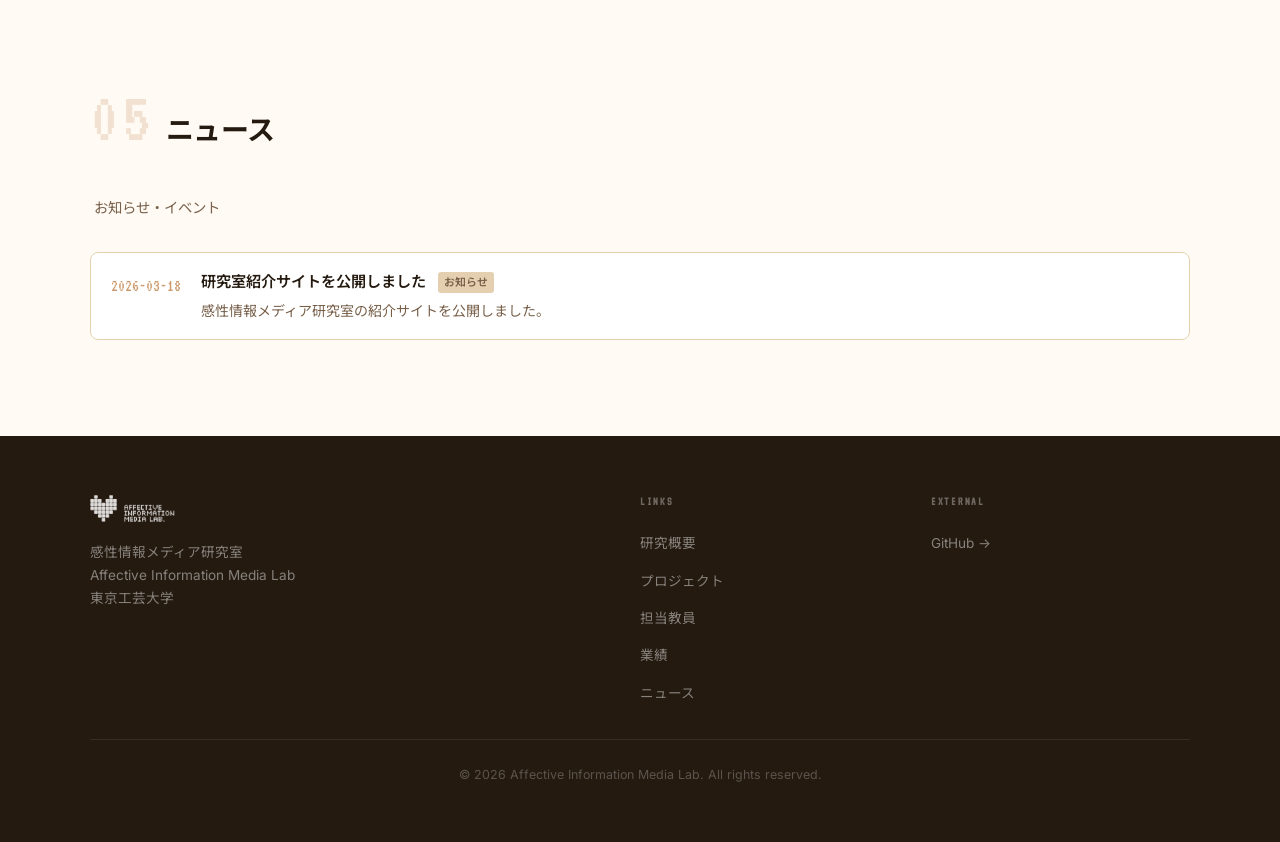
==== commit b538cc12: "redesign: Amberデザインシステムへの全面リニューアル - Amber/ピクセルデザインシステムを適用（CSS変数、VT323フォント、pixel-bg等） - JP/ENページ両方を新レ" ====
--- a/index.html
+++ b/index.html
@@ -1,5 +1,5 @@
 <!DOCTYPE html>
-<html lang="ja" data-theme="light">
+<html lang="ja">
 <head>
   <meta charset="UTF-8">
   <meta name="viewport" content="width=device-width, initial-scale=1.0">
@@ -8,7 +8,7 @@
   <link rel="icon" type="image/png" href="assets/favicon.png">
   <link rel="preconnect" href="https://fonts.googleapis.com">
   <link rel="preconnect" href="https://fonts.gstatic.com" crossorigin>
-  <link href="https://fonts.googleapis.com/css2?family=Inter:wght@400;500;600;700&family=Noto+Sans+JP:wght@400;500;600;700&display=swap" rel="stylesheet">
+  <link href="https://fonts.googleapis.com/css2?family=Inter:wght@400;500;600;700&family=Noto+Sans+JP:wght@400;500;600;700&family=VT323&display=swap" rel="stylesheet">
   <link rel="stylesheet" href="css/style.css">
 </head>
 <body>
@@ -17,7 +17,7 @@
   <nav class="site-nav" id="site-nav">
     <div class="nav-inner">
       <a href="#hero">
-        <img src="assets/img/logo_light.png" alt="Lab Logo" class="nav-logo" id="nav-logo">
+        <img src="assets/logo_full.png" alt="感性情報メディア研究室" class="nav-logo" onerror="this.src='assets/img/logo_light.png'">
       </a>
       <ul class="nav-links" id="nav-links">
         <li><a href="#about">研究概要</a></li>
@@ -27,10 +27,7 @@
         <li><a href="#news">ニュース</a></li>
       </ul>
       <div class="nav-controls">
-        <a href="en/" class="btn-icon" title="English">EN</a>
-        <button class="btn-icon" id="theme-toggle" title="テーマ切替" aria-label="ダークモード切替">
-          <span id="theme-icon">🌙</span>
-        </button>
+        <a href="en/" class="btn-lang">EN</a>
         <button class="hamburger" id="hamburger" aria-label="メニュー">
           <span></span><span></span><span></span>
         </button>
@@ -39,202 +36,249 @@
   </nav>
 
   <!-- Hero -->
-  <section class="hero" id="hero">
-    <div class="hero-inner fade-in">
+  <section class="hero pixel-bg" id="hero">
+    <div class="hero-radial hero-radial-l"></div>
+    <div class="hero-radial hero-radial-r"></div>
+    <div class="hero-inner">
+
+      <!-- Left column -->
       <div class="hero-content">
-        <img src="assets/img/logo_light.png" alt="感性情報メディア研究室" class="hero-logo" id="hero-logo">
-        <h1>感性情報メディア研究室</h1>
-        <p>感覚間の相互作用、行為による感性体験の創発、動きの共鳴、そして音と触覚の交差。<br>Practice-based Researchを通じて、感性にはたらきかけるメディアのあり方を探究します。</p>
-        <a href="#about" class="hero-cta">研究について →</a>
-      </div>
-      <div class="hero-teaser">
+        <img src="assets/logo_mark.png" alt="AIML" class="hero-logo-mark" onerror="this.style.display='none'">
+        <div class="hero-tagline">
+          <span id="typewriter"></span><span class="cursor" id="typewriter-cursor">_</span>
+        </div>
+        <h1>感性情報メディア<br>研究室</h1>
+        <p>感覚間の相互作用、行為による感性体験の創発、動きの共鳴、そして音と触覚の交差。制作実践を通じて、感性にはたらきかけるメディアのあり方を探究します。</p>
+        <div class="hero-ctas">
+          <a href="#about" class="btn-primary">研究について →</a>
+          <a href="#projects" class="btn-outline">プロジェクト →</a>
+        </div>
+      </div>
+
+      <!-- Right column: teaser animation -->
+      <div class="hero-display">
         <iframe src="assets/teaser.html" frameborder="0" scrolling="no" title="Lab Teaser"></iframe>
       </div>
+
     </div>
   </section>
 
   <!-- About -->
   <section class="section" id="about">
-    <div class="section-inner fade-in">
-      <h2 class="section-title">研究概要</h2>
-
-      <div class="research-agenda">
-        <div class="agenda-flow">
-          <div class="agenda-step">
-            <div class="agenda-step-label">対象</div>
-            <div class="agenda-step-content">物事、人、環境、場所 等</div>
-          </div>
-          <div class="agenda-step">
-            <div class="agenda-step-label">感性情報</div>
-            <div class="agenda-step-content">印象、好み、形容詞、オノマトペ 等</div>
-          </div>
-          <div class="agenda-step">
-            <div class="agenda-step-label">操作</div>
-            <div class="agenda-step-content">計測 / 比較 / 増幅 / 軽減 / 調整</div>
-          </div>
-          <div class="agenda-step">
-            <div class="agenda-step-label">手段</div>
-            <div class="agenda-step-content">再現 / 表現するメディア・コンテンツ</div>
-          </div>
-        </div>
-      </div>
-
-      <p class="section-subtitle">4つの柱を軸に、作品制作という実践を通じて研究テーマを探求しています</p>
-
+    <div class="section-inner">
+
+      <div class="section-header fade-up">
+        <span class="section-num" aria-hidden="true">01</span>
+        <h2>研究概要</h2>
+      </div>
+
+      <!-- Agenda flow -->
+      <div class="agenda-card fade-up">
+        <div class="agenda-step">
+          <span class="agenda-arrow-abs" aria-hidden="true">→</span>
+          <div class="agenda-label">対象</div>
+          <div class="agenda-desc">物事、人、環境、場所 等</div>
+        </div>
+        <div class="agenda-step">
+          <span class="agenda-arrow-abs" aria-hidden="true">→</span>
+          <div class="agenda-label">感性情報</div>
+          <div class="agenda-desc">印象、好み、形容詞、オノマトペ 等</div>
+        </div>
+        <div class="agenda-step">
+          <span class="agenda-arrow-abs" aria-hidden="true">→</span>
+          <div class="agenda-label">操作</div>
+          <div class="agenda-desc">計測 / 比較 / 増幅 / 調整</div>
+        </div>
+        <div class="agenda-step">
+          <div class="agenda-label">手段</div>
+          <div class="agenda-desc">メディア・コンテンツ</div>
+        </div>
+      </div>
+
+      <p class="section-subtitle fade-up">4つの柱を軸に、作品制作という実践を通じて研究テーマを探求しています</p>
+
+      <!-- Pillars grid -->
       <div class="pillars-grid">
-        <div class="pillar-card">
-          <span class="pillar-number">01</span>
+        <div class="pillar-card p-card p1-card fade-up">
+          <div class="pillar-bg-num" aria-hidden="true">01</div>
+          <div class="pillar-label">PILLAR 01</div>
           <h3>Multimodal / Crossmodal Affectivity</h3>
           <p>感覚間相互作用による体験の拡張・変容。異なる感覚モダリティが交差するとき、どのような新しい感性的体験が生まれるかを探ります。</p>
         </div>
-        <div class="pillar-card">
-          <span class="pillar-number">02</span>
+        <div class="pillar-card p-card p2-card fade-up">
+          <div class="pillar-bg-num" aria-hidden="true">02</div>
+          <div class="pillar-label">PILLAR 02</div>
           <h3>Enactive Affectivity</h3>
           <p>行為を通じた感覚的・内省的面白さの探索・創発。体験者自身の能動的な行為が、予想外の感性的体験を引き起こす場を設計します。</p>
         </div>
-        <div class="pillar-card">
-          <span class="pillar-number">03</span>
+        <div class="pillar-card p-card p3-card fade-up">
+          <div class="pillar-bg-num" aria-hidden="true">03</div>
+          <div class="pillar-label">PILLAR 03</div>
           <h3>Digital Kineticism</h3>
           <p>情報と実体が「動き」を媒介として共構成する場の構築。デジタルな情報が物理的な動きとして現れ、物理的な動きが情報を生み出します。</p>
         </div>
-        <div class="pillar-card">
-          <span class="pillar-number">04</span>
+        <div class="pillar-card p-card p4-card fade-up">
+          <div class="pillar-bg-num" aria-hidden="true">04</div>
+          <div class="pillar-label">PILLAR 04</div>
           <h3>Hapsonic Art</h3>
           <p>サウンドアートにおける触感の意義の探究と実践。温覚・力覚など触覚のさまざまなサブモダリティが音響体験をどう変容させるかを研究します。</p>
         </div>
       </div>
 
-      <div class="approach-block">
-        <h3>Practice-based Research</h3>
-        <p>制作プロセスそのものを研究方法として位置づけ、作品の構想・設計・実装・体験評価の反復を通じて、理論や論考だけでは到達できない知見を生み出すアプローチです。</p>
-      </div>
+      <!-- PBR note -->
+      <div class="pbr-note fade-up">
+        <span class="pbr-prefix" aria-hidden="true">PBR//</span>
+        <div>
+          <h3>Practice-based Research</h3>
+          <p>制作プロセスそのものを研究方法として位置づけ、作品の構想・設計・実装・体験評価の反復を通じて、理論や論考だけでは到達できない知見を生み出すアプローチです。</p>
+        </div>
+      </div>
+
     </div>
   </section>
 
   <!-- Projects -->
-  <section class="section" id="projects" style="background: var(--color-bg-alt);">
-    <div class="section-inner fade-in">
-      <h2 class="section-title">プロジェクト</h2>
+  <section class="section section-alt" id="projects">
+    <div class="section-inner">
+
+      <div class="section-header fade-up">
+        <span class="section-num" aria-hidden="true">02</span>
+        <h2>プロジェクト</h2>
+      </div>
       <p class="section-subtitle">研究プロジェクト</p>
 
       <div class="projects-grid collapsed" id="research-projects">
-        <div class="project-card">
-          <div class="project-thumb">
-            <img src="assets/img/rikono-kagami.jpg" alt="利己の鏡" style="width:100%;height:100%;object-fit:cover;">
+
+        <!-- 利己の鏡 — Enactive (p2 blue) -->
+        <div class="project-card p-card fade-up">
+          <div class="project-thumb proj-thumb-p2">
+            <img src="assets/img/rikono-kagami.jpg" alt="利己の鏡" style="width:100%;height:100%;object-fit:cover;" onerror="this.style.display='none'">
+            <span class="project-pillar-tag proj-tag-p2">ENACTIVE</span>
           </div>
           <div class="project-body">
             <h3>利己の鏡</h3>
             <p>芥川龍之介『鼻』を題材としたインタラクティブアート作品。モニターの前に立つと自分の鼻にAI生成の鼻画像が重ねられ、笑顔に応じて鼻が大きくなる体験を通じて、小説の魅力を身体的に伝達する。</p>
-            <p style="font-size: 0.8rem; color: var(--color-text-secondary); margin-bottom: 0.5rem;">
-              関連する柱：Enactive Affectivity
-            </p>
-          </div>
-        </div>
-
-        <div class="project-card">
-          <div class="project-thumb">
-            <img src="assets/img/fluid-interface.jpg" alt="温冷覚フィードバック流体音楽インタフェース" style="width:100%;height:100%;object-fit:cover;">
+          </div>
+        </div>
+
+        <!-- 真鈴 — Multimodal (p1 amber) -->
+        <div class="project-card p-card fade-up">
+          <div class="project-thumb proj-thumb-p1">
+            <img src="assets/img/marine.jpg" alt="真鈴 -Marine-" style="width:100%;height:100%;object-fit:cover;" onerror="this.style.display='none'">
+            <span class="project-pillar-tag proj-tag-p1">MULTIMODAL</span>
+          </div>
+          <div class="project-body">
+            <h3>真鈴 -Marine-</h3>
+            <p>弾性素材と振動触覚フィードバックを組み合わせたサウンドインスタレーション。柔らかな素材が生み出す生命感と多感覚統合による水中のような没入体験を目指す作品。</p>
+            <a href="https://youtu.be/U345iavhEII" class="project-link" target="_blank" rel="noopener">YouTube →</a>
+          </div>
+        </div>
+
+        <!-- 温冷覚 — Hapsonic/Multimodal (p3 green) -->
+        <div class="project-card p-card fade-up">
+          <div class="project-thumb proj-thumb-p3">
+            <img src="assets/img/fluid-interface.jpg" alt="温冷覚フィードバック流体音楽インタフェース" style="width:100%;height:100%;object-fit:cover;" onerror="this.style.display='none'">
+            <span class="project-pillar-tag proj-tag-p3">HAPSONIC</span>
           </div>
           <div class="project-body">
             <h3>温冷覚フィードバック流体音楽インタフェース</h3>
             <p>流体を媒介とした音楽インタフェースに温冷覚フィードバックを組み込み、触れた温度感覚と音響が連動する体験を実現するシステムの検討。</p>
-            <p style="font-size: 0.8rem; color: var(--color-text-secondary); margin-bottom: 0.5rem;">
-              関連する柱：Multimodal/Crossmodal Affectivity, Hapsonic Art
-            </p>
-          </div>
-        </div>
-
-        <div class="project-card">
-          <div class="project-thumb">
-            <img src="assets/img/marine.jpg" alt="真鈴 -Marine-" style="width:100%;height:100%;object-fit:cover;">
-          </div>
-          <div class="project-body">
-            <h3>真鈴 -Marine-</h3>
-            <p>弾性素材と振動触覚フィードバックを組み合わせたサウンドインスタレーション。柔らかな素材が生み出す生命感と、視聴触覚の多感覚統合による水中のような没入体験を目指す作品。</p>
-            <p style="font-size: 0.8rem; color: var(--color-text-secondary); margin-bottom: 0.5rem;">
-              関連する柱：Multimodal/Crossmodal Affectivity, Enactive Affectivity, Hapsonic Art
-            </p>
-            <a href="https://youtu.be/U345iavhEII" class="project-link" target="_blank" rel="noopener">YouTube →</a>
-          </div>
-        </div>
-
-        <div class="project-card">
-          <div class="project-thumb">
-            <img src="assets/img/heartbeater.jpg" alt="HeartBeater" style="width:100%;height:100%;object-fit:cover;">
+          </div>
+        </div>
+
+        <!-- HeartBeater — Multimodal (p4 pink) -->
+        <div class="project-card p-card fade-up">
+          <div class="project-thumb proj-thumb-p4">
+            <img src="assets/img/heartbeater.jpg" alt="HeartBeater" style="width:100%;height:100%;object-fit:cover;" onerror="this.style.display='none'">
+            <span class="project-pillar-tag proj-tag-p4">MULTIMODAL</span>
           </div>
           <div class="project-body">
             <h3>HeartBeater</h3>
-            <p>他者の存在感や精神状態を示唆するマルチモーダル心音提示デバイス。心拍を音・振動・光などの複数の感覚チャネルで提示し、離れた相手の「いま、ここにいる」感覚を伝える。</p>
-            <p style="font-size: 0.8rem; color: var(--color-text-secondary); margin-bottom: 0.5rem;">
-              関連する柱：Multimodal/Crossmodal Affectivity
-            </p>
+            <p>他者の存在感や精神状態を示唆するマルチモーダル心音提示デバイス。心拍を音・振動・光などの複数の感覚チャネルで提示し、離れた相手の「いま」を伝える。</p>
             <a href="https://youtu.be/XWC-d0EUwBM" class="project-link" target="_blank" rel="noopener">YouTube →</a>
           </div>
         </div>
-      </div>
-      <button class="toggle-projects-btn" data-target="research-projects" data-label-show="すべてのプロジェクトを表示" data-label-hide="閉じる">
-        <span class="label">すべてのプロジェクトを表示</span><span class="arrow">▼</span>
+
+      </div>
+
+      <button class="toggle-projects-btn" id="toggle-projects-btn" data-target="research-projects" data-label-show="すべて表示 ▼" data-label-hide="閉じる ▲">
+        すべて表示 ▼
       </button>
 
+      <!-- Seminar -->
       <h3 class="subsection-title">ゼミ演習</h3>
-
-      <div class="projects-grid">
-        <a href="https://www.634nakajima.com/affective-media-seminar/ja/" class="workshop-card" style="text-decoration: none; color: inherit; cursor: pointer;">
-          <h3>ゼミ活動指針</h3>
-          <p class="workshop-overview">しらべる・かんがえる、つくる、はかる・くらべる・ほりさげる、つたえる ― 研究活動としての作品制作の流れを理解し、実践するためのゼミ演習資料</p>
-        </a>
-      </div>
+      <a href="https://www.634nakajima.com/affective-media-seminar/ja/" class="seminar-card p-card" target="_blank" rel="noopener">
+        <h4>ゼミ活動指針</h4>
+        <p>しらべる・かんがえる、つくる、はかる・くらべる・ほりさげる、つたえる ― 研究活動としての作品制作の流れを理解し、実践するための演習資料</p>
+      </a>
+
     </div>
   </section>
 
   <!-- Members -->
   <section class="section" id="members">
-    <div class="section-inner fade-in">
-      <h2 class="section-title">担当教員</h2>
+    <div class="section-inner">
+
+      <div class="section-header fade-up">
+        <span class="section-num" aria-hidden="true">03</span>
+        <h2>担当教員</h2>
+      </div>
 
       <div class="members-grid">
-        <div class="member-card">
-          <div class="member-avatar"><img src="assets/img/nakajima.jpg" alt="中島 武三志"></div>
+        <div class="member-card p-card fade-up">
+          <div class="member-avatar">
+            <img src="assets/img/nakajima.jpg" alt="中島 武三志">
+          </div>
           <h3>中島 武三志</h3>
           <p class="member-role">教員</p>
           <p class="member-interests">Multimodal Interaction, Crossmodality, Sound Art, Kinetic Art</p>
         </div>
-
-      </div>
+      </div>
+
     </div>
   </section>
 
   <!-- Publications -->
-  <section class="section" id="publications" style="background: var(--color-bg-alt);">
-    <div class="section-inner fade-in">
-      <h2 class="section-title">業績</h2>
+  <section class="section section-alt" id="publications">
+    <div class="section-inner">
+
+      <div class="section-header fade-up">
+        <span class="section-num" aria-hidden="true">04</span>
+        <h2>業績</h2>
+      </div>
       <p class="section-subtitle">論文・発表・展示</p>
       <div id="publications-container">
         <div class="empty-state">読み込み中...</div>
       </div>
+
     </div>
   </section>
 
   <!-- News -->
   <section class="section" id="news">
-    <div class="section-inner fade-in">
-      <h2 class="section-title">ニュース</h2>
+    <div class="section-inner">
+
+      <div class="section-header fade-up">
+        <span class="section-num" aria-hidden="true">05</span>
+        <h2>ニュース</h2>
+      </div>
       <p class="section-subtitle">お知らせ・イベント</p>
       <div id="news-container">
         <div class="empty-state">読み込み中...</div>
       </div>
+
     </div>
   </section>
 
   <!-- Footer -->
   <footer class="site-footer">
     <div class="footer-inner">
-      <div class="footer-about">
-        <img src="assets/img/logo_light.png" alt="Lab Logo" style="height: 48px;" id="footer-logo">
-        <p>感性情報メディア研究室<br>Affective Information Media Lab</p>
+      <div class="footer-brand">
+        <img src="assets/logo_full.png" alt="感性情報メディア研究室" class="footer-logo" onerror="this.src='assets/img/logo_light.png'">
+        <p>感性情報メディア研究室<br>Affective Information Media Lab<br>東京工芸大学</p>
       </div>
       <div>
-        <h4 class="footer-heading">リンク</h4>
+        <h4 class="footer-heading">LINKS</h4>
         <ul class="footer-links">
           <li><a href="#about">研究概要</a></li>
           <li><a href="#projects">プロジェクト</a></li>
@@ -244,9 +288,9 @@
         </ul>
       </div>
       <div>
-        <h4 class="footer-heading">外部リンク</h4>
+        <h4 class="footer-heading">EXTERNAL</h4>
         <ul class="footer-links">
-          <li><a href="https://github.com/634nakajima" target="_blank" rel="noopener">GitHub</a></li>
+          <li><a href="https://github.com/634nakajima" target="_blank" rel="noopener">GitHub →</a></li>
         </ul>
       </div>
     </div>
--- a/css/style.css
+++ b/css/style.css
@@ -1,46 +1,29 @@
 /* ========================================
-   Affective Information Media Lab — Site Styles
+   Affective Information Media Lab — Amber Redesign
    ======================================== */
 
-/* --- CSS Custom Properties --- */
 :root {
-  --color-bg: #fafafa;
-  --color-bg-alt: #f0f0f0;
-  --color-text: #1a1a1a;
-  --color-text-secondary: #555;
-  --color-accent: #2d5a7b;
-  --color-accent-light: #3a7ca5;
-  --color-border: #ddd;
-  --color-card-bg: #fff;
-  --color-card-shadow: rgba(0, 0, 0, 0.06);
-  --color-hero-overlay: rgba(255, 255, 255, 0.85);
-  --font-heading: 'Inter', 'Noto Sans JP', sans-serif;
-  --font-body: 'Inter', 'Noto Sans JP', sans-serif;
+  --bg:       #fffbf4;
+  --bg-alt:   #f5ece0;
+  --card:     #ffffff;
+  --fg1:      #241a10;
+  --fg2:      #78604a;
+  --accent:   #b87030;
+  --accent-h: #d08840;
+  --border:   #e4d0b0;
+  --shadow:   rgba(184, 112, 48, 0.10);
+
+  --p1-bg: #fff3d8; --p1-ac: #b87030;
+  --p2-bg: #e0ecff; --p2-ac: #4870b8;
+  --p3-bg: #e8ffd8; --p3-ac: #509840;
+  --p4-bg: #ffe0e8; --p4-ac: #b84060;
+
   --max-width: 1100px;
   --nav-height: 60px;
-  --section-padding: 5rem 1.5rem;
-  --transition: 0.3s ease;
-}
-
-[data-theme="dark"] {
-  --color-bg: #111;
-  --color-bg-alt: #1a1a1a;
-  --color-text: #e8e8e8;
-  --color-text-secondary: #aaa;
-  --color-accent: #5a9ec5;
-  --color-accent-light: #7ab8db;
-  --color-border: #333;
-  --color-card-bg: #1e1e1e;
-  --color-card-shadow: rgba(0, 0, 0, 0.3);
-  --color-hero-overlay: rgba(17, 17, 17, 0.85);
-}
-
-/* --- Reset & Base --- */
-*, *::before, *::after {
-  margin: 0;
-  padding: 0;
-  box-sizing: border-box;
-}
+}
+
+/* ---- Reset ---- */
+*, *::before, *::after { margin: 0; padding: 0; box-sizing: border-box; }
 
 html {
   scroll-behavior: smooth;
@@ -48,46 +31,29 @@
 }
 
 body {
-  font-family: var(--font-body);
-  font-size: 1.1rem;
-  color: var(--color-text);
-  background: var(--color-bg);
-  line-height: 1.7;
+  font-family: 'Inter', 'Noto Sans JP', sans-serif;
+  font-size: 1.05rem;
+  color: var(--fg1);
+  background: var(--bg);
+  line-height: 1.75;
   -webkit-font-smoothing: antialiased;
 }
 
-a {
-  color: var(--color-accent);
-  text-decoration: none;
-  transition: color var(--transition);
-}
-
-a:hover {
-  color: var(--color-accent-light);
-}
-
-img {
-  max-width: 100%;
-  height: auto;
-  display: block;
-}
-
-/* --- Navigation --- */
+a { color: var(--accent); text-decoration: none; }
+a:hover { color: var(--accent-h); }
+img { max-width: 100%; height: auto; display: block; }
+
+/* ---- Navigation ---- */
 .site-nav {
   position: fixed;
-  top: 0;
-  left: 0;
-  right: 0;
+  top: 0; left: 0; right: 0;
   height: var(--nav-height);
-  background: var(--color-bg);
-  border-bottom: 1px solid var(--color-border);
+  background: var(--bg);
+  border-bottom: 1px solid var(--border);
   z-index: 1000;
-  transition: background var(--transition), box-shadow var(--transition);
-}
-
-.site-nav.scrolled {
-  box-shadow: 0 2px 12px var(--color-card-shadow);
-}
+  transition: box-shadow 0.3s ease;
+}
+.site-nav.scrolled { box-shadow: 0 2px 16px var(--shadow); }
 
 .nav-inner {
   max-width: var(--max-width);
@@ -99,10 +65,7 @@
   padding: 0 1.5rem;
 }
 
-.nav-logo {
-  height: 40px;
-  width: auto;
-}
+.nav-logo { height: 32px; width: auto; }
 
 .nav-links {
   display: flex;
@@ -112,19 +75,19 @@
 }
 
 .nav-links a {
-  color: var(--color-text-secondary);
+  color: var(--fg2);
   font-size: 0.875rem;
   font-weight: 500;
   letter-spacing: 0.02em;
   padding: 0.25rem 0;
   border-bottom: 2px solid transparent;
-  transition: color var(--transition), border-color var(--transition);
-}
-
+  transition: color 0.25s ease, border-color 0.25s ease;
+  text-decoration: none;
+}
 .nav-links a:hover,
 .nav-links a.active {
-  color: var(--color-text);
-  border-bottom-color: var(--color-accent);
+  color: var(--fg1);
+  border-bottom-color: var(--accent);
 }
 
 .nav-controls {
@@ -133,21 +96,16 @@
   gap: 0.75rem;
 }
 
-.btn-icon {
-  background: none;
-  border: 1px solid var(--color-border);
-  border-radius: 6px;
-  padding: 0.4rem 0.6rem;
-  cursor: pointer;
-  color: var(--color-text-secondary);
+.btn-lang {
   font-size: 0.8rem;
-  transition: all var(--transition);
-}
-
-.btn-icon:hover {
-  background: var(--color-bg-alt);
-  color: var(--color-text);
-}
+  padding: 4px 12px;
+  border: 1px solid var(--border);
+  border-radius: 4px;
+  color: var(--fg2);
+  text-decoration: none;
+  transition: 0.2s ease;
+}
+.btn-lang:hover { background: var(--bg-alt); color: var(--fg1); }
 
 .hamburger {
   display: none;
@@ -156,672 +114,655 @@
   cursor: pointer;
   padding: 0.5rem;
 }
-
 .hamburger span {
   display: block;
   width: 22px;
   height: 2px;
-  background: var(--color-text);
+  background: var(--fg1);
   margin: 5px 0;
-  transition: all var(--transition);
-}
-
-/* --- Mobile Nav --- */
-@media (max-width: 768px) {
-  .nav-links {
-    display: none;
-    position: absolute;
-    top: var(--nav-height);
-    left: 0;
-    right: 0;
-    background: var(--color-bg);
-    flex-direction: column;
-    padding: 1rem 1.5rem;
-    border-bottom: 1px solid var(--color-border);
-    gap: 0.5rem;
-  }
-
-  .nav-links.open {
-    display: flex;
-  }
-
-  .nav-links a {
-    padding: 0.6rem 0;
-    display: block;
-  }
-
-  .hamburger {
-    display: block;
-  }
-}
-
-/* --- Section Base --- */
+  transition: 0.3s ease;
+}
+
+/* ---- Pixel grid background ---- */
+.pixel-bg {
+  background-image: radial-gradient(circle, var(--border) 1px, transparent 1px);
+  background-size: 22px 22px;
+}
+
+/* ---- Animations ---- */
+@keyframes blink { 0%,100%{opacity:1} 50%{opacity:0} }
+.cursor { display: inline-block; animation: blink 1s step-end infinite; }
+
+@keyframes fadeUp {
+  from { opacity: 0; transform: translateY(18px); }
+  to   { opacity: 1; transform: translateY(0); }
+}
+.fade-up { opacity: 0; }
+.fade-up.visible { animation: fadeUp 0.55s ease forwards; }
+
+@keyframes flicker { 0%,100%{opacity:1} 92%{opacity:0.97} 95%{opacity:0.93} }
+.screen { animation: flicker 4s ease-in-out infinite; }
+
+/* ---- Card hover (pixel-step feel) ---- */
+.p-card {
+  transition: transform 0.15s steps(2, end), box-shadow 0.2s ease;
+}
+.p-card:hover {
+  transform: translate(-2px, -4px);
+  box-shadow: 3px 6px 0 var(--border), 0 12px 32px var(--shadow);
+}
+
+/* ---- Section base ---- */
 .section {
-  padding: var(--section-padding);
-}
+  padding: 6rem 1.5rem;
+  background: var(--bg);
+}
+.section-alt { background: var(--bg-alt); }
 
 .section-inner {
   max-width: var(--max-width);
   margin: 0 auto;
 }
 
-.section-title {
-  font-family: var(--font-heading);
+.section-header {
+  display: flex;
+  align-items: baseline;
+  gap: 0.75rem;
+  margin-bottom: 2.5rem;
+}
+.section-num {
+  font-family: 'VT323', monospace;
+  font-size: 4.5rem;
+  line-height: 1;
+  color: var(--accent);
+  opacity: 0.18;
+  letter-spacing: 0.04em;
+  user-select: none;
+}
+.section-header h2 {
   font-size: 1.75rem;
   font-weight: 700;
-  margin-bottom: 0.5rem;
-  color: var(--color-text);
   letter-spacing: -0.02em;
+  color: var(--fg1);
 }
 
 .section-subtitle {
-  color: var(--color-text-secondary);
-  font-size: 0.95rem;
-  margin-bottom: 2.5rem;
+  font-size: 0.9rem;
+  color: var(--fg2);
+  margin-bottom: 2rem;
+  padding-left: 0.25rem;
 }
 
 .subsection-title {
-  font-family: var(--font-heading);
-  font-size: 1.3rem;
+  font-size: 1.2rem;
   font-weight: 600;
-  margin-top: 3rem;
-  margin-bottom: 1.5rem;
-  color: var(--color-text);
+  margin-top: 3.5rem;
+  margin-bottom: 1.25rem;
+  color: var(--fg1);
   padding-bottom: 0.5rem;
-  border-bottom: 2px solid var(--color-border);
-}
-
-/* --- Research Agenda --- */
-.research-agenda {
-  margin-bottom: 3rem;
-  padding: 2rem;
-  background: var(--color-card-bg);
-  border: 1px solid var(--color-border);
-  border-radius: 10px;
-}
-
-.agenda-flow {
-  display: flex;
-  align-items: stretch;
-  gap: 0;
-  flex-wrap: wrap;
-  justify-content: center;
-}
-
-.agenda-step {
+  border-bottom: 1px solid var(--border);
+}
+
+/* ---- Hero ---- */
+.hero {
+  min-height: 88vh;
+  display: flex;
+  align-items: center;
+  padding: calc(var(--nav-height) + 4rem) 2rem 5rem;
+  position: relative;
+  overflow: hidden;
+}
+
+.hero-radial {
+  position: absolute;
+  inset: 0;
+  pointer-events: none;
+}
+.hero-radial-l {
+  background: radial-gradient(ellipse 55% 70% at 28% 50%, var(--bg) 35%, transparent 100%);
+}
+.hero-radial-r {
+  background: radial-gradient(ellipse 40% 60% at 78% 50%, var(--bg) 20%, transparent 100%);
+}
+
+.hero-inner {
+  max-width: var(--max-width);
+  margin: 0 auto;
+  width: 100%;
+  display: flex;
+  align-items: center;
+  gap: 3.5rem;
+  position: relative;
+  z-index: 1;
+}
+
+.hero-content { flex: 0 0 380px; }
+
+.hero-logo-mark {
+  height: 68px;
+  margin-bottom: 1.75rem;
+}
+
+.hero-tagline {
+  font-family: 'VT323', monospace;
+  font-size: 1rem;
+  color: var(--accent);
+  letter-spacing: 0.18em;
+  margin-bottom: 0.6rem;
+  opacity: 0.75;
+}
+
+.hero-content h1 {
+  font-size: clamp(1.9rem, 3.8vw, 2.75rem);
+  font-weight: 700;
+  letter-spacing: -0.025em;
+  line-height: 1.2;
+  margin-bottom: 1.25rem;
+  color: var(--fg1);
+}
+
+.hero-content p {
+  font-size: 1rem;
+  color: var(--fg2);
+  line-height: 1.85;
+  margin-bottom: 2rem;
+}
+
+.hero-ctas { display: flex; gap: 0.75rem; flex-wrap: wrap; }
+
+.btn-primary {
+  display: inline-flex;
+  align-items: center;
+  gap: 0.4rem;
+  padding: 0.7rem 1.5rem;
+  background: var(--accent);
+  color: #fff;
+  border-radius: 6px;
+  font-weight: 500;
+  font-size: 0.9rem;
+  text-decoration: none;
+  transition: background 0.2s ease;
+}
+.btn-primary:hover { background: var(--accent-h); color: #fff; }
+
+.btn-outline {
+  display: inline-flex;
+  align-items: center;
+  gap: 0.4rem;
+  padding: 0.7rem 1.4rem;
+  background: transparent;
+  color: var(--accent);
+  border: 1px solid var(--accent);
+  border-radius: 6px;
+  font-weight: 500;
+  font-size: 0.9rem;
+  text-decoration: none;
+  transition: background 0.2s ease, color 0.2s ease;
+}
+.btn-outline:hover { background: var(--accent); color: #fff; }
+
+/* Hero display (teaser iframe) */
+.hero-display {
   flex: 1;
-  min-width: 160px;
-  padding: 1.25rem;
-  text-align: center;
-  position: relative;
-}
-
-.agenda-step:not(:last-child)::after {
-  content: '→';
-  position: absolute;
-  right: -0.6rem;
-  top: 50%;
-  transform: translateY(-50%);
-  font-size: 1.2rem;
-  color: var(--color-accent);
-  font-weight: 700;
-}
-
-.agenda-step-label {
-  display: inline-flex;
-  align-items: center;
-  justify-content: center;
-  padding: 1.25rem 2rem;
-  font-size: 0.95rem;
-  font-weight: 700;
-  letter-spacing: 0.03em;
-  color: var(--color-accent);
-  background: color-mix(in srgb, var(--color-accent) 10%, transparent);
-  border-radius: 50%;
-  margin-bottom: 0.75rem;
-}
-
-.agenda-step-content {
-  font-size: 0.85rem;
-  color: var(--color-text);
-  line-height: 1.6;
-}
-
-.agenda-step-content span {
-  display: inline;
-  color: var(--color-text-secondary);
-  font-size: 0.8rem;
-}
-
-.agenda-divider {
-  display: flex;
-  align-items: center;
-  justify-content: center;
-  color: var(--color-accent);
-  font-size: 0.8rem;
-  font-weight: 600;
-  padding: 0 0.25rem;
-  min-width: 30px;
-}
-
-@media (max-width: 768px) {
-  .hero-inner {
-    flex-direction: column;
-    gap: 2.5rem;
-  }
-
-  .hero-content {
-    text-align: center;
-    max-width: 100%;
-  }
-
-  .hero-logo {
-    margin: 0 auto 2rem;
-  }
-
-  .hero-teaser {
-    width: 100%;
-    max-width: 100%;
-  }
-}
-
-@media (max-width: 768px) {
-  .agenda-flow {
-    flex-direction: column;
-    align-items: center;
-  }
-
-  .agenda-step:not(:last-child)::after {
-    content: '↓';
-    right: auto;
-    bottom: -0.6rem;
-    top: auto;
-    left: 50%;
-    transform: translateX(-50%);
-  }
-
-  .agenda-divider {
-    padding: 0.25rem 0;
-  }
-}
-
-/* --- Fade-in Animation --- */
-.fade-in {
-  opacity: 0;
-  transform: translateY(20px);
-  transition: opacity 0.6s ease, transform 0.6s ease;
-}
-
-.fade-in.visible {
-  opacity: 1;
-  transform: translateY(0);
-}
-
-/* --- Hero --- */
-.hero {
-  min-height: 70vh;
-  display: flex;
-  align-items: center;
-  justify-content: center;
-  padding: calc(var(--nav-height) + 3rem) 2rem 5rem;
-  background: var(--color-bg);
-}
-
-.hero-inner {
-  display: flex;
-  align-items: center;
-  gap: 3rem;
-  width: 100%;
-  max-width: 1280px;
-}
-
-.hero-content {
-  flex: 0 0 340px;
-  text-align: left;
-}
-
-.hero-teaser {
-  flex: 1;
-  max-width: 820px;
+  aspect-ratio: 16 / 9;
   border-radius: 16px;
   overflow: hidden;
-  aspect-ratio: 16 / 9;
-  box-shadow: 0 4px 32px rgba(0, 0, 0, 0.10);
-}
-
-.hero-teaser iframe {
+  box-shadow: 0 4px 32px var(--shadow);
+  border: 1px solid var(--border);
+}
+.hero-display iframe {
   width: 100%;
   height: 100%;
   border: none;
   display: block;
 }
 
-.hero-logo {
-  width: auto;
-  height: 100px;
-  margin: 0 0 2rem;
-}
-
-.hero h1 {
-  font-family: var(--font-heading);
-  font-size: clamp(1.75rem, 4vw, 2.5rem);
+.terminal-display {
+  background: #241a10;
+  border-radius: 16px;
+  aspect-ratio: 16 / 9;
+  display: flex;
+  flex-direction: column;
+  padding: 1.5rem 1.75rem;
+  box-shadow: 0 4px 32px var(--shadow), 0 12px 48px rgba(0,0,0,0.18);
+  overflow: hidden;
+  position: relative;
+  border: 1px solid var(--border);
+}
+
+.term-scanline {
+  position: absolute;
+  inset: 0;
+  pointer-events: none;
+  z-index: 2;
+  background-image: repeating-linear-gradient(
+    0deg,
+    transparent, transparent 3px,
+    rgba(0,0,0,0.07) 3px, rgba(0,0,0,0.07) 4px
+  );
+}
+
+.term-header {
+  display: flex;
+  justify-content: space-between;
+  align-items: center;
+  margin-bottom: 1rem;
+  position: relative;
+  z-index: 3;
+}
+.term-title {
+  font-family: 'VT323', monospace;
+  font-size: 0.85rem;
+  color: #b87030;
+  opacity: 0.6;
+  letter-spacing: 0.12em;
+}
+.term-clock {
+  font-family: 'VT323', monospace;
+  font-size: 1.1rem;
+  color: #b87030;
+  opacity: 0.7;
+  letter-spacing: 0.06em;
+}
+
+.term-body {
+  flex: 1;
+  display: flex;
+  flex-direction: column;
+  justify-content: center;
+  position: relative;
+  z-index: 3;
+}
+
+.term-word-wrap { min-height: 4rem; line-height: 1; }
+.term-word {
+  font-family: 'VT323', monospace;
+  font-size: 3.8rem;
+  color: #b87030;
+  line-height: 1;
+  letter-spacing: 0.06em;
+  text-shadow: 0 0 18px rgba(184,112,48,0.4);
+}
+.term-block-cursor {
+  font-family: 'VT323', monospace;
+  font-size: 3.8rem;
+  color: #b87030;
+  opacity: 0.5;
+  line-height: 1;
+  transition: opacity 0.1s;
+}
+.term-block-cursor.hidden { opacity: 0; }
+
+.term-sensors {
+  display: flex;
+  gap: 0.5rem;
+  margin-top: 1.25rem;
+  flex-wrap: wrap;
+}
+.sensor-tag {
+  font-family: 'VT323', monospace;
+  font-size: 0.85rem;
+  letter-spacing: 0.1em;
+  padding: 2px 10px;
+  border-radius: 2px;
+  border: 1px solid rgba(184,112,48,0.2);
+  color: rgba(184,112,48,0.35);
+  transition: 0.25s ease;
+}
+.sensor-tag.active {
+  border-color: #b87030;
+  color: #b87030;
+  text-shadow: 0 0 8px rgba(184,112,48,0.4);
+}
+
+.term-footer {
+  display: flex;
+  gap: 1.75rem;
+  border-top: 1px solid rgba(184,112,48,0.18);
+  padding-top: 0.85rem;
+  position: relative;
+  z-index: 3;
+}
+.stat-n {
+  font-family: 'VT323', monospace;
+  font-size: 2rem;
+  color: #b87030;
+  line-height: 1;
+  text-shadow: 0 0 10px rgba(184,112,48,0.35);
+}
+.stat-l {
+  font-family: 'VT323', monospace;
+  font-size: 0.7rem;
+  color: rgba(184,112,48,0.4);
+  letter-spacing: 0.12em;
+}
+
+/* ---- About: Agenda ---- */
+.agenda-card {
+  display: flex;
+  align-items: stretch;
+  background: var(--card);
+  border: 1px solid var(--border);
+  border-radius: 12px;
+  margin-bottom: 2.5rem;
+  overflow: hidden;
+}
+.agenda-step {
+  flex: 1;
+  padding: 1.5rem 1.25rem;
+  text-align: center;
+  position: relative;
+}
+.agenda-step:not(:last-child) { border-right: 1px solid var(--border); }
+
+.agenda-arrow-abs {
+  position: absolute;
+  right: -0.65rem;
+  top: 50%;
+  transform: translateY(-50%);
+  z-index: 2;
+  font-family: 'VT323', monospace;
+  font-size: 1.6rem;
+  color: var(--accent);
+  opacity: 0.55;
+  pointer-events: none;
+}
+.agenda-label {
   font-weight: 700;
-  letter-spacing: -0.02em;
-  line-height: 1.3;
-  margin-bottom: 1rem;
-}
-
-.hero p {
-  font-size: 1.1rem;
-  color: var(--color-text-secondary);
-  line-height: 1.8;
-  margin-bottom: 2rem;
-}
-
-.hero-cta {
-  display: inline-flex;
-  align-items: center;
-  gap: 0.5rem;
-  padding: 0.75rem 1.5rem;
-  background: var(--color-accent);
-  color: #fff;
-  border-radius: 8px;
-  font-weight: 500;
-  font-size: 0.9rem;
-  transition: background var(--transition);
-}
-
-.hero-cta:hover {
-  background: var(--color-accent-light);
-  color: #fff;
-}
-
-/* --- About / Pillars --- */
+  color: var(--accent);
+  font-size: 1rem;
+  margin-bottom: 0.4rem;
+}
+.agenda-desc {
+  font-size: 0.8rem;
+  color: var(--fg2);
+  line-height: 1.55;
+}
+
+/* ---- About: Pillars ---- */
 .pillars-grid {
   display: grid;
   grid-template-columns: repeat(auto-fit, minmax(240px, 1fr));
-  gap: 1.5rem;
+  gap: 1.2rem;
+  margin-top: 1rem;
+}
+
+.pillar-card {
+  border: 1px solid var(--border);
+  border-radius: 12px;
+  padding: 1.75rem;
+  overflow: hidden;
+  position: relative;
+}
+
+.p1-card { background: var(--p1-bg); }
+.p2-card { background: var(--p2-bg); }
+.p3-card { background: var(--p3-bg); }
+.p4-card { background: var(--p4-bg); }
+
+.pillar-bg-num {
+  position: absolute;
+  top: 0.75rem;
+  right: 1rem;
+  font-family: 'VT323', monospace;
+  font-size: 4rem;
+  line-height: 1;
+  color: var(--accent);
+  opacity: 0.22;
+  letter-spacing: 0.04em;
+  user-select: none;
+}
+
+.pillar-label {
+  font-family: 'VT323', monospace;
+  font-size: 0.85rem;
+  letter-spacing: 0.12em;
+  margin-bottom: 0.5rem;
+  opacity: 0.75;
+}
+.p1-card .pillar-label { color: var(--p1-ac); }
+.p2-card .pillar-label { color: var(--p2-ac); }
+.p3-card .pillar-label { color: var(--p3-ac); }
+.p4-card .pillar-label { color: var(--p4-ac); }
+
+.pillar-card h3 {
+  font-size: 0.95rem;
+  font-weight: 600;
+  color: var(--fg1);
+  margin-bottom: 0.65rem;
+  line-height: 1.4;
+}
+.pillar-card p {
+  font-size: 0.875rem;
+  color: var(--fg2);
+  line-height: 1.65;
+}
+
+/* PBR note */
+.pbr-note {
   margin-top: 2rem;
-}
-
-.pillar-card {
-  background: var(--color-card-bg);
-  border: 1px solid var(--color-border);
+  padding: 1.4rem 1.5rem;
+  background: var(--bg-alt);
   border-radius: 10px;
-  padding: 1.75rem;
-  transition: transform var(--transition), box-shadow var(--transition);
-}
-
-.pillar-card:hover {
-  transform: translateY(-3px);
-  box-shadow: 0 8px 24px var(--color-card-shadow);
-}
-
-.pillar-number {
-  display: inline-flex;
-  align-items: center;
-  justify-content: center;
-  width: 2.5rem;
-  height: 2.5rem;
-  font-size: 0.9rem;
-  font-weight: 700;
-  color: var(--color-accent);
-  background: color-mix(in srgb, var(--color-accent) 10%, transparent);
-  border-radius: 50%;
-  margin-bottom: 0.75rem;
-}
-
-.pillar-card h3 {
-  font-size: 1.05rem;
-  font-weight: 600;
-  margin-bottom: 0.5rem;
-}
-
-.pillar-card p {
-  font-size: 0.9rem;
-  color: var(--color-text-secondary);
-  line-height: 1.65;
-}
-
-.approach-block {
-  margin-top: 2.5rem;
-  padding: 1.5rem;
-  background: var(--color-bg-alt);
-  border-radius: 10px;
-  border-left: 3px solid var(--color-accent);
-}
-
-.approach-block h3 {
+  border-left: 3px solid var(--accent);
+  display: flex;
+  gap: 1rem;
+  align-items: flex-start;
+}
+.pbr-prefix {
+  font-family: 'VT323', monospace;
+  font-size: 1.1rem;
+  color: var(--accent);
+  opacity: 0.6;
+  letter-spacing: 0.1em;
+  white-space: nowrap;
+  padding-top: 3px;
+}
+.pbr-note h3 {
   font-size: 1rem;
   font-weight: 600;
-  margin-bottom: 0.5rem;
-}
-
-.approach-block p {
-  font-size: 0.9rem;
-  color: var(--color-text-secondary);
+  margin-bottom: 0.35rem;
+}
+.pbr-note p {
+  font-size: 0.875rem;
+  color: var(--fg2);
   line-height: 1.65;
 }
 
-/* --- Workshop Card --- */
-.workshop-card {
-  background: var(--color-card-bg);
-  border: 1px solid var(--color-border);
-  border-radius: 10px;
-  padding: 1.75rem;
-  transition: transform var(--transition), box-shadow var(--transition);
-}
-
-.workshop-card:hover {
-  transform: translateY(-3px);
-  box-shadow: 0 8px 24px var(--color-card-shadow);
-}
-
-.workshop-card h3 {
-  font-size: 1.05rem;
-  font-weight: 600;
-  margin-bottom: 0.5rem;
-}
-
-.workshop-card .workshop-overview {
-  font-size: 0.9rem;
-  color: var(--color-text-secondary);
-  line-height: 1.65;
-  margin-bottom: 1rem;
-}
-
-.workshop-card .workshop-steps {
-  font-size: 0.85rem;
-  color: var(--color-text-secondary);
-  line-height: 1.7;
-  padding-left: 1.25rem;
-}
-
-.workshop-card .workshop-steps li {
-  margin-bottom: 0.4rem;
-}
-
-.workshop-card .workshop-steps ul {
-  padding-left: 1.25rem;
-  margin: 0.3rem 0;
-  list-style: disc;
-}
-
-/* --- Projects --- */
+/* ---- Projects ---- */
 .projects-grid {
   display: grid;
-  grid-template-columns: repeat(auto-fit, minmax(300px, 1fr));
-  gap: 1.5rem;
-}
-
-.projects-grid.collapsed .project-card:nth-child(n+4) {
-  display: none;
+  grid-template-columns: repeat(auto-fit, minmax(280px, 1fr));
+  gap: 1.2rem;
+}
+.projects-grid.collapsed .project-card:nth-child(n+4) { display: none; }
+
+.project-card {
+  background: var(--card);
+  border: 1px solid var(--border);
+  border-radius: 12px;
+  overflow: hidden;
+}
+
+.project-thumb {
+  height: 130px;
+  display: flex;
+  align-items: center;
+  justify-content: center;
+  position: relative;
+  overflow: hidden;
+}
+
+.proj-thumb-p1 { background: var(--p1-bg); }
+.proj-thumb-p2 { background: var(--p2-bg); }
+.proj-thumb-p3 { background: var(--p3-bg); }
+.proj-thumb-p4 { background: var(--p4-bg); }
+
+.project-pillar-tag {
+  position: absolute;
+  bottom: 0.6rem;
+  right: 0.8rem;
+  font-family: 'VT323', monospace;
+  font-size: 0.75rem;
+  letter-spacing: 0.1em;
+  opacity: 0.6;
+}
+.proj-tag-p1 { color: var(--p1-ac); }
+.proj-tag-p2 { color: var(--p2-ac); }
+.proj-tag-p3 { color: var(--p3-ac); }
+.proj-tag-p4 { color: var(--p4-ac); }
+
+.project-body { padding: 1.25rem; }
+.project-body h3 {
+  font-size: 1rem;
+  font-weight: 600;
+  margin-bottom: 0.45rem;
+  color: var(--fg1);
+  line-height: 1.35;
+}
+.project-body p {
+  font-size: 0.85rem;
+  color: var(--fg2);
+  line-height: 1.65;
+  margin-bottom: 0.75rem;
+}
+.project-link {
+  font-size: 0.82rem;
+  font-weight: 500;
+  color: var(--accent);
 }
 
 .toggle-projects-btn {
   display: inline-flex;
   align-items: center;
   gap: 0.4rem;
-  margin-top: 1.2rem;
-  padding: 0.5rem 1.2rem;
+  margin-top: 1.25rem;
+  padding: 0.5rem 1.25rem;
   background: transparent;
-  border: 1px solid var(--color-border);
+  border: 1px solid var(--border);
   border-radius: 6px;
-  color: var(--color-text-secondary);
+  color: var(--fg2);
   font-size: 0.85rem;
   cursor: pointer;
-  transition: color var(--transition), border-color var(--transition);
-}
-
+  font-family: inherit;
+  transition: 0.2s ease;
+}
 .toggle-projects-btn:hover {
-  color: var(--color-accent);
-  border-color: var(--color-accent);
-}
-
-.toggle-projects-btn .arrow {
-  transition: transform 0.3s ease;
-}
-
-.toggle-projects-btn.expanded .arrow {
-  transform: rotate(180deg);
-}
-
-.project-card {
-  background: var(--color-card-bg);
-  border: 1px solid var(--color-border);
-  border-radius: 10px;
-  overflow: hidden;
-  transition: transform var(--transition), box-shadow var(--transition);
-}
-
-.project-card:hover {
-  transform: translateY(-3px);
-  box-shadow: 0 8px 24px var(--color-card-shadow);
-}
-
-.project-thumb {
-  height: 180px;
-  background: var(--color-bg-alt);
-  display: flex;
-  align-items: center;
-  justify-content: center;
-  color: var(--color-text-secondary);
-  font-size: 0.85rem;
-}
-
-.project-body {
+  border-color: var(--accent);
+  color: var(--accent);
+}
+
+.seminar-card {
+  display: block;
+  max-width: 420px;
+  background: var(--card);
+  border: 1px solid var(--border);
+  border-radius: 12px;
   padding: 1.5rem;
-}
-
-.project-tag {
-  display: inline-block;
-  font-size: 0.7rem;
+  color: inherit;
+  text-decoration: none;
+}
+.seminar-card h4 {
+  font-size: 1rem;
   font-weight: 600;
-  text-transform: uppercase;
-  letter-spacing: 0.05em;
-  color: var(--color-accent);
-  background: color-mix(in srgb, var(--color-accent) 10%, transparent);
-  padding: 0.2rem 0.6rem;
-  border-radius: 4px;
-  margin-bottom: 0.75rem;
-}
-
-.project-body h3 {
-  font-size: 1.1rem;
-  font-weight: 600;
-  margin-bottom: 0.5rem;
-}
-
-.project-body p {
+  margin-bottom: 0.4rem;
+  color: var(--fg1);
+}
+.seminar-card p {
   font-size: 0.875rem;
-  color: var(--color-text-secondary);
+  color: var(--fg2);
   line-height: 1.65;
-  margin-bottom: 1rem;
-}
-
-.project-link {
-  font-size: 0.85rem;
-  font-weight: 500;
-  display: inline-flex;
-  align-items: center;
-  gap: 0.3rem;
-}
-
-/* --- Members --- */
+}
+
+/* ---- Members ---- */
 .members-grid {
   display: grid;
   grid-template-columns: repeat(auto-fit, minmax(200px, 1fr));
   gap: 1.5rem;
 }
-
 .member-card {
-  background: var(--color-card-bg);
-  border: 1px solid var(--color-border);
-  border-radius: 10px;
+  background: var(--card);
+  border: 1px solid var(--border);
+  border-radius: 12px;
   padding: 1.75rem;
   text-align: center;
-  transition: transform var(--transition), box-shadow var(--transition);
-}
-
-.member-card:hover {
-  transform: translateY(-3px);
-  box-shadow: 0 8px 24px var(--color-card-shadow);
-}
-
+  max-width: 340px;
+}
 .member-avatar {
   width: 80px;
   height: 80px;
   border-radius: 50%;
-  background: var(--color-bg-alt);
+  background: var(--p1-bg);
   margin: 0 auto 1rem;
+  overflow: hidden;
   display: flex;
   align-items: center;
   justify-content: center;
-  font-size: 1.5rem;
-  color: var(--color-text-secondary);
-  overflow: hidden;
-}
-
-.member-avatar img {
-  width: 100%;
-  height: 100%;
-  object-fit: cover;
-}
-
-.member-card h3 {
-  font-size: 1rem;
-  font-weight: 600;
-  margin-bottom: 0.25rem;
-}
-
-.member-role {
-  font-size: 0.8rem;
-  color: var(--color-text-secondary);
-  margin-bottom: 0.5rem;
-}
-
-.member-interests {
-  font-size: 0.8rem;
-  color: var(--color-text-secondary);
-  line-height: 1.5;
-}
-
-/* --- Publications --- */
-.pub-year-group {
-  margin-bottom: 2rem;
-}
-
+}
+.member-avatar img { width: 100%; height: 100%; object-fit: cover; }
+.member-card h3 { font-size: 1rem; font-weight: 600; margin-bottom: 0.25rem; }
+.member-role { font-size: 0.8rem; color: var(--fg2); margin-bottom: 0.5rem; }
+.member-interests { font-size: 0.8rem; color: var(--fg2); line-height: 1.55; }
+
+/* ---- Publications ---- */
+.pub-year-group { margin-bottom: 2rem; }
 .pub-year {
-  font-size: 1.1rem;
-  font-weight: 700;
-  margin-bottom: 1rem;
-  padding-bottom: 0.5rem;
-  border-bottom: 2px solid var(--color-accent);
-  display: inline-block;
-}
-
-.pub-list {
-  list-style: none;
-  display: flex;
-  flex-direction: column;
-  gap: 0.75rem;
-}
-
+  font-family: 'VT323', monospace;
+  font-size: 2.8rem;
+  color: var(--accent);
+  opacity: 0.55;
+  line-height: 1;
+  margin-bottom: 0.75rem;
+  letter-spacing: 0.05em;
+}
+.pub-list { list-style: none; display: flex; flex-direction: column; gap: 0.6rem; }
 .pub-item {
   padding: 1rem 1.25rem;
-  background: var(--color-card-bg);
-  border: 1px solid var(--color-border);
+  background: var(--card);
+  border: 1px solid var(--border);
   border-radius: 8px;
-  font-size: 0.9rem;
   line-height: 1.6;
 }
-
-.pub-item .pub-title {
-  font-weight: 600;
-}
-
-.pub-item .pub-authors {
-  color: var(--color-text-secondary);
-  font-size: 0.85rem;
-}
-
-.pub-item .pub-venue {
-  color: var(--color-accent);
-  font-size: 0.85rem;
-  font-weight: 500;
-}
-
-.pub-item .pub-doi {
-  font-size: 0.8rem;
-}
-
-/* --- News --- */
-.news-timeline {
-  display: flex;
-  flex-direction: column;
-  gap: 1rem;
-}
-
+.pub-title { font-weight: 600; font-size: 0.9rem; color: var(--fg1); margin-bottom: 0.25rem; }
+.pub-authors { font-size: 0.8rem; color: var(--fg2); }
+.pub-venue { color: var(--accent); font-size: 0.8rem; font-weight: 500; }
+
+/* ---- News ---- */
+.news-timeline { display: flex; flex-direction: column; gap: 0.75rem; }
 .news-item {
   display: flex;
   gap: 1.25rem;
   padding: 1rem 1.25rem;
-  background: var(--color-card-bg);
-  border: 1px solid var(--color-border);
+  background: var(--card);
+  border: 1px solid var(--border);
   border-radius: 8px;
-  align-items: flex-start;
-}
-
+}
 .news-date {
-  font-size: 0.8rem;
-  font-weight: 600;
-  color: var(--color-accent);
+  font-family: 'VT323', monospace;
+  font-size: 1.1rem;
+  color: var(--accent);
   white-space: nowrap;
-  min-width: 90px;
-  padding-top: 0.1rem;
-}
-
-.news-content h3 {
-  font-size: 0.95rem;
-  font-weight: 600;
-  margin-bottom: 0.25rem;
-}
-
-.news-content p {
-  font-size: 0.875rem;
-  color: var(--color-text-secondary);
-  line-height: 1.6;
-}
-
+  opacity: 0.7;
+  padding-top: 2px;
+}
+.news-content h3 { font-size: 0.95rem; font-weight: 600; margin-bottom: 0.2rem; }
+.news-content p { font-size: 0.875rem; color: var(--fg2); }
 .news-tag {
   display: inline-block;
-  font-size: 0.65rem;
-  font-weight: 600;
-  text-transform: uppercase;
-  letter-spacing: 0.05em;
-  padding: 0.15rem 0.5rem;
+  font-size: 0.68rem;
+  padding: 1px 6px;
+  background: var(--border);
   border-radius: 3px;
   margin-left: 0.5rem;
+  color: var(--fg2);
   vertical-align: middle;
 }
 
-.news-tag.event { background: #e8f4e8; color: #2d6a2d; }
-.news-tag.paper { background: #e8e8f4; color: #2d2d6a; }
-.news-tag.award { background: #f4e8e8; color: #6a2d2d; }
-.news-tag.news { background: #f0f0f0; color: #555; }
-
-[data-theme="dark"] .news-tag.event { background: #1a3a1a; color: #7ac57a; }
-[data-theme="dark"] .news-tag.paper { background: #1a1a3a; color: #7a7ac5; }
-[data-theme="dark"] .news-tag.award { background: #3a1a1a; color: #c57a7a; }
-[data-theme="dark"] .news-tag.news { background: #2a2a2a; color: #aaa; }
-
-/* --- Footer --- */
+/* ---- Footer (dark) ---- */
 .site-footer {
-  background: var(--color-bg-alt);
-  border-top: 1px solid var(--color-border);
-  padding: 3rem 1.5rem;
-}
-
+  background: var(--fg1);
+  padding: 3.5rem 1.5rem;
+}
 .footer-inner {
   max-width: var(--max-width);
   margin: 0 auto;
@@ -829,82 +770,87 @@
   grid-template-columns: 2fr 1fr 1fr;
   gap: 2rem;
 }
-
-.footer-about p {
+.footer-logo {
+  height: 34px;
+  margin-bottom: 0.9rem;
+  filter: brightness(0) invert(1);
+  opacity: 0.85;
+}
+.footer-brand p {
   font-size: 0.85rem;
-  color: var(--color-text-secondary);
-  line-height: 1.65;
-  margin-top: 0.75rem;
-}
-
+  color: rgba(255,255,255,0.45);
+  line-height: 1.7;
+}
 .footer-heading {
-  font-size: 0.85rem;
-  font-weight: 700;
+  font-family: 'VT323', monospace;
+  font-size: 0.72rem;
+  letter-spacing: 0.15em;
+  margin-bottom: 1rem;
+  color: rgba(255,255,255,0.35);
   text-transform: uppercase;
-  letter-spacing: 0.05em;
-  margin-bottom: 1rem;
-  color: var(--color-text);
-}
-
-.footer-links {
-  list-style: none;
-}
-
-.footer-links li {
-  margin-bottom: 0.5rem;
-}
-
+}
+.footer-links { list-style: none; display: flex; flex-direction: column; gap: 0.5rem; }
 .footer-links a {
   font-size: 0.85rem;
-  color: var(--color-text-secondary);
-}
-
-.footer-links a:hover {
-  color: var(--color-accent);
-}
-
+  color: rgba(255,255,255,0.45);
+  text-decoration: none;
+}
+.footer-links a:hover { color: rgba(255,255,255,0.75); }
 .footer-bottom {
   max-width: var(--max-width);
   margin: 2rem auto 0;
   padding-top: 1.5rem;
-  border-top: 1px solid var(--color-border);
+  border-top: 1px solid rgba(255,255,255,0.08);
   text-align: center;
-  font-size: 0.8rem;
-  color: var(--color-text-secondary);
-}
-
-@media (max-width: 768px) {
-  .footer-inner {
-    grid-template-columns: 1fr;
-    gap: 1.5rem;
-  }
-
-  .news-item {
-    flex-direction: column;
-    gap: 0.5rem;
-  }
-
-  .news-date {
-    min-width: auto;
-  }
-}
-
-/* --- Utility --- */
+  font-size: 0.78rem;
+  color: rgba(255,255,255,0.25);
+}
+
+/* ---- Utility ---- */
 .sr-only {
   position: absolute;
-  width: 1px;
-  height: 1px;
-  padding: 0;
-  margin: -1px;
+  width: 1px; height: 1px;
+  padding: 0; margin: -1px;
   overflow: hidden;
-  clip: rect(0, 0, 0, 0);
+  clip: rect(0,0,0,0);
   white-space: nowrap;
   border: 0;
 }
-
 .empty-state {
   text-align: center;
   padding: 3rem 1rem;
-  color: var(--color-text-secondary);
+  color: var(--fg2);
   font-size: 0.9rem;
 }
+
+/* ---- Responsive ---- */
+@media (max-width: 960px) {
+  .hero-inner { flex-direction: column; gap: 2.5rem; }
+  .hero-content { flex: none; max-width: 100%; text-align: center; }
+  .hero-logo-mark { margin: 0 auto 1.75rem; }
+  .hero-ctas { justify-content: center; }
+  .hero-display { max-width: 100%; width: 100%; }
+}
+
+@media (max-width: 768px) {
+  .nav-links {
+    display: none;
+    position: absolute;
+    top: var(--nav-height);
+    left: 0; right: 0;
+    background: var(--bg);
+    flex-direction: column;
+    padding: 1rem 1.5rem;
+    border-bottom: 1px solid var(--border);
+    gap: 0.5rem;
+  }
+  .nav-links.open { display: flex; }
+  .hamburger { display: block; }
+
+  .agenda-card { flex-direction: column; }
+  .agenda-step:not(:last-child) { border-right: none; border-bottom: 1px solid var(--border); }
+  .agenda-arrow-abs { display: none; }
+
+  .footer-inner { grid-template-columns: 1fr; gap: 1.5rem; }
+  .news-item { flex-direction: column; gap: 0.5rem; }
+}
